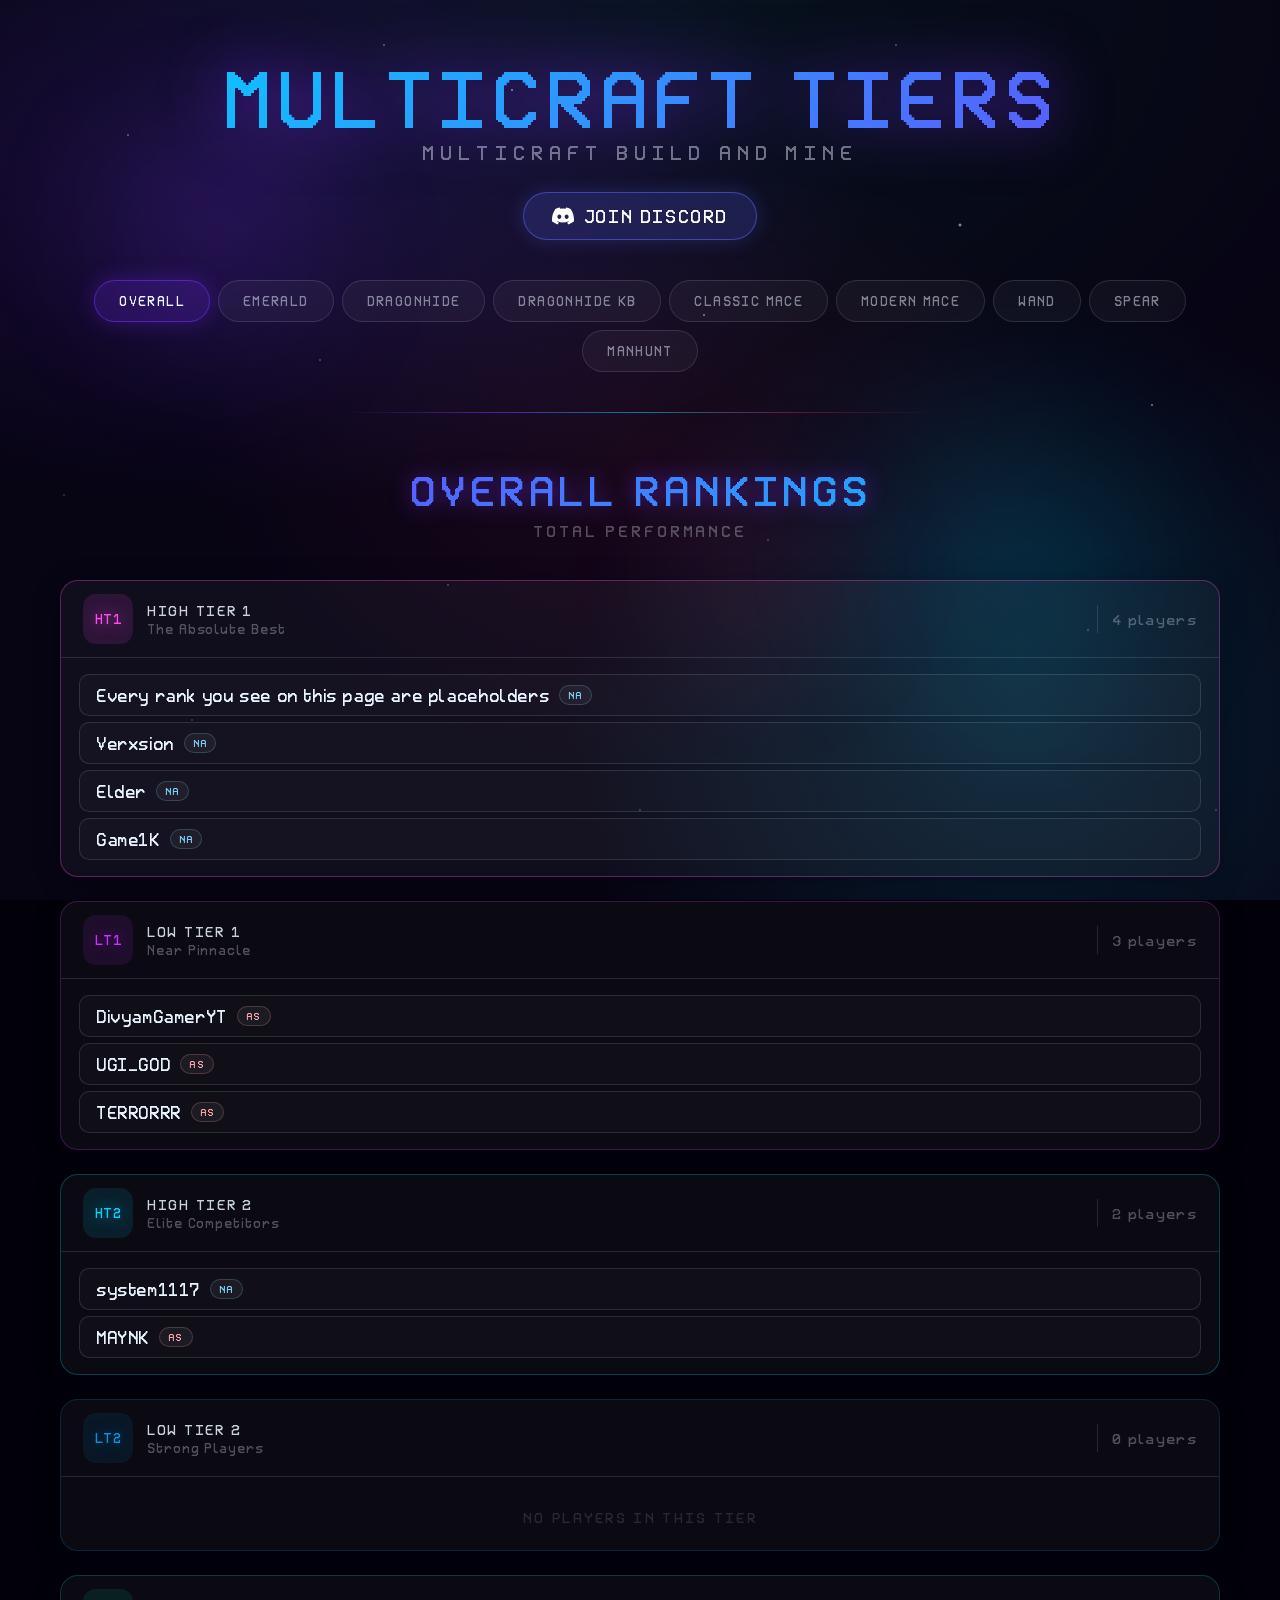
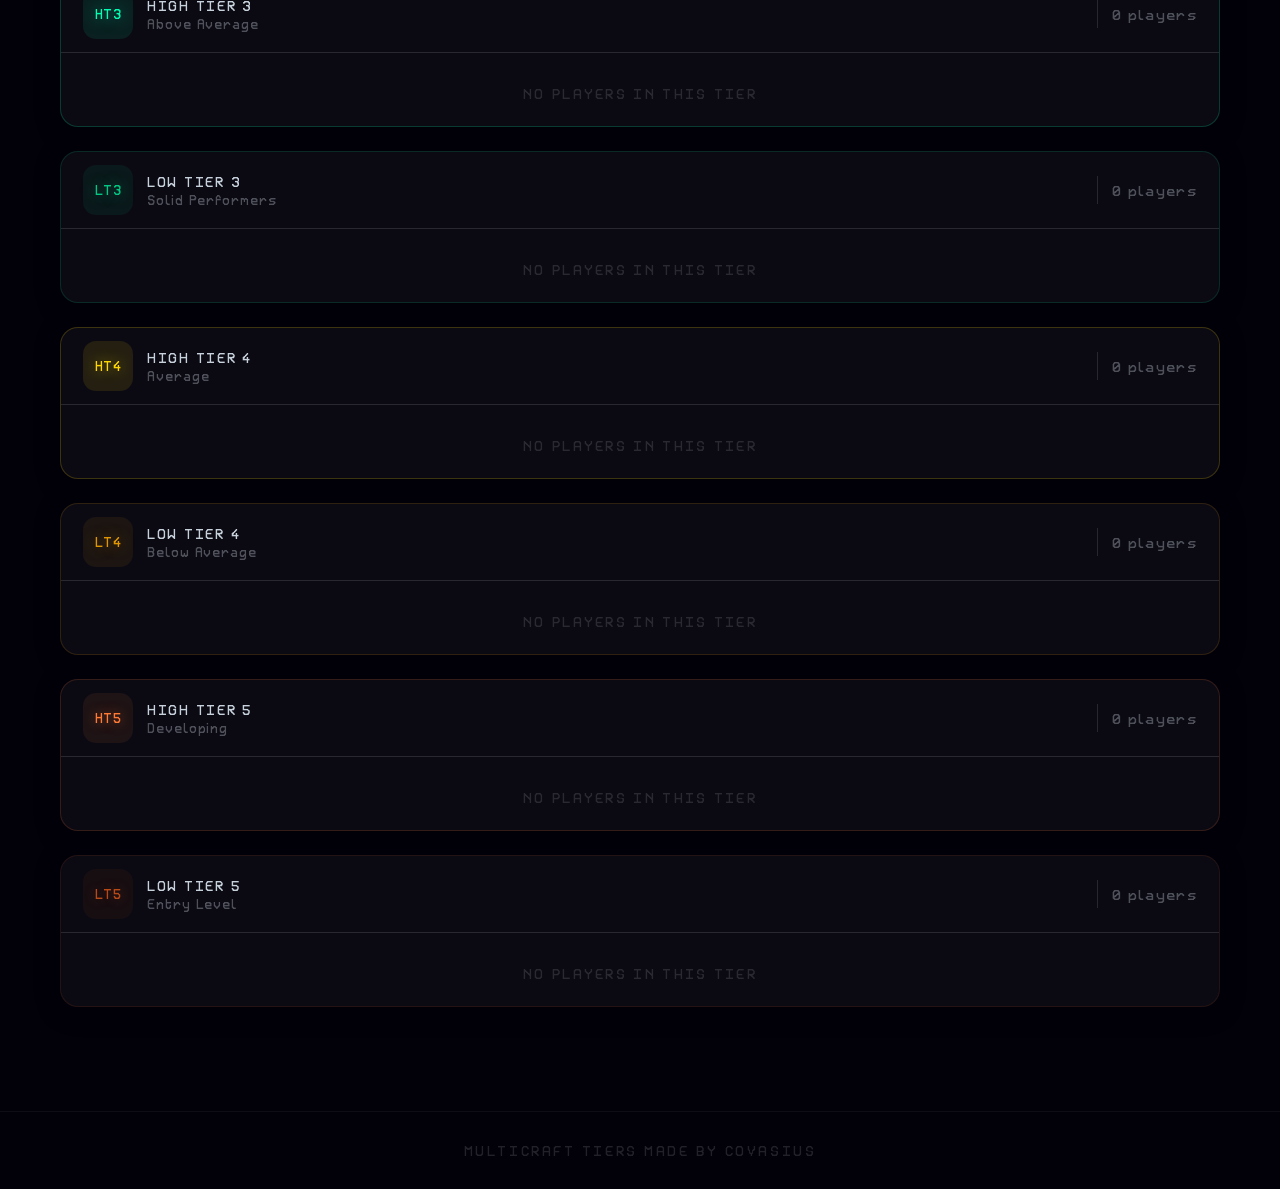
==== index.html @ e8919e61 "Update index.html" ====
<!DOCTYPE html>
<html lang="en">
<head>
  <meta charset="UTF-8" />
  <meta name="viewport" content="width=device-width, initial-scale=1.0" />
  <title>MultiCraft Tiers</title>
  <link rel="stylesheet" href="css.css" />
  <link rel="icon" type="image/svg+xml" href="favicon.svg" />
  <meta property="og:description" content="Official MultiCraft Tiers Rankings" />
  <meta name="theme-color" content="#00ffcc" />
</head>
<body>

<div class="shooting-stars">
  <div class="star-streak"></div>
  <div class="star-streak"></div>
  <div class="star-streak"></div>
  <div class="star-streak"></div>
  <div class="star-streak"></div>
</div>

<div class="orb orb-1"></div>
<div class="orb orb-2"></div>
<div class="orb orb-3"></div>

<header>
  <div class="site-logo">MultiCraft Tiers</div>
  <div class="site-subtitle">MultiCraft Build and Mine</div>
  <a href="https://discord.gg/S24kE72Y5u" target="_blank" rel="noopener noreferrer" class="discord-btn">
    <svg class="discord-icon" viewBox="0 0 24 24" xmlns="http://www.w3.org/2000/svg">
      <path d="M20.317 4.37a19.791 19.791 0 0 0-4.885-1.515.074.074 0 0 0-.079.037c-.21.375-.444.864-.608 1.25a18.27 18.27 0 0 0-5.487 0 12.64 12.64 0 0 0-.617-1.25.077.077 0 0 0-.079-.037A19.736 19.736 0 0 0 3.677 4.37a.07.07 0 0 0-.032.027C.533 9.046-.32 13.58.099 18.057.1 18.079.11 18.1.13 18.113a19.9 19.9 0 0 0 5.993 3.03.078.078 0 0 0 .084-.028 14.09 14.09 0 0 0 1.226-1.994.076.076 0 0 0-.041-.106 13.107 13.107 0 0 1-1.872-.892.077.077 0 0 1-.008-.128 10.2 10.2 0 0 0 .372-.292.074.074 0 0 1 .077-.01c3.928 1.793 8.18 1.793 12.062 0a.074.074 0 0 1 .078.01c.12.098.246.198.373.292a.077.077 0 0 1-.006.127 12.299 12.299 0 0 1-1.873.892.077.077 0 0 0-.041.107c.36.698.772 1.362 1.225 1.993a.076.076 0 0 0 .084.028 19.839 19.839 0 0 0 6.002-3.03.077.077 0 0 0 .032-.054c.5-5.177-.838-9.674-3.549-13.66a.061.061 0 0 0-.031-.03zM8.02 15.33c-1.183 0-2.157-1.085-2.157-2.419 0-1.333.956-2.419 2.157-2.419 1.21 0 2.176 1.096 2.157 2.42 0 1.333-.956 2.418-2.157 2.418zm7.975 0c-1.183 0-2.157-1.085-2.157-2.419 0-1.333.955-2.419 2.157-2.419 1.21 0 2.176 1.096 2.157 2.42 0 1.333-.946 2.418-2.157 2.418z"/>
    </svg>
    Join Discord
  </a>
</header>

<main>
  <nav class="tab-nav" role="tablist">
    <button class="tab-btn active" data-tab="overall" role="tab" aria-selected="true">Overall</button>
    <button class="tab-btn" data-tab="emerald" role="tab">Emerald</button>
    <button class="tab-btn" data-tab="dragonhide" role="tab">Dragonhide</button>
    <button class="tab-btn" data-tab="dragonhide_kb" role="tab">Dragonhide KB</button>
    <button class="tab-btn" data-tab="classic_mace" role="tab">Classic Mace</button>
    <button class="tab-btn" data-tab="modern_mace" role="tab">Modern Mace</button>
    <button class="tab-btn" data-tab="wand" role="tab">Wand</button>
    <button class="tab-btn" data-tab="spear" role="tab">Spear</button>
    <button class="tab-btn" data-tab="manhunt" role="tab">Manhunt</button>
  </nav>

  <div class="glow-divider"></div>

  <section class="tab-panel active" id="tab-overall" role="tabpanel">
    <div class="kit-header">
      <div class="kit-title overall-color">Overall Rankings</div>
      <div class="kit-desc">Total Performance</div>
    </div>
    <div id="tiers-overall"></div>
  </section>

  <section class="tab-panel" id="tab-emerald" role="tabpanel">
    <div class="kit-header">
      <div class="kit-title emerald-color">Emerald Kit</div>
      <div class="kit-desc">Emerald Sword PvP</div>
    </div>
    <div id="tiers-emerald"></div>
  </section>

  <section class="tab-panel" id="tab-dragonhide" role="tabpanel">
    <div class="kit-header">
      <div class="kit-title dragonhide-color">Dragonhide Kit</div>
      <div class="kit-desc">Dragonhide PvP</div>
    </div>
    <div id="tiers-dragonhide"></div>
  </section>

  <section class="tab-panel" id="tab-dragonhide_kb" role="tabpanel">
    <div class="kit-header">
      <div class="kit-title dragonhide-kb-color">Dragonhide KB Kit</div>
      <div class="kit-desc">Dragonhide KB PvP</div>
    </div>
    <div id="tiers-dragonhide_kb"></div>
  </section>

  <section class="tab-panel" id="tab-classic_mace" role="tabpanel">
    <div class="kit-header">
      <div class="kit-title classic-mace-color">Classic Mace Kit</div>
      <div class="kit-desc">Classic Mace PvP</div>
    </div>
    <div id="tiers-classic_mace"></div>
  </section>

  <section class="tab-panel" id="tab-modern_mace" role="tabpanel">
    <div class="kit-header">
      <div class="kit-title modern-mace-color">Modern Mace Kit</div>
      <div class="kit-desc">Modern Mace PvP</div>
    </div>
    <div id="tiers-modern_mace"></div>
  </section>

  <section class="tab-panel" id="tab-wand" role="tabpanel">
    <div class="kit-header">
      <div class="kit-title wand-color">Wand Kit</div>
      <div class="kit-desc">Wand PvP</div>
    </div>
    <div id="tiers-wand"></div>
  </section>

  <section class="tab-panel" id="tab-spear" role="tabpanel">
    <div class="kit-header">
      <div class="kit-title spear-color">Spear Kit</div>
      <div class="kit-desc">Spear PvP</div>
    </div>
    <div id="tiers-spear"></div>
  </section>

  <section class="tab-panel" id="tab-manhunt" role="tabpanel">
    <div class="kit-header">
      <div class="kit-title manhunt-color">Manhunt Kit</div>
      <div class="kit-desc">Manhunt PvP</div>
    </div>
    <div id="tiers-manhunt"></div>
  </section>
</main>

<footer>MultiCraft Tiers made by Covasius</footer>

<script>
// tab stuff
var btns = document.querySelectorAll('.tab-btn')
var panels = document.querySelectorAll('.tab-panel')

for (var i = 0; i < btns.length; i++) {
  btns[i].onclick = function() {
    var t = this.getAttribute('data-tab')
    for (var x = 0; x < btns.length; x++) {
      btns[x].classList.remove('active')
      btns[x].setAttribute('aria-selected', 'false')
    }
    for (var x = 0; x < panels.length; x++) panels[x].classList.remove('active')
    this.classList.add('active')
    this.setAttribute('aria-selected', 'true')
    document.getElementById('tab-' + t).classList.add('active')
  }
}

// order matters here, don't change it
var TIER_KEYS = ['HT1','LT1','HT2','LT2','HT3','LT3','HT4','LT4','HT5','LT5']

// each tier's name + subtitle + css class
// added cssClass bc i kept forgetting the naming pattern lol
var TIERS = {
  HT1: { name: 'High Tier 1', desc: 'The Absolute Best',  cls: 'tier-ht1' },
  LT1: { name: 'Low Tier 1',  desc: 'Near Pinnacle',      cls: 'tier-lt1' },
  HT2: { name: 'High Tier 2', desc: 'Elite Competitors',  cls: 'tier-ht2' },
  LT2: { name: 'Low Tier 2',  desc: 'Strong Players',     cls: 'tier-lt2' },
  HT3: { name: 'High Tier 3', desc: 'Above Average',      cls: 'tier-ht3' },
  LT3: { name: 'Low Tier 3',  desc: 'Solid Performers',   cls: 'tier-lt3' },
  HT4: { name: 'High Tier 4', desc: 'Average',            cls: 'tier-ht4' },
  LT4: { name: 'Low Tier 4',  desc: 'Below Average',      cls: 'tier-lt4' },
  HT5: { name: 'High Tier 5', desc: 'Developing',         cls: 'tier-ht5' },
  LT5: { name: 'Low Tier 5',  desc: 'Entry Level',        cls: 'tier-lt5' },
}

// from stackoverflow, needed to stop people breaking the page with weird names
// https://stackoverflow.com/questions/6234773/can-i-escape-html-special-chars-in-javascript
function esc(str) {
  var d = document.createElement('div')
  d.appendChild(document.createTextNode(str))
  return d.innerHTML
}

function showTiers(id, data) {
  var el = document.getElementById(id)
  if (!el) return

  // bucket everyone into their tier
  var buckets = {}
  for (var i = 0; i < TIER_KEYS.length; i++) buckets[TIER_KEYS[i]] = []

  for (var i = 0; i < data.length; i++) {
    var raw = data[i].tier
    if (!raw) continue
    var k = raw.trim().toUpperCase().replace(' ', '')
    if (buckets[k]) buckets[k].push(data[i])
  }

  var out = ''
  for (var i = 0; i < TIER_KEYS.length; i++) {
    var key = TIER_KEYS[i]
    var meta = TIERS[key]
    var players = buckets[key]
    var n = players.length

    out += '<div class="tier-section ' + meta.cls + '">'

    out += '<div class="tier-label">'
    out += '<div class="tier-badge">' + key + '</div>'
    out += '<div class="tier-name-block">'
    out += '<div class="tier-name-label">' + meta.name + '</div>'
    out += '<div class="tier-name-sub">' + meta.desc + '</div>'
    out += '</div>'
    out += '<div class="tier-divider"></div>'
    out += '<div class="tier-count">' + n + (n == 1 ? ' player' : ' players') + '</div>'
    out += '</div>'

    out += '<div class="player-grid">'
    if (n == 0) {
      out += '<div class="empty-tier">No players in this tier</div>'
    } else {
      for (var j = 0; j < players.length; j++) {
        var p = players[j]
        var delay = j * 0.04
        out += '<div class="player-card" style="animation-delay:' + delay.toFixed(2) + 's">'
        out += '<span class="player-name">' + esc(p.name) + '</span>'
        out += '<span class="continent-tag" data-continent="' + esc(p.continent) + '">' + esc(p.continent) + '</span>'
        out += '</div>'
      }
    }
    out += '</div>'

    out += '</div>'
  }

  el.innerHTML = out
}

var kitIds = [
  'overall', 'emerald', 'dragonhide', 'dragonhide_kb',
  'classic_mace', 'modern_mace', 'wand', 'spear', 'manhunt'
]

fetch('players.json')
  .then(function(r) {
    if (!r.ok) throw 'bad response ' + r.status
    return r.json()
  })
  .then(function(json) {
    for (var i = 0; i < kitIds.length; i++) {
      var kit = kitIds[i]
      showTiers('tiers-' + kit, json[kit] || [])
    }
  })
  .catch(function(e) {
    console.log('players.json load failed:', e)
    // just show an error everywhere
    var errMsg = '<div style="text-align:center;padding:40px;color:rgba(255,100,100,0.7);letter-spacing:0.2em;font-size:0.85rem;text-transform:uppercase;">Could not load player data — make sure players.json is in the same folder.</div>'
    for (var i = 0; i < kitIds.length; i++) {
      var d = document.getElementById('tiers-' + kitIds[i])
      if (d) d.innerHTML = errMsg
    }
  })
</script>

</body>
</html>
</body>
</html>
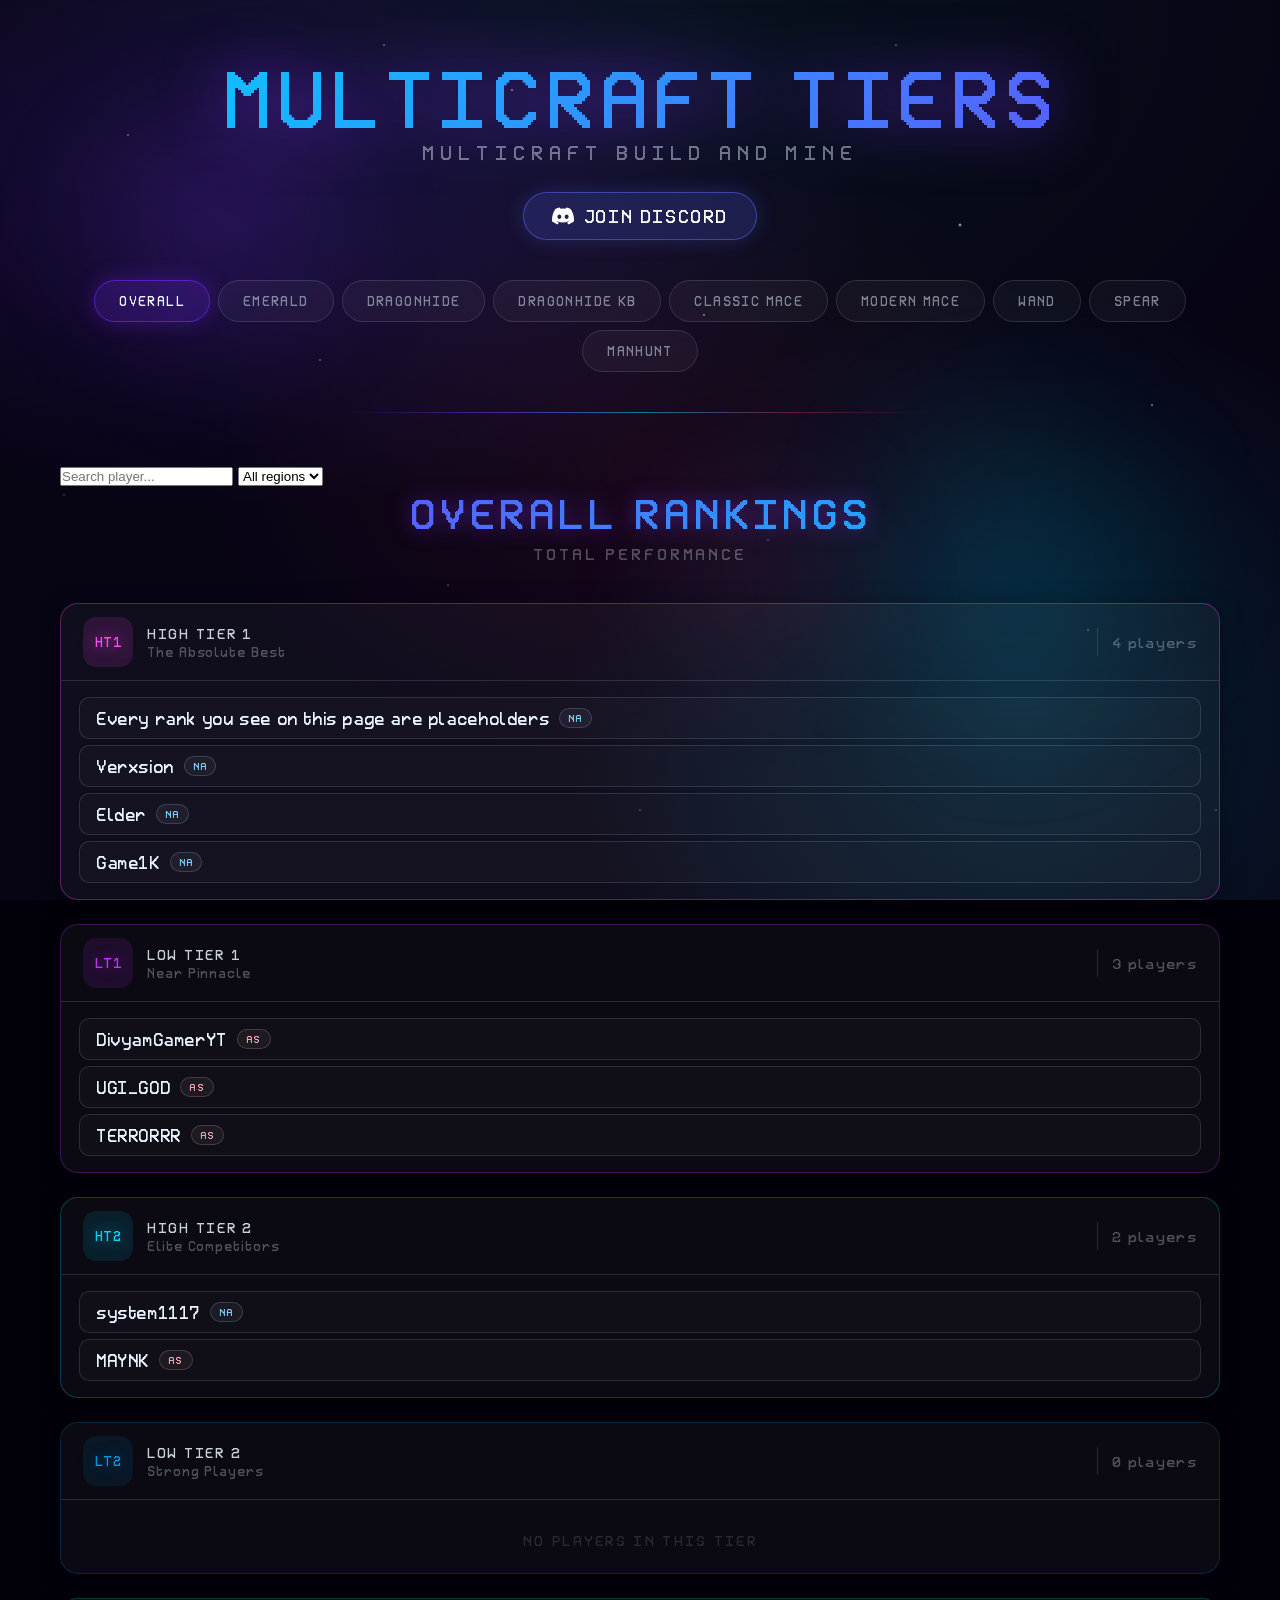
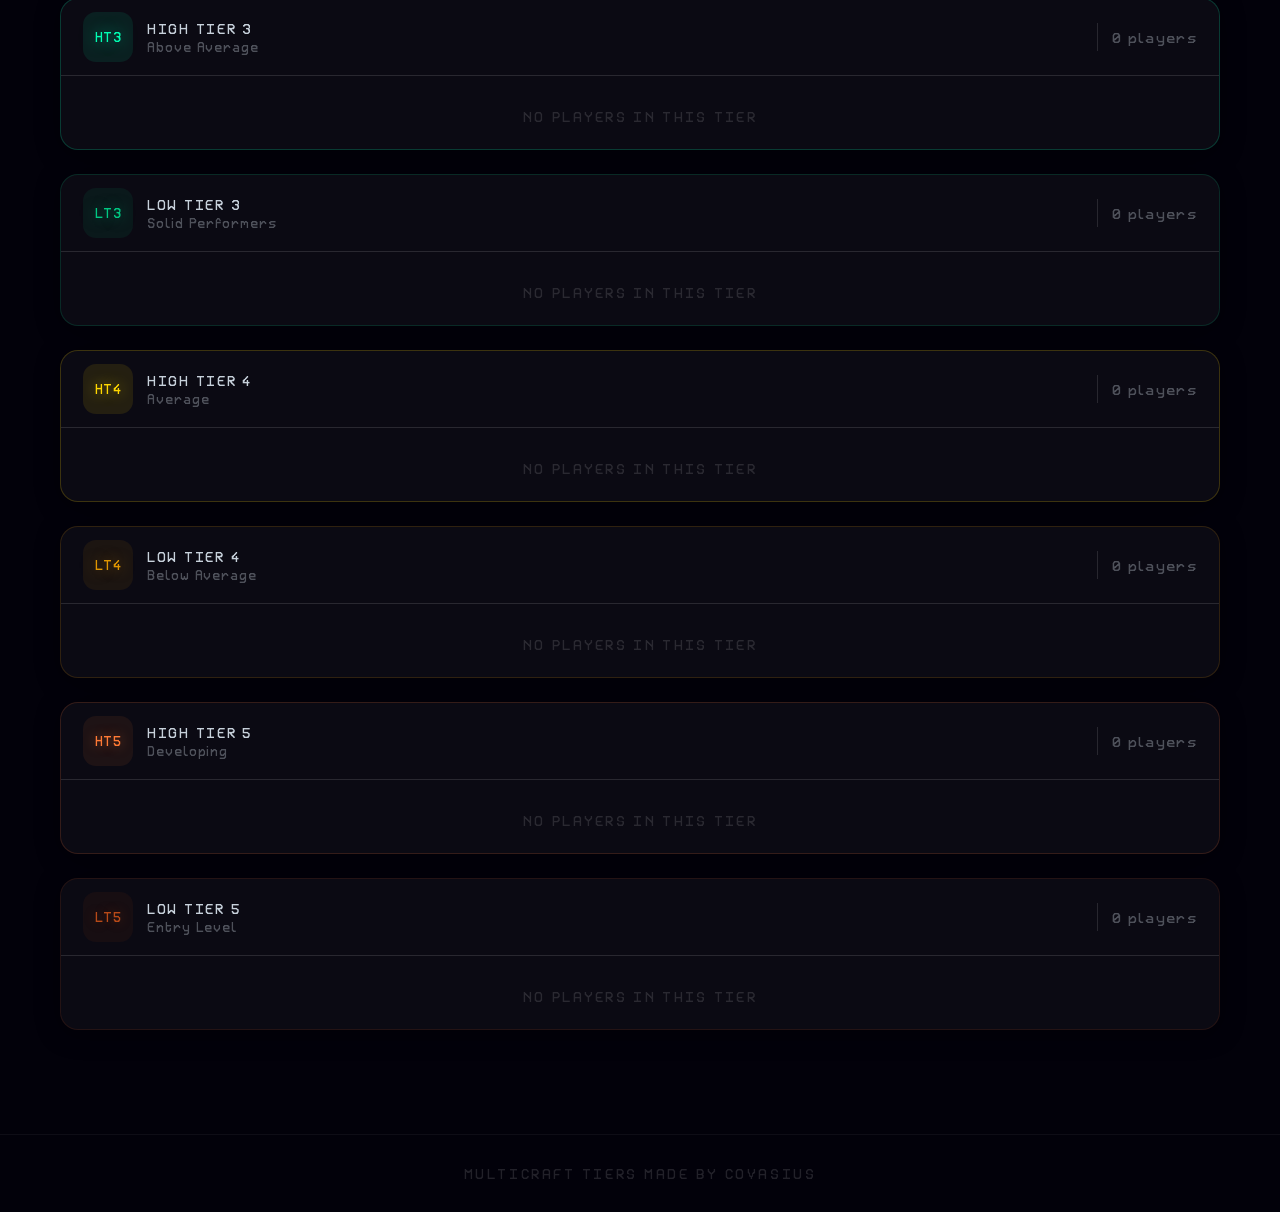
==== commit 1753b184: "Update index.html" ====
--- a/index.html
+++ b/index.html
@@ -28,7 +28,7 @@
   <div class="site-subtitle">MultiCraft Build and Mine</div>
   <a href="https://discord.gg/S24kE72Y5u" target="_blank" rel="noopener noreferrer" class="discord-btn">
     <svg class="discord-icon" viewBox="0 0 24 24" xmlns="http://www.w3.org/2000/svg">
-      <path d="M20.317 4.37a19.791 19.791 0 0 0-4.885-1.515.074.074 0 0 0-.079.037c-.21.375-.444.864-.608 1.25a18.27 18.27 0 0 0-5.487 0 12.64 12.64 0 0 0-.617-1.25.077.077 0 0 0-.079-.037A19.736 19.736 0 0 0 3.677 4.37a.07.07 0 0 0-.032.027C.533 9.046-.32 13.58.099 18.057.1 18.079.11 18.1.13 18.113a19.9 19.9 0 0 0 5.993 3.03.078.078 0 0 0 .084-.028 14.09 14.09 0 0 0 1.226-1.994.076.076 0 0 0-.041-.106 13.107 13.107 0 0 1-1.872-.892.077.077 0 0 1-.008-.128 10.2 10.2 0 0 0 .372-.292.074.074 0 0 1 .077-.01c3.928 1.793 8.18 1.793 12.062 0a.074.074 0 0 1 .078.01c.12.098.246.198.373.292a.077.077 0 0 1-.006.127 12.299 12.299 0 0 1-1.873.892.077.077 0 0 0-.041.107c.36.698.772 1.362 1.225 1.993a.076.076 0 0 0 .084.028 19.839 19.839 0 0 0 6.002-3.03.077.077 0 0 0 .032-.054c.5-5.177-.838-9.674-3.549-13.66a.061.061 0 0 0-.031-.03zM8.02 15.33c-1.183 0-2.157-1.085-2.157-2.419 0-1.333.956-2.419 2.157-2.419 1.21 0 2.176 1.096 2.157 2.42 0 1.333-.956 2.418-2.157 2.418zm7.975 0c-1.183 0-2.157-1.085-2.157-2.419 0-1.333.955-2.419 2.157-2.419 1.21 0 2.176 1.096 2.157 2.42 0 1.333-.946 2.418-2.157 2.418z"/>
+      <path d="M20.317 4.37a19.791 19.791 0 0 0-4.885-1.515.074.074 0 0 0-.079.037c-.21.375-.444.864-.608 1.25a18.27 18.27 0 0 0-5.487 0 12.64 12.64 0 0 0-.617-1.25.077.077 0 0 0-.079-.037A19.736 19.736 0 0 0 3.677 4.37a.07.07 0 0 0-.032.027C.533 9.046-.32 13.58.099 18.057.1 18.079.11 18.1.13 18.113a19.9 19.9 0 0 0 5.993 3.03.078.078 0 0 0 .084-.028 14.09 14.09 0 0 0 1.226-1.994.076.076 0 0 0-.041-.106 13.107 13.107 0 0 1-1.872-.892.077.077 0 0 1-.008-.128 10.2 10.2 0 0 0 .372-.292.074.074 0 0 1 .077-.01c3.928 1.793 8.18 1.793 12.062 0a.074.074 0 0 1 .078.01c.12.098.246.198.373.292a.077.077 0 0 1-.006.127 12.299 12.299 0 0 1-1.873.892.077.077 0 0 0-.041.107c.36.698.772 1.362 1.225 1.993a.076.076 0 0 0 .084.028 19.839 19.839 0 0 0 6.002-3.03.077.077 0 0 0 .032-.054c.5-5.177-.838-9.674-3.549-13.66a.061.061 0 0 0-.031-.030zM8.02 15.33c-1.183 0-2.157-1.085-2.157-2.419 0-1.333.956-2.419 2.157-2.419 1.21 0 2.176 1.096 2.157 2.42 0 1.333-.956 2.418-2.157 2.418zm7.975 0c-1.183 0-2.157-1.085-2.157-2.419 0-1.333.955-2.419 2.157-2.419 1.21 0 2.176 1.096 2.157 2.42 0 1.333-.946 2.418-2.157 2.418z"/>
     </svg>
     Join Discord
   </a>
@@ -49,6 +49,19 @@
 
   <div class="glow-divider"></div>
 
+  <div class="search-bar-wrap">
+    <input type="text" id="playerSearch" placeholder="Search player..." autocomplete="off" spellcheck="false" />
+    <select id="continentFilter">
+      <option value="">All regions</option>
+      <option value="NA">NA</option>
+      <option value="EU">EU</option>
+      <option value="AS">AS</option>
+      <option value="SA">SA</option>
+      <option value="OC">OC</option>
+      <option value="AF">AF</option>
+    </select>
+  </div>
+
   <section class="tab-panel active" id="tab-overall" role="tabpanel">
     <div class="kit-header">
       <div class="kit-title overall-color">Overall Rankings</div>
@@ -125,130 +138,141 @@
 <footer>MultiCraft Tiers made by Covasius</footer>
 
 <script>
-// tab stuff
 var btns = document.querySelectorAll('.tab-btn')
 var panels = document.querySelectorAll('.tab-panel')
 
 for (var i = 0; i < btns.length; i++) {
   btns[i].onclick = function() {
-    var t = this.getAttribute('data-tab')
-    for (var x = 0; x < btns.length; x++) {
-      btns[x].classList.remove('active')
-      btns[x].setAttribute('aria-selected', 'false')
-    }
-    for (var x = 0; x < panels.length; x++) panels[x].classList.remove('active')
+    for (var j = 0; j < btns.length; j++) {
+        btns[j].classList.remove('active')
+        btns[j].setAttribute('aria-selected', 'false')
+    }
+    for (var j = 0; j < panels.length; j++) panels[j].classList.remove('active')
     this.classList.add('active')
     this.setAttribute('aria-selected', 'true')
-    document.getElementById('tab-' + t).classList.add('active')
-  }
-}
-
-// order matters here, don't change it
-var TIER_KEYS = ['HT1','LT1','HT2','LT2','HT3','LT3','HT4','LT4','HT5','LT5']
-
-// each tier's name + subtitle + css class
-// added cssClass bc i kept forgetting the naming pattern lol
-var TIERS = {
-  HT1: { name: 'High Tier 1', desc: 'The Absolute Best',  cls: 'tier-ht1' },
-  LT1: { name: 'Low Tier 1',  desc: 'Near Pinnacle',      cls: 'tier-lt1' },
-  HT2: { name: 'High Tier 2', desc: 'Elite Competitors',  cls: 'tier-ht2' },
-  LT2: { name: 'Low Tier 2',  desc: 'Strong Players',     cls: 'tier-lt2' },
-  HT3: { name: 'High Tier 3', desc: 'Above Average',      cls: 'tier-ht3' },
-  LT3: { name: 'Low Tier 3',  desc: 'Solid Performers',   cls: 'tier-lt3' },
-  HT4: { name: 'High Tier 4', desc: 'Average',            cls: 'tier-ht4' },
-  LT4: { name: 'Low Tier 4',  desc: 'Below Average',      cls: 'tier-lt4' },
-  HT5: { name: 'High Tier 5', desc: 'Developing',         cls: 'tier-ht5' },
-  LT5: { name: 'Low Tier 5',  desc: 'Entry Level',        cls: 'tier-lt5' },
-}
-
-// from stackoverflow, needed to stop people breaking the page with weird names
-// https://stackoverflow.com/questions/6234773/can-i-escape-html-special-chars-in-javascript
-function esc(str) {
-  var d = document.createElement('div')
-  d.appendChild(document.createTextNode(str))
-  return d.innerHTML
-}
-
-function showTiers(id, data) {
-  var el = document.getElementById(id)
+    document.getElementById('tab-' + this.dataset.tab).classList.add('active')
+  }
+}
+
+// all the loaded data gets saved here so search can re-render
+var loadedData = {}
+
+var searchEl = document.getElementById('playerSearch')
+var continentEl = document.getElementById('continentFilter')
+
+searchEl.oninput = function() { rerender() }
+continentEl.onchange = function() { rerender() }
+
+function rerender() {
+  var q = searchEl.value.trim().toLowerCase()
+  var region = continentEl.value
+
+  var kits = Object.keys(loadedData)
+  for (var i = 0; i < kits.length; i++) {
+    var kit = kits[i]
+    var players = loadedData[kit]
+
+    var filtered = []
+    for (var j = 0; j < players.length; j++) {
+      var p = players[j]
+      // some old entries in the json have continent as "Unknown" or missing entirely,
+      // jax asked me to just treat those as NA for now
+      var pc = p.continent || 'NA'
+      if (pc == 'Unknown') pc = 'NA'
+
+      if (q && p.name.toLowerCase().indexOf(q) === -1) continue
+      if (region && pc !== region) continue
+      filtered.push(p)
+    }
+
+    fillKit('tiers-' + kit, filtered)
+  }
+}
+
+function makeTierBlock(tierKey, label, sub, cssClass, players) {
+  var inTier = []
+  for (var i = 0; i < players.length; i++) {
+    // strip whitespace + uppercase so 'ht1' and 'HT1 ' both work
+    var t = players[i].tier.trim().toUpperCase().replace(' ', '')
+    if (t == tierKey) inTier.push(players[i])
+  }
+
+  var n = inTier.length
+  var html = '<div class="tier-section ' + cssClass + '">'
+  html += '<div class="tier-label">'
+  html += '<div class="tier-badge">' + tierKey + '</div>'
+  html += '<div class="tier-name-block"><div class="tier-name-label">' + label + '</div><div class="tier-name-sub">' + sub + '</div></div>'
+  html += '<div class="tier-divider"></div>'
+  html += '<div class="tier-count">' + n + (n == 1 ? ' player' : ' players') + '</div>'
+  html += '</div><div class="player-grid">'
+
+  if (n == 0) {
+      html += '<div class="empty-tier">No players in this tier</div>'
+  } else {
+    for (var i = 0; i < inTier.length; i++) {
+      var p = inTier[i]
+      var tmpEl = document.createElement('div')
+
+      tmpEl.appendChild(document.createTextNode(p.name))
+      var safeName = tmpEl.innerHTML
+      tmpEl.innerHTML = ''
+      tmpEl.appendChild(document.createTextNode(p.continent || 'NA'))
+      var safeContinent = tmpEl.innerHTML
+
+      html += '<div class="player-card" style="animation-delay:' + (i * 0.04).toFixed(2) + 's">'
+      html += '<span class="player-name">' + safeName + '</span>'
+      html += '<span class="continent-tag" data-continent="' + safeContinent + '">' + safeContinent + '</span>'
+      html += '</div>'
+    }
+  }
+
+  return html + '</div></div>'
+}
+
+function fillKit(elId, players) {
+  var el = document.getElementById(elId)
   if (!el) return
 
-  // bucket everyone into their tier
-  var buckets = {}
-  for (var i = 0; i < TIER_KEYS.length; i++) buckets[TIER_KEYS[i]] = []
-
-  for (var i = 0; i < data.length; i++) {
-    var raw = data[i].tier
-    if (!raw) continue
-    var k = raw.trim().toUpperCase().replace(' ', '')
-    if (buckets[k]) buckets[k].push(data[i])
-  }
-
   var out = ''
-  for (var i = 0; i < TIER_KEYS.length; i++) {
-    var key = TIER_KEYS[i]
-    var meta = TIERS[key]
-    var players = buckets[key]
-    var n = players.length
-
-    out += '<div class="tier-section ' + meta.cls + '">'
-
-    out += '<div class="tier-label">'
-    out += '<div class="tier-badge">' + key + '</div>'
-    out += '<div class="tier-name-block">'
-    out += '<div class="tier-name-label">' + meta.name + '</div>'
-    out += '<div class="tier-name-sub">' + meta.desc + '</div>'
-    out += '</div>'
-    out += '<div class="tier-divider"></div>'
-    out += '<div class="tier-count">' + n + (n == 1 ? ' player' : ' players') + '</div>'
-    out += '</div>'
-
-    out += '<div class="player-grid">'
-    if (n == 0) {
-      out += '<div class="empty-tier">No players in this tier</div>'
-    } else {
-      for (var j = 0; j < players.length; j++) {
-        var p = players[j]
-        var delay = j * 0.04
-        out += '<div class="player-card" style="animation-delay:' + delay.toFixed(2) + 's">'
-        out += '<span class="player-name">' + esc(p.name) + '</span>'
-        out += '<span class="continent-tag" data-continent="' + esc(p.continent) + '">' + esc(p.continent) + '</span>'
-        out += '</div>'
-      }
-    }
-    out += '</div>'
-
-    out += '</div>'
-  }
+  out += makeTierBlock('HT1', 'High Tier 1', 'The Absolute Best', 'tier-ht1', players)
+  out += makeTierBlock('LT1', 'Low Tier 1', 'Near Pinnacle', 'tier-lt1', players)
+  out += makeTierBlock('HT2', 'High Tier 2', 'Elite Competitors', 'tier-ht2', players)
+  out += makeTierBlock('LT2', 'Low Tier 2', 'Strong Players', 'tier-lt2', players)
+  out += makeTierBlock('HT3', 'High Tier 3', 'Above Average', 'tier-ht3', players)
+  out += makeTierBlock('LT3', 'Low Tier 3', 'Solid Performers', 'tier-lt3', players)
+  out += makeTierBlock('HT4', 'High Tier 4', 'Average', 'tier-ht4', players)
+  out += makeTierBlock('LT4', 'Low Tier 4', 'Below Average', 'tier-lt4', players)
+  out += makeTierBlock('HT5', 'High Tier 5', 'Developing', 'tier-ht5', players)
+  out += makeTierBlock('LT5', 'Low Tier 5', 'Entry Level', 'tier-lt5', players)
 
   el.innerHTML = out
 }
 
-var kitIds = [
-  'overall', 'emerald', 'dragonhide', 'dragonhide_kb',
-  'classic_mace', 'modern_mace', 'wand', 'spear', 'manhunt'
-]
-
-fetch('players.json')
-  .then(function(r) {
-    if (!r.ok) throw 'bad response ' + r.status
-    return r.json()
-  })
-  .then(function(json) {
-    for (var i = 0; i < kitIds.length; i++) {
-      var kit = kitIds[i]
-      showTiers('tiers-' + kit, json[kit] || [])
-    }
-  })
-  .catch(function(e) {
-    console.log('players.json load failed:', e)
-    // just show an error everywhere
-    var errMsg = '<div style="text-align:center;padding:40px;color:rgba(255,100,100,0.7);letter-spacing:0.2em;font-size:0.85rem;text-transform:uppercase;">Could not load player data — make sure players.json is in the same folder.</div>'
-    for (var i = 0; i < kitIds.length; i++) {
-      var d = document.getElementById('tiers-' + kitIds[i])
-      if (d) d.innerHTML = errMsg
-    }
-  })
+fetch('players.json').then(function(r) {
+  if (!r.ok) throw 'status ' + r.status
+  return r.json()
+}).then(function(data) {
+    // save everything so search/filter can use it later
+    var kits = ['overall','emerald','dragonhide','dragonhide_kb','classic_mace','modern_mace','wand','spear','manhunt']
+    for (var i = 0; i < kits.length; i++) {
+      loadedData[kits[i]] = data[kits[i]] || []
+    }
+
+    fillKit('tiers-overall', loadedData.overall)
+    fillKit('tiers-emerald', loadedData.emerald)
+    fillKit('tiers-dragonhide', loadedData.dragonhide)
+    fillKit('tiers-dragonhide_kb', loadedData.dragonhide_kb)
+    fillKit('tiers-classic_mace', loadedData.classic_mace)
+    fillKit('tiers-modern_mace', loadedData.modern_mace)
+    fillKit('tiers-wand', loadedData.wand)
+    fillKit('tiers-spear', loadedData.spear)
+    fillKit('tiers-manhunt', loadedData.manhunt)
+}).catch(function(err) {
+  console.log('players.json didnt load:', err)
+  var errHtml = '<div style="text-align:center;padding:40px;color:rgba(255,100,100,0.7);letter-spacing:0.2em;font-size:0.85rem;text-transform:uppercase;">Could not load player data — make sure players.json is in the same folder.</div>'
+  var tierEls = document.querySelectorAll('[id^="tiers-"]')
+  for (var i = 0; i < tierEls.length; i++) tierEls[i].innerHTML = errHtml
+})
 </script>
 
 </body>
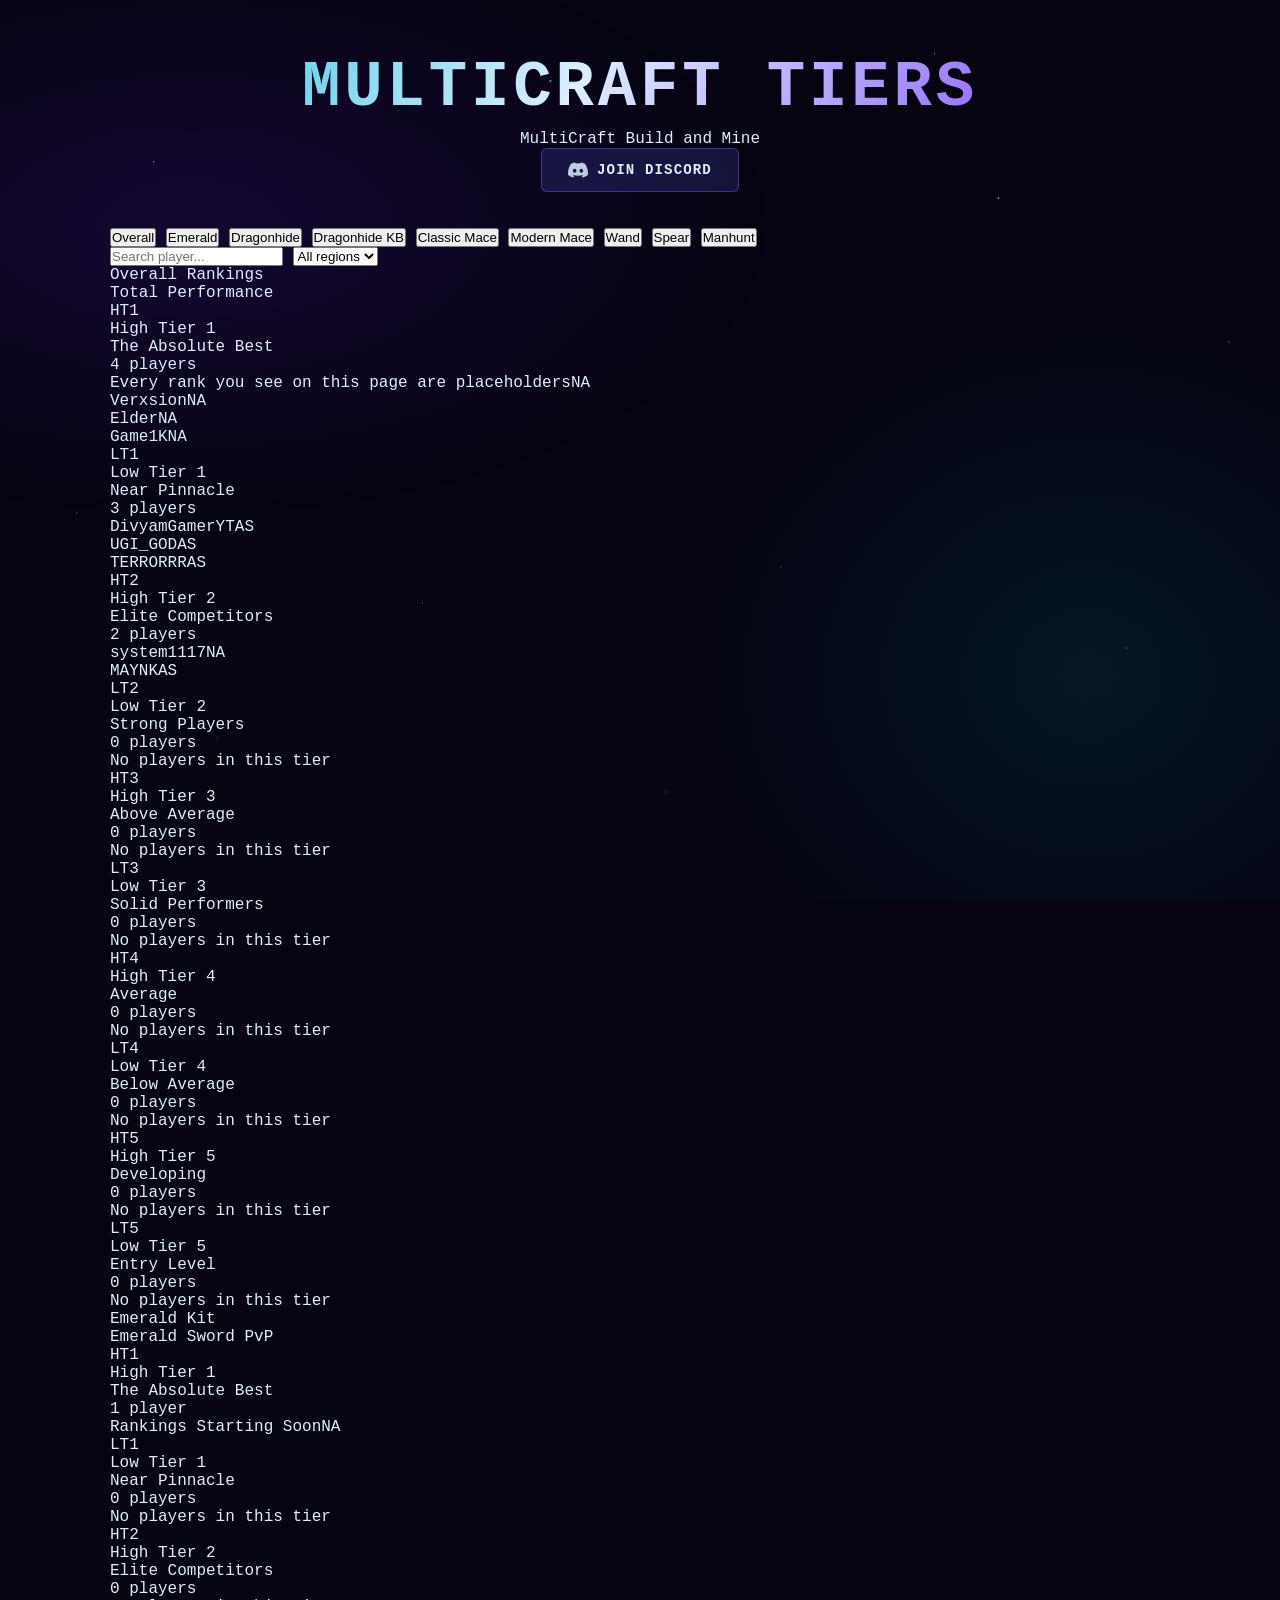
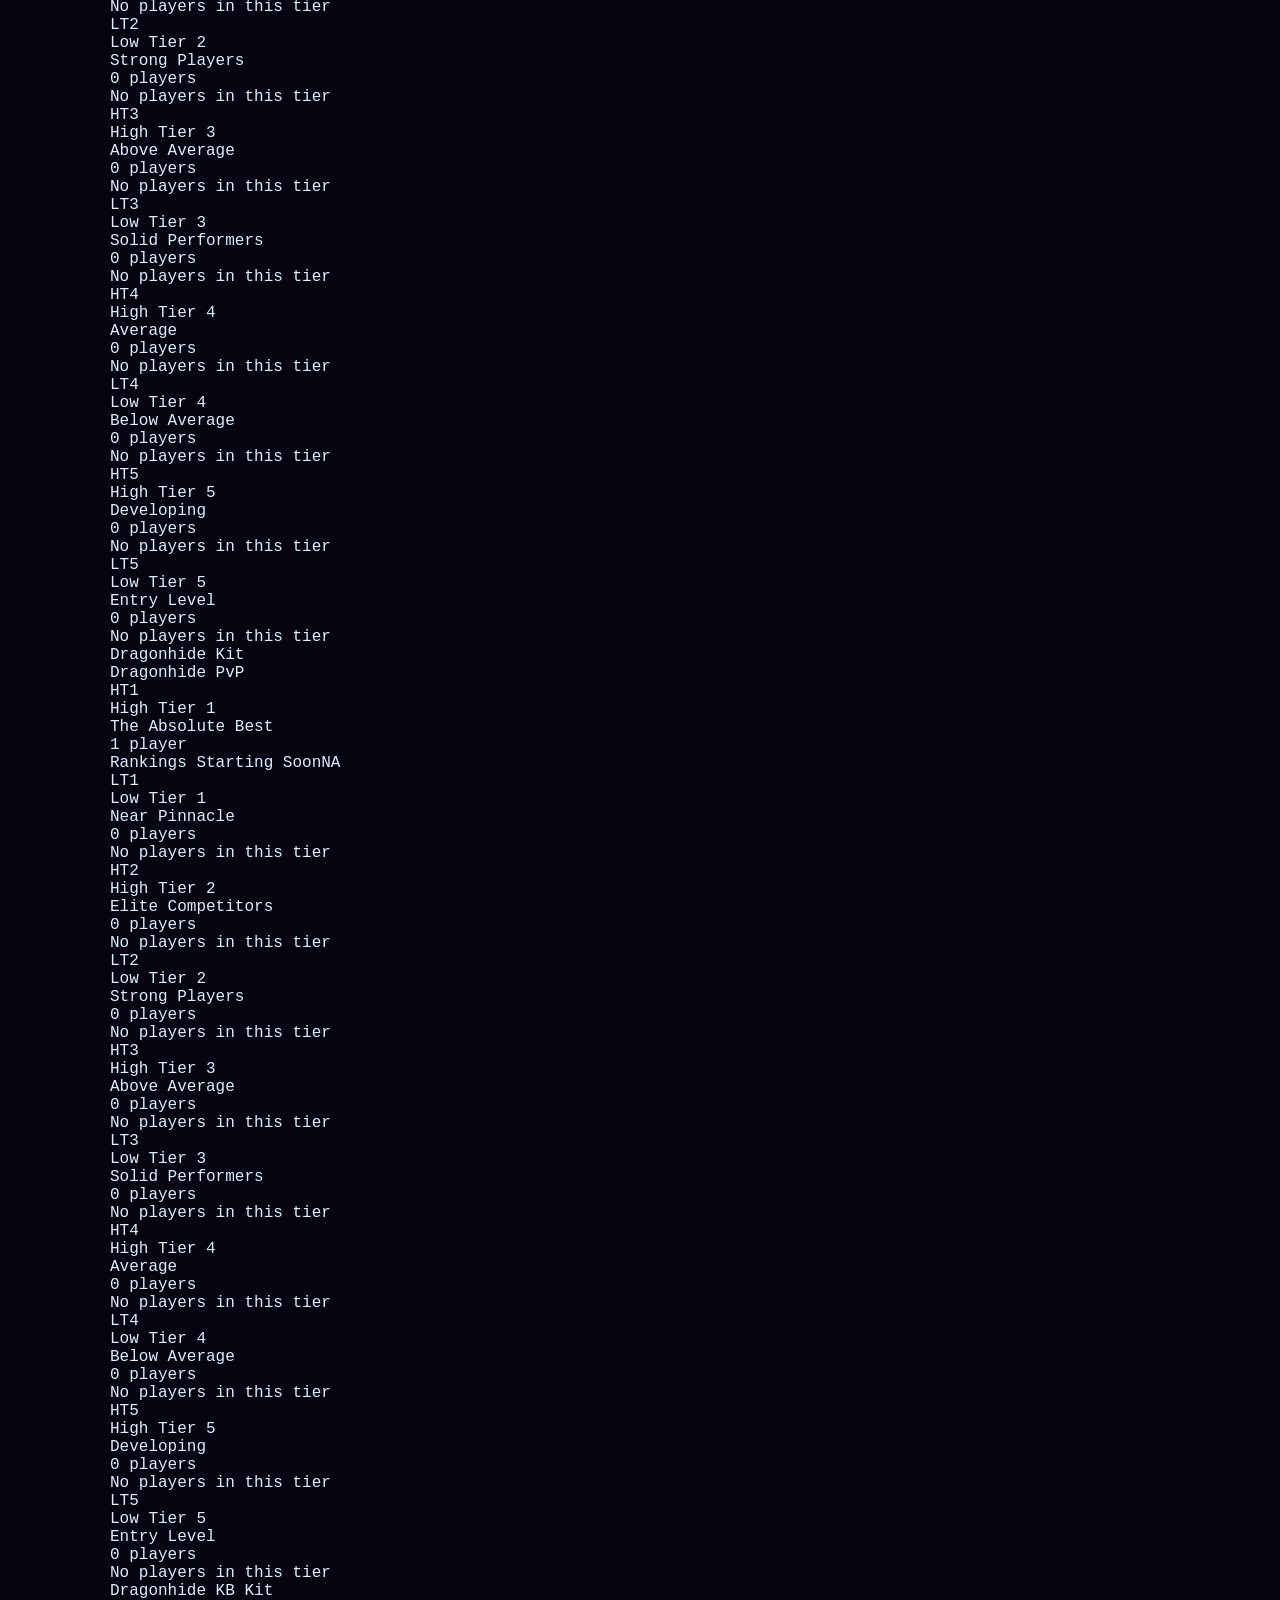
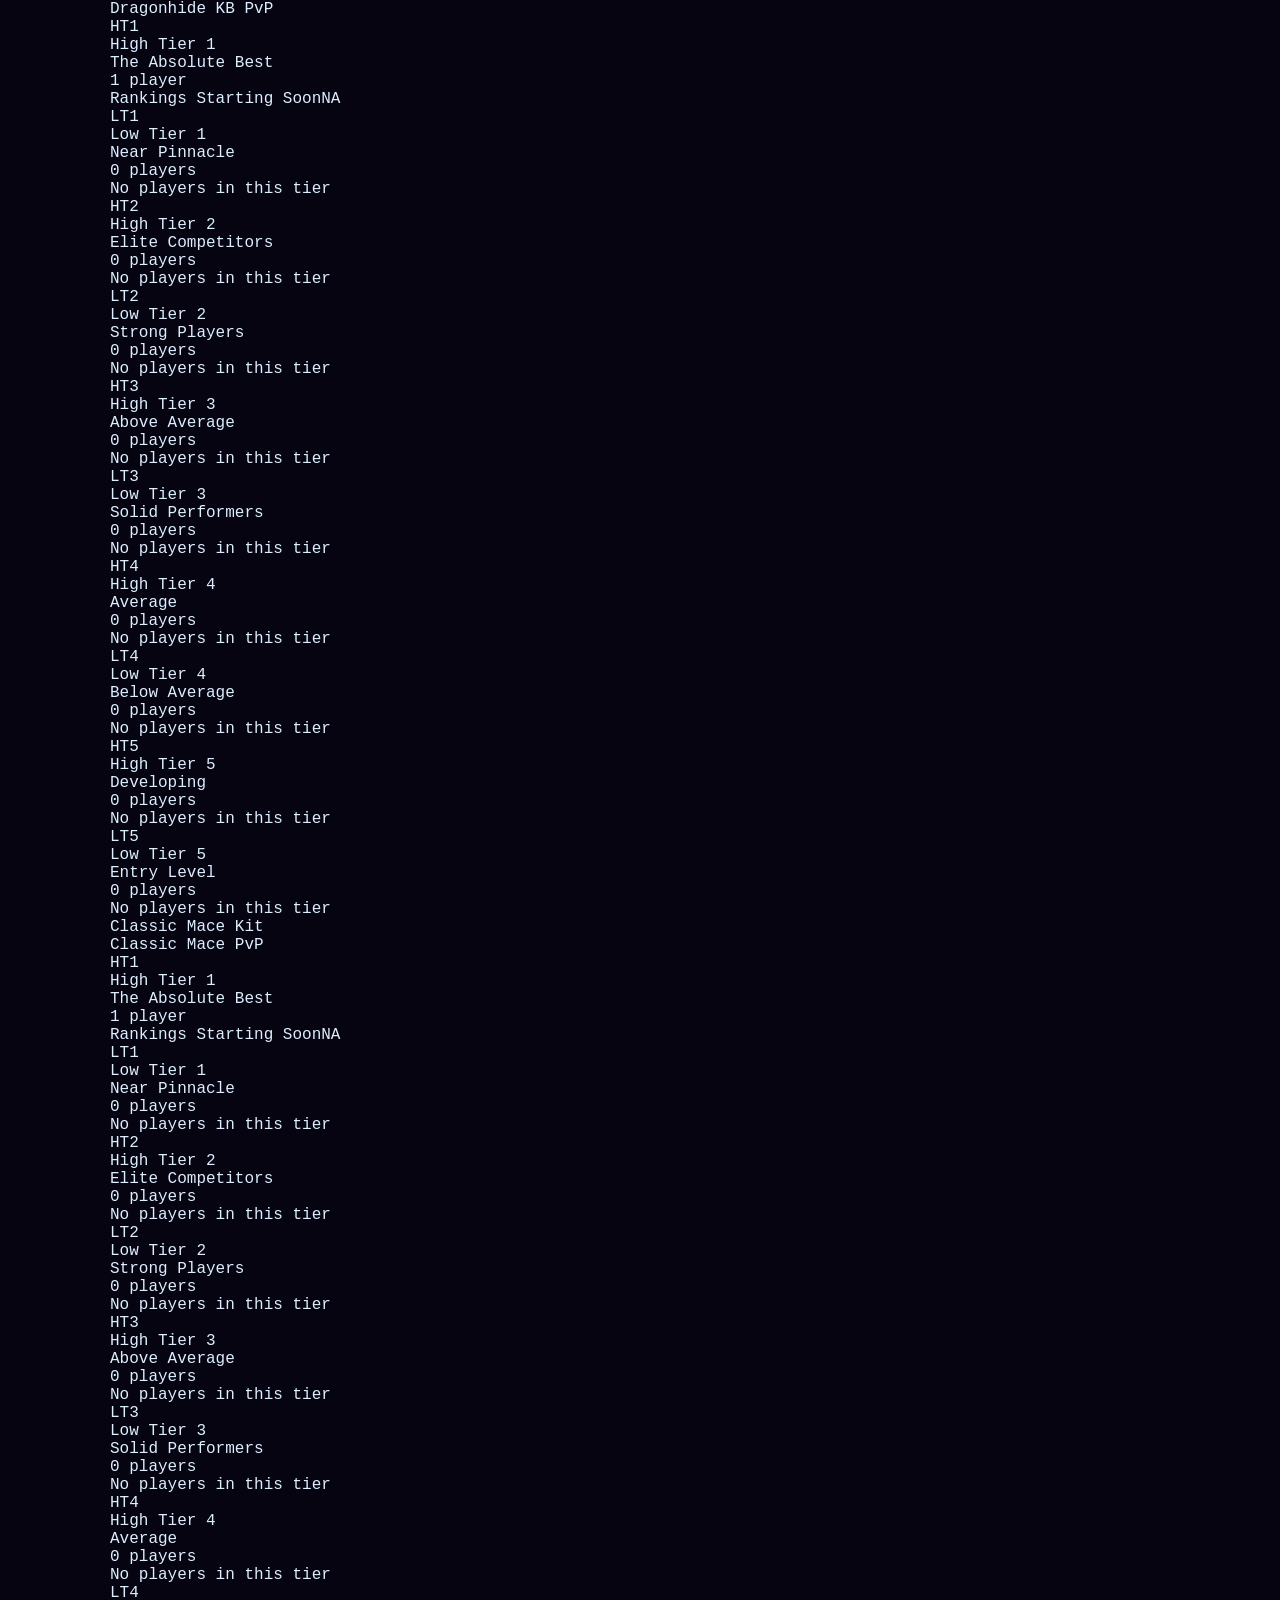
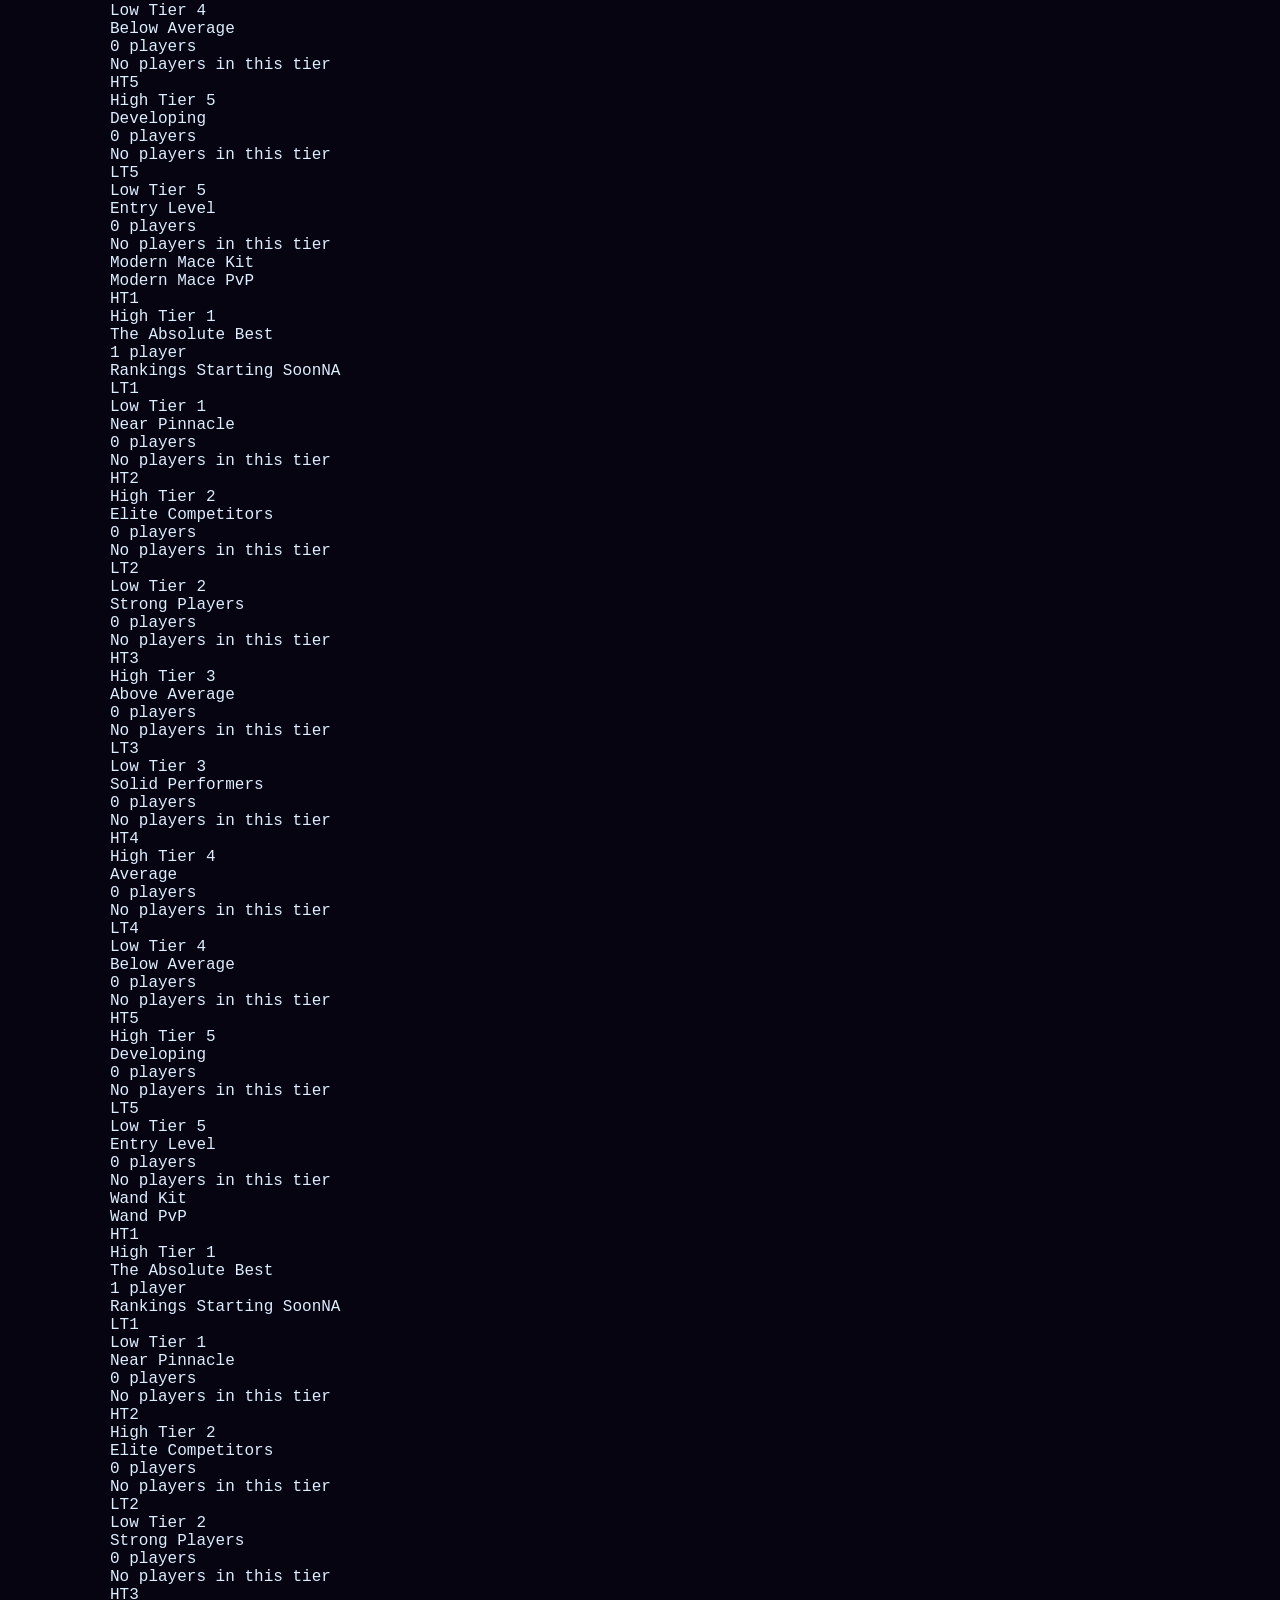
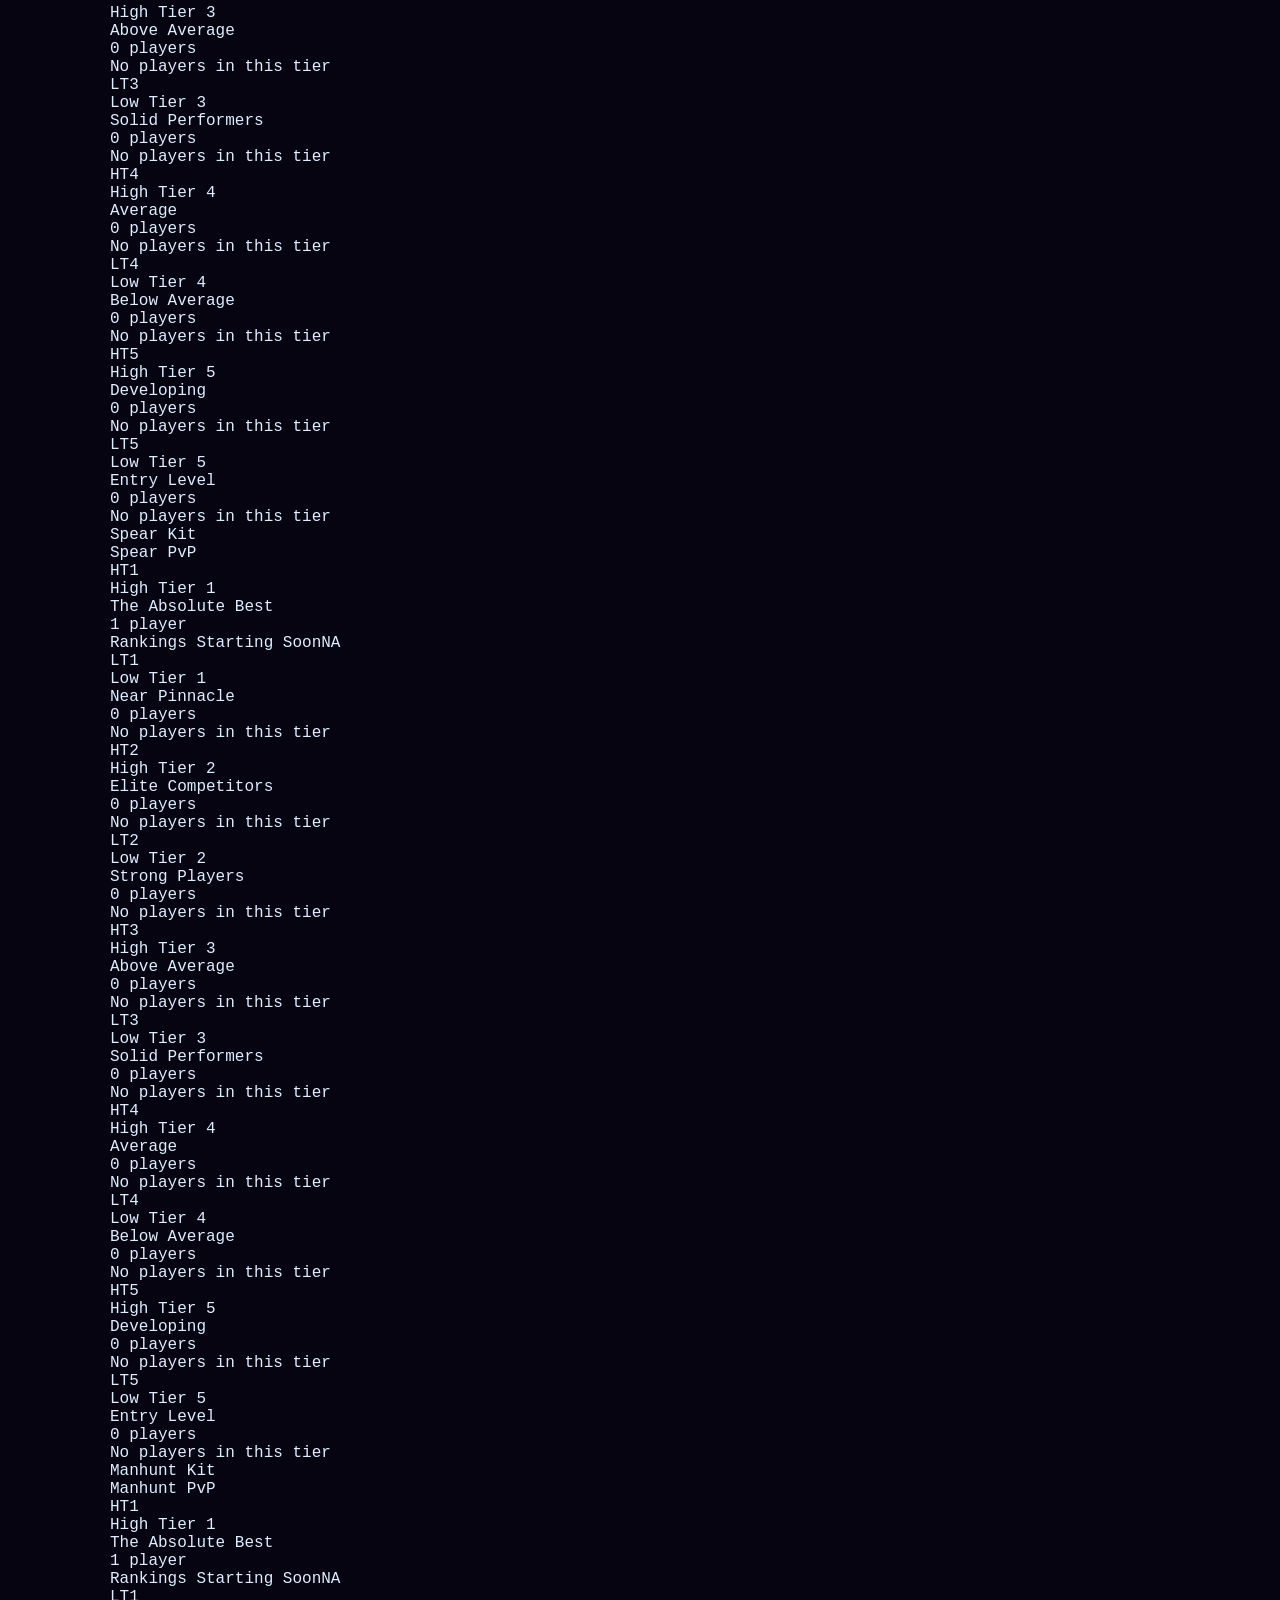
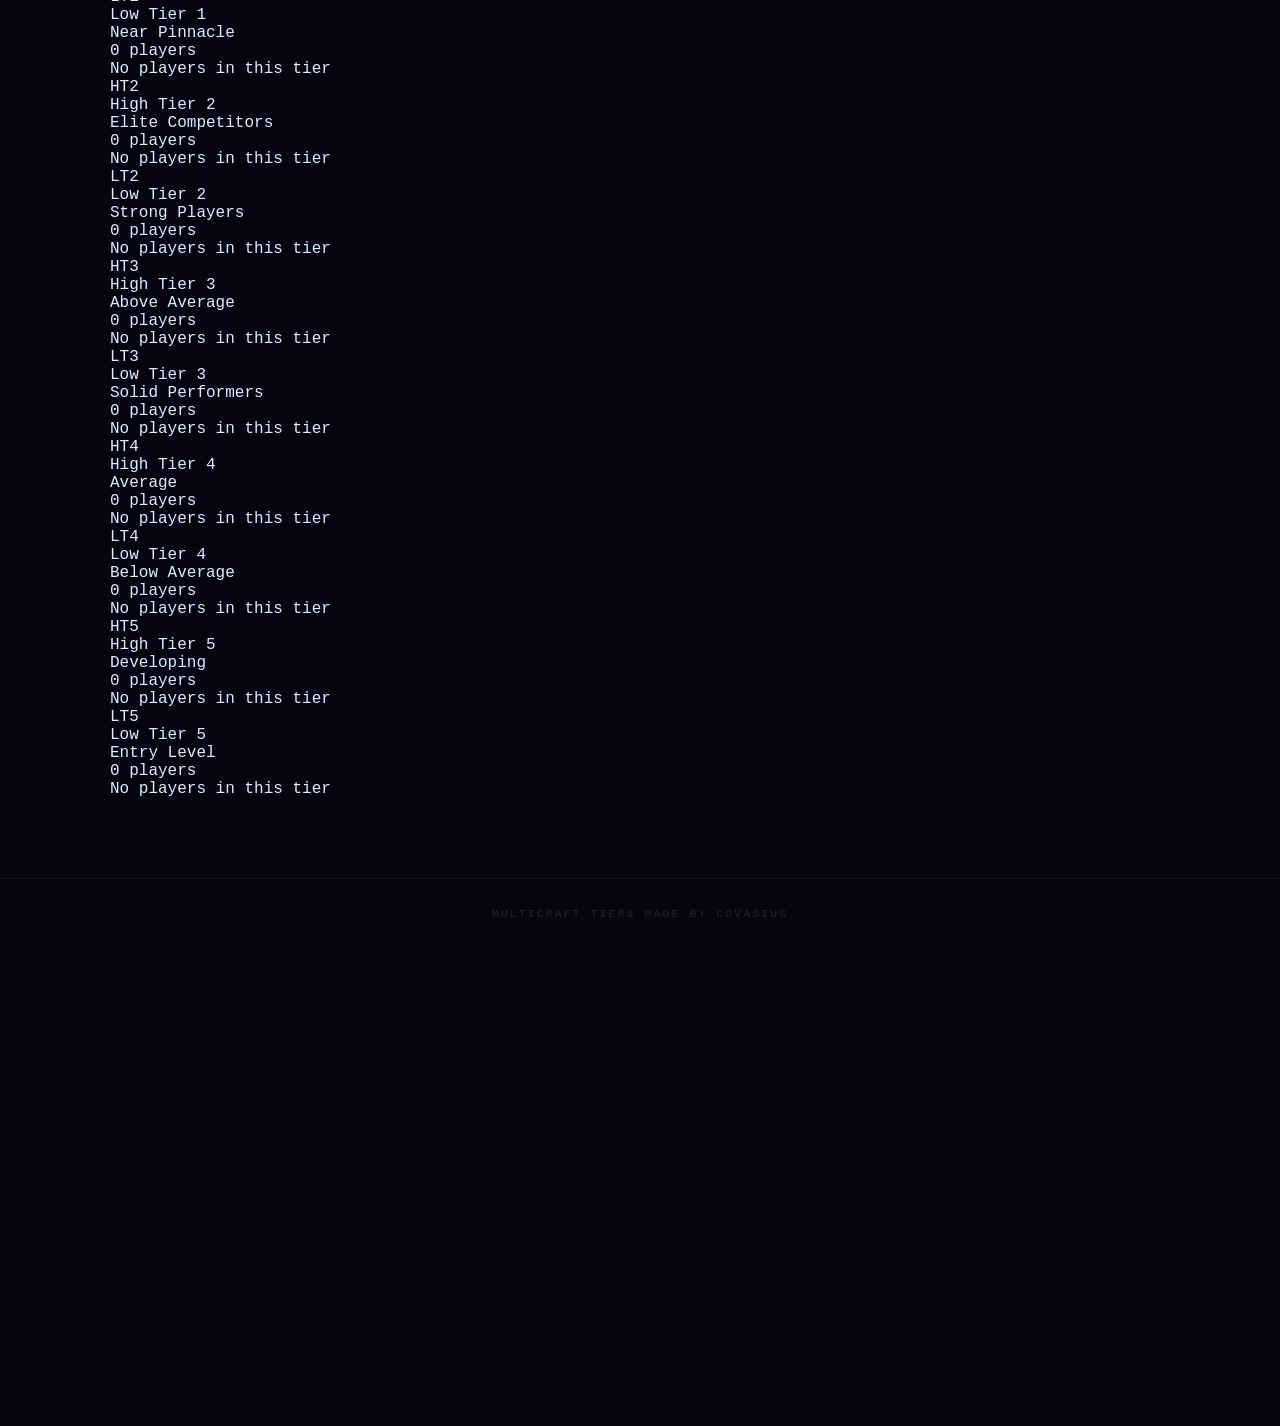
==== commit 051744e4: "Update index.html" ====
--- a/index.html
+++ b/index.html
@@ -14,14 +14,19 @@
 <div class="shooting-stars">
   <div class="star-streak"></div>
   <div class="star-streak"></div>
-  <div class="star-streak"></div>
+  
+  <div class="star-streak"></div>
+  
   <div class="star-streak"></div>
   <div class="star-streak"></div>
 </div>
 
 <div class="orb orb-1"></div>
+  
 <div class="orb orb-2"></div>
+  
 <div class="orb orb-3"></div>
+
 
 <header>
   <div class="site-logo">MultiCraft Tiers</div>
@@ -49,8 +54,11 @@
 
   <div class="glow-divider"></div>
 
+  <!-- honestly idk what happened with the css here lmao -->
   <div class="search-bar-wrap">
+    
     <input type="text" id="playerSearch" placeholder="Search player..." autocomplete="off" spellcheck="false" />
+    
     <select id="continentFilter">
       <option value="">All regions</option>
       <option value="NA">NA</option>
@@ -62,6 +70,9 @@
     </select>
   </div>
 
+
+  <!-- all the sections or tabs or wtv its basically very obvious -->
+
   <section class="tab-panel active" id="tab-overall" role="tabpanel">
     <div class="kit-header">
       <div class="kit-title overall-color">Overall Rankings</div>
@@ -69,6 +80,7 @@
     </div>
     <div id="tiers-overall"></div>
   </section>
+  
 
   <section class="tab-panel" id="tab-emerald" role="tabpanel">
     <div class="kit-header">
--- a/css.css
+++ b/css.css
@@ -1,33 +1,33 @@
+/* MultiCraft tierlist — main stylesheet
+   started this as inline styles in the html lol, moved it out when it got too long
+   font is loaded from MultiCraftFont.ttf (same folder), don't delete it */
+
 @font-face {
   font-family: 'MultiCraftFont';
-  src: url('[data-uri]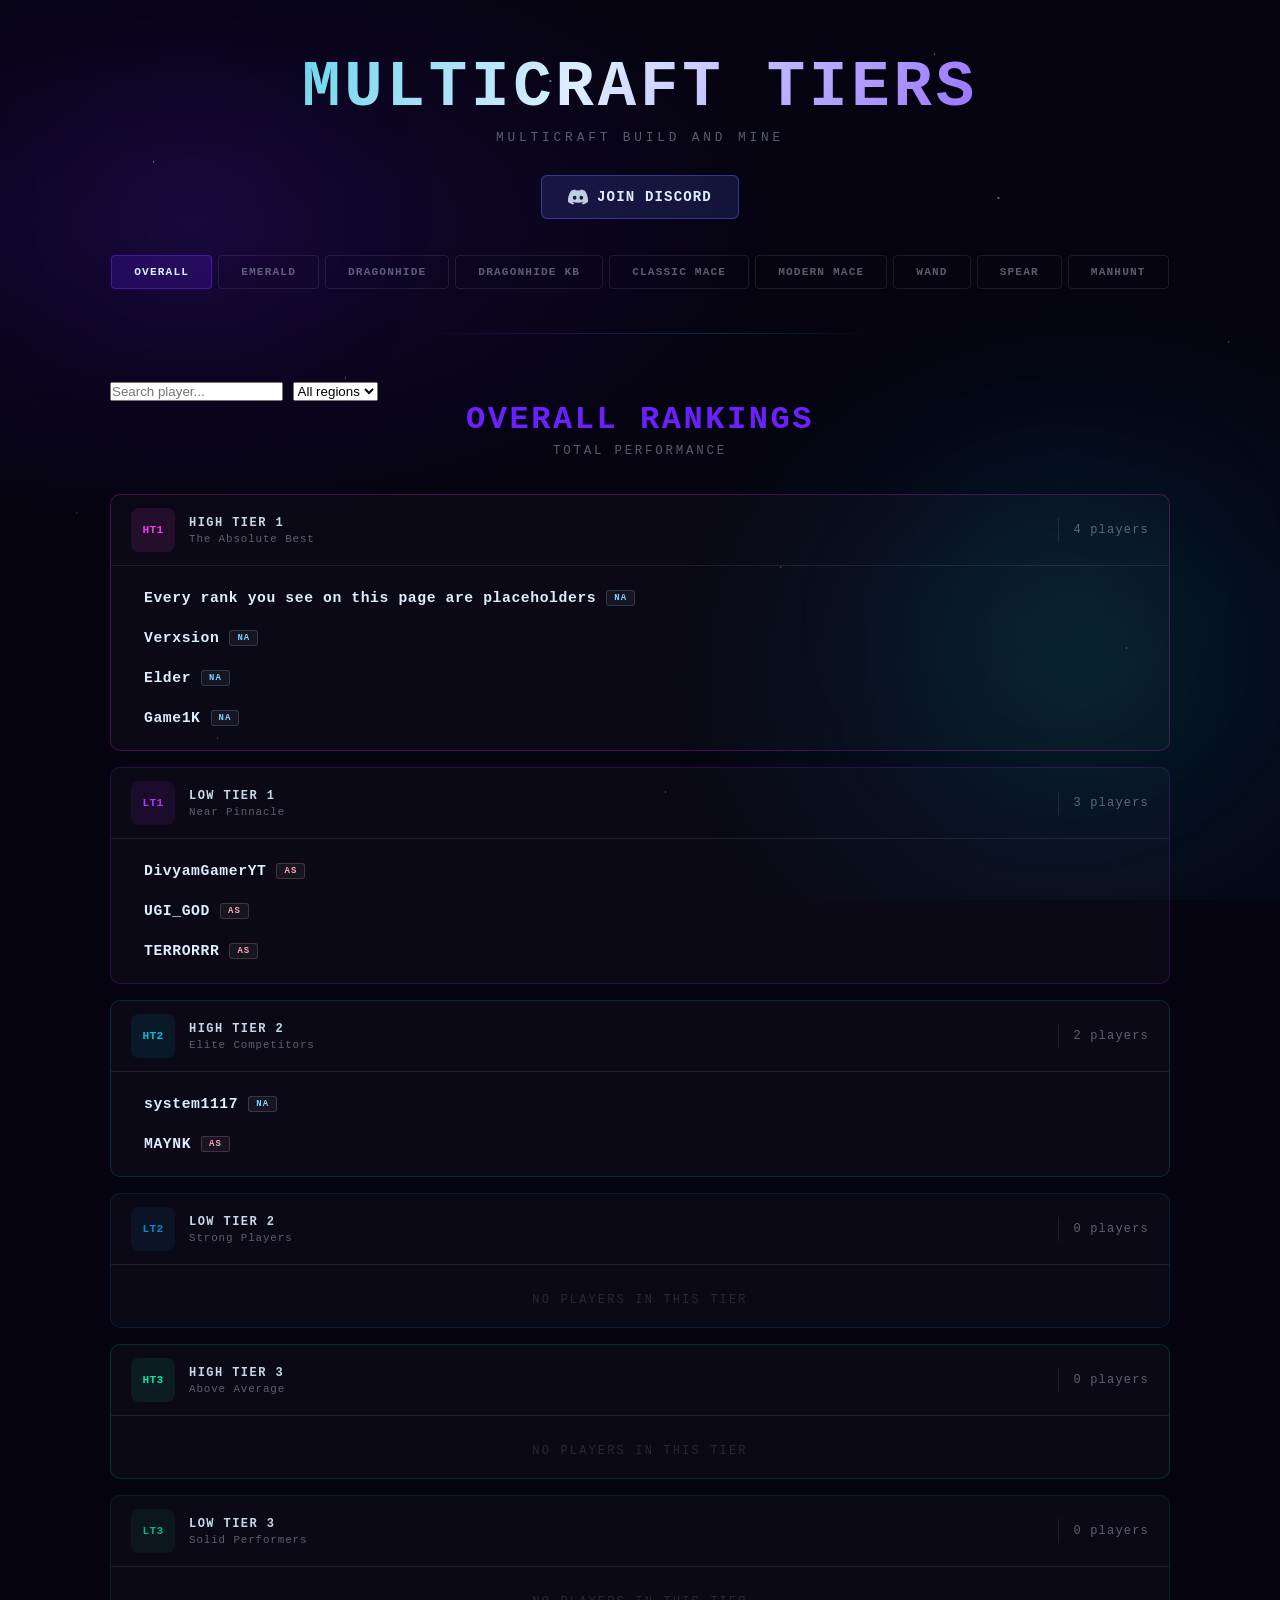
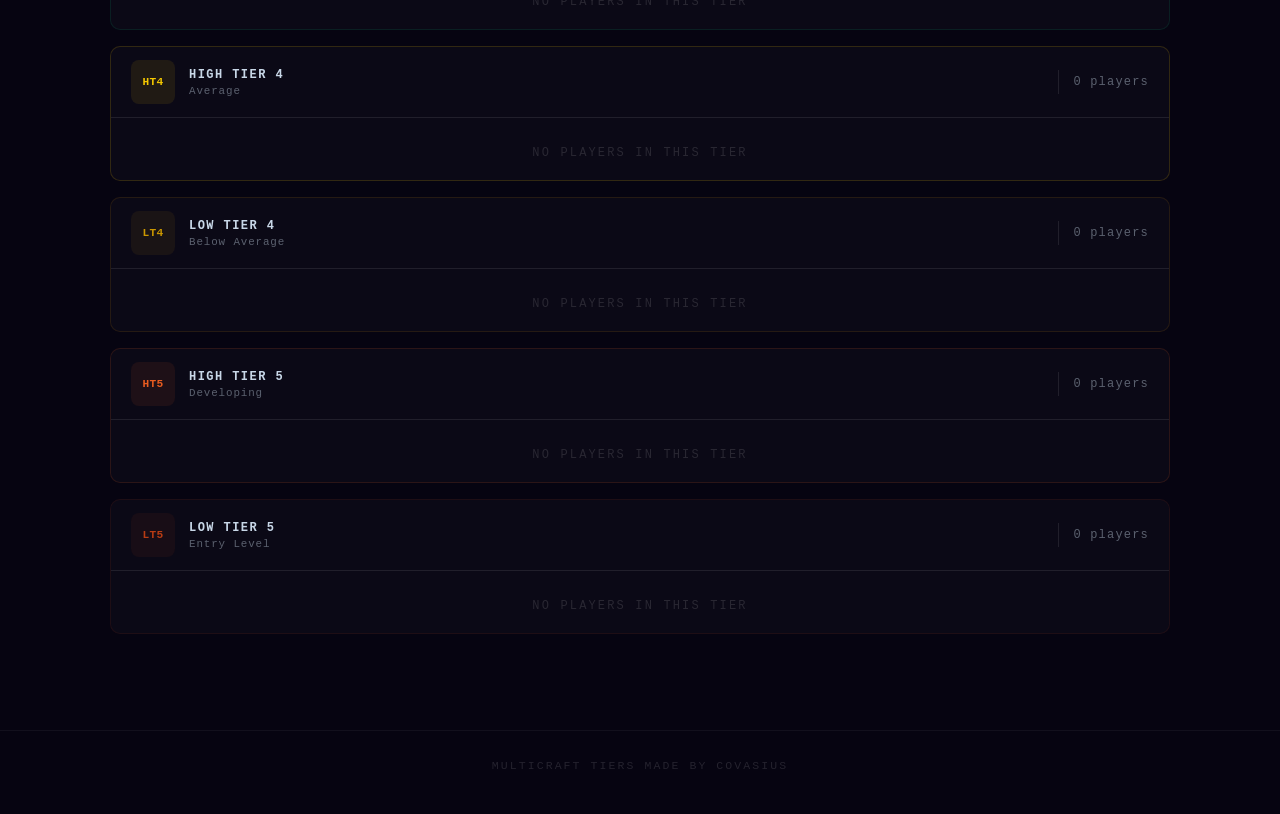
==== commit 3ac0cdf5: "Update index.html" ====
--- a/index.html
+++ b/index.html
@@ -14,23 +14,17 @@
 <div class="shooting-stars">
   <div class="star-streak"></div>
   <div class="star-streak"></div>
-  
-  <div class="star-streak"></div>
-  
+  <div class="star-streak"></div>
   <div class="star-streak"></div>
   <div class="star-streak"></div>
 </div>
 
-<div class="orb orb-1"></div>
-  
-<div class="orb orb-2"></div>
-  
-<div class="orb orb-3"></div>
-
+<div class="bg-blob bg-blob--purple"></div>
+<div class="bg-blob bg-blob--cyan"></div>
 
 <header>
   <div class="site-logo">MultiCraft Tiers</div>
-  <div class="site-subtitle">MultiCraft Build and Mine</div>
+  <div class="server-tagline">MultiCraft Build and Mine</div>
   <a href="https://discord.gg/S24kE72Y5u" target="_blank" rel="noopener noreferrer" class="discord-btn">
     <svg class="discord-icon" viewBox="0 0 24 24" xmlns="http://www.w3.org/2000/svg">
       <path d="M20.317 4.37a19.791 19.791 0 0 0-4.885-1.515.074.074 0 0 0-.079.037c-.21.375-.444.864-.608 1.25a18.27 18.27 0 0 0-5.487 0 12.64 12.64 0 0 0-.617-1.25.077.077 0 0 0-.079-.037A19.736 19.736 0 0 0 3.677 4.37a.07.07 0 0 0-.032.027C.533 9.046-.32 13.58.099 18.057.1 18.079.11 18.1.13 18.113a19.9 19.9 0 0 0 5.993 3.03.078.078 0 0 0 .084-.028 14.09 14.09 0 0 0 1.226-1.994.076.076 0 0 0-.041-.106 13.107 13.107 0 0 1-1.872-.892.077.077 0 0 1-.008-.128 10.2 10.2 0 0 0 .372-.292.074.074 0 0 1 .077-.01c3.928 1.793 8.18 1.793 12.062 0a.074.074 0 0 1 .078.01c.12.098.246.198.373.292a.077.077 0 0 1-.006.127 12.299 12.299 0 0 1-1.873.892.077.077 0 0 0-.041.107c.36.698.772 1.362 1.225 1.993a.076.076 0 0 0 .084.028 19.839 19.839 0 0 0 6.002-3.03.077.077 0 0 0 .032-.054c.5-5.177-.838-9.674-3.549-13.66a.061.061 0 0 0-.031-.030zM8.02 15.33c-1.183 0-2.157-1.085-2.157-2.419 0-1.333.956-2.419 2.157-2.419 1.21 0 2.176 1.096 2.157 2.42 0 1.333-.956 2.418-2.157 2.418zm7.975 0c-1.183 0-2.157-1.085-2.157-2.419 0-1.333.955-2.419 2.157-2.419 1.21 0 2.176 1.096 2.157 2.42 0 1.333-.946 2.418-2.157 2.418z"/>
@@ -40,25 +34,22 @@
 </header>
 
 <main>
-  <nav class="tab-nav" role="tablist">
-    <button class="tab-btn active" data-tab="overall" role="tab" aria-selected="true">Overall</button>
-    <button class="tab-btn" data-tab="emerald" role="tab">Emerald</button>
-    <button class="tab-btn" data-tab="dragonhide" role="tab">Dragonhide</button>
-    <button class="tab-btn" data-tab="dragonhide_kb" role="tab">Dragonhide KB</button>
-    <button class="tab-btn" data-tab="classic_mace" role="tab">Classic Mace</button>
-    <button class="tab-btn" data-tab="modern_mace" role="tab">Modern Mace</button>
-    <button class="tab-btn" data-tab="wand" role="tab">Wand</button>
-    <button class="tab-btn" data-tab="spear" role="tab">Spear</button>
-    <button class="tab-btn" data-tab="manhunt" role="tab">Manhunt</button>
+  <nav class="kit-nav" role="tablist">
+    <button class="kit-tab active" data-tab="overall" role="tab" aria-selected="true">Overall</button>
+    <button class="kit-tab" data-tab="emerald" role="tab" aria-selected="false">Emerald</button>
+    <button class="kit-tab" data-tab="dragonhide" role="tab" aria-selected="false">Dragonhide</button>
+    <button class="kit-tab" data-tab="dragonhide_kb" role="tab" aria-selected="false">Dragonhide KB</button>
+    <button class="kit-tab" data-tab="classic_mace" role="tab" aria-selected="false">Classic Mace</button>
+    <button class="kit-tab" data-tab="modern_mace" role="tab" aria-selected="false">Modern Mace</button>
+    <button class="kit-tab" data-tab="wand" role="tab" aria-selected="false">Wand</button>
+    <button class="kit-tab" data-tab="spear" role="tab" aria-selected="false">Spear</button>
+    <button class="kit-tab" data-tab="manhunt" role="tab" aria-selected="false">Manhunt</button>
   </nav>
 
-  <div class="glow-divider"></div>
-
-  <!-- honestly idk what happened with the css here lmao -->
+  <div class="section-rule"></div>
+
   <div class="search-bar-wrap">
-    
     <input type="text" id="playerSearch" placeholder="Search player..." autocomplete="off" spellcheck="false" />
-    
     <select id="continentFilter">
       <option value="">All regions</option>
       <option value="NA">NA</option>
@@ -70,78 +61,74 @@
     </select>
   </div>
 
-
-  <!-- all the sections or tabs or wtv its basically very obvious -->
-
-  <section class="tab-panel active" id="tab-overall" role="tabpanel">
-    <div class="kit-header">
-      <div class="kit-title overall-color">Overall Rankings</div>
-      <div class="kit-desc">Total Performance</div>
+  <section class="kit-panel active" id="tab-overall" role="tabpanel">
+    <div class="kit-heading">
+      <div class="kit-name overall-color">Overall Rankings</div>
+      <div class="kit-flavor">Total Performance</div>
     </div>
     <div id="tiers-overall"></div>
   </section>
-  
-
-  <section class="tab-panel" id="tab-emerald" role="tabpanel">
-    <div class="kit-header">
-      <div class="kit-title emerald-color">Emerald Kit</div>
-      <div class="kit-desc">Emerald Sword PvP</div>
+
+  <section class="kit-panel" id="tab-emerald" role="tabpanel">
+    <div class="kit-heading">
+      <div class="kit-name emerald-color">Emerald Kit</div>
+      <div class="kit-flavor">Emerald Sword PvP</div>
     </div>
     <div id="tiers-emerald"></div>
   </section>
 
-  <section class="tab-panel" id="tab-dragonhide" role="tabpanel">
-    <div class="kit-header">
-      <div class="kit-title dragonhide-color">Dragonhide Kit</div>
-      <div class="kit-desc">Dragonhide PvP</div>
+  <section class="kit-panel" id="tab-dragonhide" role="tabpanel">
+    <div class="kit-heading">
+      <div class="kit-name dragonhide-color">Dragonhide Kit</div>
+      <div class="kit-flavor">Dragonhide PvP</div>
     </div>
     <div id="tiers-dragonhide"></div>
   </section>
 
-  <section class="tab-panel" id="tab-dragonhide_kb" role="tabpanel">
-    <div class="kit-header">
-      <div class="kit-title dragonhide-kb-color">Dragonhide KB Kit</div>
-      <div class="kit-desc">Dragonhide KB PvP</div>
+  <section class="kit-panel" id="tab-dragonhide_kb" role="tabpanel">
+    <div class="kit-heading">
+      <div class="kit-name dragonhide-kb-color">Dragonhide KB Kit</div>
+      <div class="kit-flavor">Dragonhide KB PvP</div>
     </div>
     <div id="tiers-dragonhide_kb"></div>
   </section>
 
-  <section class="tab-panel" id="tab-classic_mace" role="tabpanel">
-    <div class="kit-header">
-      <div class="kit-title classic-mace-color">Classic Mace Kit</div>
-      <div class="kit-desc">Classic Mace PvP</div>
+  <section class="kit-panel" id="tab-classic_mace" role="tabpanel">
+    <div class="kit-heading">
+      <div class="kit-name classic-mace-color">Classic Mace Kit</div>
+      <div class="kit-flavor">Classic Mace PvP</div>
     </div>
     <div id="tiers-classic_mace"></div>
   </section>
 
-  <section class="tab-panel" id="tab-modern_mace" role="tabpanel">
-    <div class="kit-header">
-      <div class="kit-title modern-mace-color">Modern Mace Kit</div>
-      <div class="kit-desc">Modern Mace PvP</div>
+  <section class="kit-panel" id="tab-modern_mace" role="tabpanel">
+    <div class="kit-heading">
+      <div class="kit-name modern-mace-color">Modern Mace Kit</div>
+      <div class="kit-flavor">Modern Mace PvP</div>
     </div>
     <div id="tiers-modern_mace"></div>
   </section>
 
-  <section class="tab-panel" id="tab-wand" role="tabpanel">
-    <div class="kit-header">
-      <div class="kit-title wand-color">Wand Kit</div>
-      <div class="kit-desc">Wand PvP</div>
+  <section class="kit-panel" id="tab-wand" role="tabpanel">
+    <div class="kit-heading">
+      <div class="kit-name wand-color">Wand Kit</div>
+      <div class="kit-flavor">Wand PvP</div>
     </div>
     <div id="tiers-wand"></div>
   </section>
 
-  <section class="tab-panel" id="tab-spear" role="tabpanel">
-    <div class="kit-header">
-      <div class="kit-title spear-color">Spear Kit</div>
-      <div class="kit-desc">Spear PvP</div>
+  <section class="kit-panel" id="tab-spear" role="tabpanel">
+    <div class="kit-heading">
+      <div class="kit-name spear-color">Spear Kit</div>
+      <div class="kit-flavor">Spear PvP</div>
     </div>
     <div id="tiers-spear"></div>
   </section>
 
-  <section class="tab-panel" id="tab-manhunt" role="tabpanel">
-    <div class="kit-header">
-      <div class="kit-title manhunt-color">Manhunt Kit</div>
-      <div class="kit-desc">Manhunt PvP</div>
+  <section class="kit-panel" id="tab-manhunt" role="tabpanel">
+    <div class="kit-heading">
+      <div class="kit-name manhunt-color">Manhunt Kit</div>
+      <div class="kit-flavor">Manhunt PvP</div>
     </div>
     <div id="tiers-manhunt"></div>
   </section>
@@ -150,14 +137,14 @@
 <footer>MultiCraft Tiers made by Covasius</footer>
 
 <script>
-var btns = document.querySelectorAll('.tab-btn')
-var panels = document.querySelectorAll('.tab-panel')
+var btns = document.querySelectorAll('.kit-tab')
+var panels = document.querySelectorAll('.kit-panel')
 
 for (var i = 0; i < btns.length; i++) {
   btns[i].onclick = function() {
     for (var j = 0; j < btns.length; j++) {
-        btns[j].classList.remove('active')
-        btns[j].setAttribute('aria-selected', 'false')
+      btns[j].classList.remove('active')
+      btns[j].setAttribute('aria-selected', 'false')
     }
     for (var j = 0; j < panels.length; j++) panels[j].classList.remove('active')
     this.classList.add('active')
@@ -166,7 +153,6 @@
   }
 }
 
-// all the loaded data gets saved here so search can re-render
 var loadedData = {}
 
 var searchEl = document.getElementById('playerSearch')
@@ -187,8 +173,6 @@
     var filtered = []
     for (var j = 0; j < players.length; j++) {
       var p = players[j]
-      // some old entries in the json have continent as "Unknown" or missing entirely,
-      // jax asked me to just treat those as NA for now
       var pc = p.continent || 'NA'
       if (pc == 'Unknown') pc = 'NA'
 
@@ -204,22 +188,26 @@
 function makeTierBlock(tierKey, label, sub, cssClass, players) {
   var inTier = []
   for (var i = 0; i < players.length; i++) {
-    // strip whitespace + uppercase so 'ht1' and 'HT1 ' both work
     var t = players[i].tier.trim().toUpperCase().replace(' ', '')
     if (t == tierKey) inTier.push(players[i])
   }
 
   var n = inTier.length
-  var html = '<div class="tier-section ' + cssClass + '">'
-  html += '<div class="tier-label">'
-  html += '<div class="tier-badge">' + tierKey + '</div>'
-  html += '<div class="tier-name-block"><div class="tier-name-label">' + label + '</div><div class="tier-name-sub">' + sub + '</div></div>'
-  html += '<div class="tier-divider"></div>'
-  html += '<div class="tier-count">' + n + (n == 1 ? ' player' : ' players') + '</div>'
-  html += '</div><div class="player-grid">'
+  // cssClass is e.g. 'ht1', 'lt2' — matches the .tier-row.ht1 selectors in CSS
+  var html = '<div class="tier-row ' + cssClass + '">'
+  html += '<div class="tier-header">'
+  html += '<div class="tier-icon">' + tierKey + '</div>'
+  html += '<div class="tier-labels">'
+  html += '<div class="tier-rank-name">' + label + '</div>'
+  html += '<div class="tier-rank-sub">' + sub + '</div>'
+  html += '</div>'
+  html += '<div class="tier-sep"></div>'
+  html += '<div class="tier-playercount">' + n + (n == 1 ? ' player' : ' players') + '</div>'
+  html += '</div>'
+  html += '<div class="player-list">'
 
   if (n == 0) {
-      html += '<div class="empty-tier">No players in this tier</div>'
+    html += '<div class="no-players">No players in this tier</div>'
   } else {
     for (var i = 0; i < inTier.length; i++) {
       var p = inTier[i]
@@ -231,9 +219,9 @@
       tmpEl.appendChild(document.createTextNode(p.continent || 'NA'))
       var safeContinent = tmpEl.innerHTML
 
-      html += '<div class="player-card" style="animation-delay:' + (i * 0.04).toFixed(2) + 's">'
-      html += '<span class="player-name">' + safeName + '</span>'
-      html += '<span class="continent-tag" data-continent="' + safeContinent + '">' + safeContinent + '</span>'
+      html += '<div class="player-entry" style="animation-delay:' + (i * 0.04).toFixed(2) + 's">'
+      html += '<span class="player-ign">' + safeName + '</span>'
+      html += '<span class="region-tag" data-continent="' + safeContinent + '">' + safeContinent + '</span>'
       html += '</div>'
     }
   }
@@ -246,16 +234,16 @@
   if (!el) return
 
   var out = ''
-  out += makeTierBlock('HT1', 'High Tier 1', 'The Absolute Best', 'tier-ht1', players)
-  out += makeTierBlock('LT1', 'Low Tier 1', 'Near Pinnacle', 'tier-lt1', players)
-  out += makeTierBlock('HT2', 'High Tier 2', 'Elite Competitors', 'tier-ht2', players)
-  out += makeTierBlock('LT2', 'Low Tier 2', 'Strong Players', 'tier-lt2', players)
-  out += makeTierBlock('HT3', 'High Tier 3', 'Above Average', 'tier-ht3', players)
-  out += makeTierBlock('LT3', 'Low Tier 3', 'Solid Performers', 'tier-lt3', players)
-  out += makeTierBlock('HT4', 'High Tier 4', 'Average', 'tier-ht4', players)
-  out += makeTierBlock('LT4', 'Low Tier 4', 'Below Average', 'tier-lt4', players)
-  out += makeTierBlock('HT5', 'High Tier 5', 'Developing', 'tier-ht5', players)
-  out += makeTierBlock('LT5', 'Low Tier 5', 'Entry Level', 'tier-lt5', players)
+  out += makeTierBlock('HT1', 'High Tier 1', 'The Absolute Best',   'ht1', players)
+  out += makeTierBlock('LT1', 'Low Tier 1',  'Near Pinnacle',       'lt1', players)
+  out += makeTierBlock('HT2', 'High Tier 2', 'Elite Competitors',   'ht2', players)
+  out += makeTierBlock('LT2', 'Low Tier 2',  'Strong Players',      'lt2', players)
+  out += makeTierBlock('HT3', 'High Tier 3', 'Above Average',       'ht3', players)
+  out += makeTierBlock('LT3', 'Low Tier 3',  'Solid Performers',    'lt3', players)
+  out += makeTierBlock('HT4', 'High Tier 4', 'Average',             'ht4', players)
+  out += makeTierBlock('LT4', 'Low Tier 4',  'Below Average',       'lt4', players)
+  out += makeTierBlock('HT5', 'High Tier 5', 'Developing',          'ht5', players)
+  out += makeTierBlock('LT5', 'Low Tier 5',  'Entry Level',         'lt5', players)
 
   el.innerHTML = out
 }
@@ -264,21 +252,20 @@
   if (!r.ok) throw 'status ' + r.status
   return r.json()
 }).then(function(data) {
-    // save everything so search/filter can use it later
-    var kits = ['overall','emerald','dragonhide','dragonhide_kb','classic_mace','modern_mace','wand','spear','manhunt']
-    for (var i = 0; i < kits.length; i++) {
-      loadedData[kits[i]] = data[kits[i]] || []
-    }
-
-    fillKit('tiers-overall', loadedData.overall)
-    fillKit('tiers-emerald', loadedData.emerald)
-    fillKit('tiers-dragonhide', loadedData.dragonhide)
-    fillKit('tiers-dragonhide_kb', loadedData.dragonhide_kb)
-    fillKit('tiers-classic_mace', loadedData.classic_mace)
-    fillKit('tiers-modern_mace', loadedData.modern_mace)
-    fillKit('tiers-wand', loadedData.wand)
-    fillKit('tiers-spear', loadedData.spear)
-    fillKit('tiers-manhunt', loadedData.manhunt)
+  var kits = ['overall','emerald','dragonhide','dragonhide_kb','classic_mace','modern_mace','wand','spear','manhunt']
+  for (var i = 0; i < kits.length; i++) {
+    loadedData[kits[i]] = data[kits[i]] || []
+  }
+
+  fillKit('tiers-overall',      loadedData.overall)
+  fillKit('tiers-emerald',      loadedData.emerald)
+  fillKit('tiers-dragonhide',   loadedData.dragonhide)
+  fillKit('tiers-dragonhide_kb',loadedData.dragonhide_kb)
+  fillKit('tiers-classic_mace', loadedData.classic_mace)
+  fillKit('tiers-modern_mace',  loadedData.modern_mace)
+  fillKit('tiers-wand',         loadedData.wand)
+  fillKit('tiers-spear',        loadedData.spear)
+  fillKit('tiers-manhunt',      loadedData.manhunt)
 }).catch(function(err) {
   console.log('players.json didnt load:', err)
   var errHtml = '<div style="text-align:center;padding:40px;color:rgba(255,100,100,0.7);letter-spacing:0.2em;font-size:0.85rem;text-transform:uppercase;">Could not load player data — make sure players.json is in the same folder.</div>'
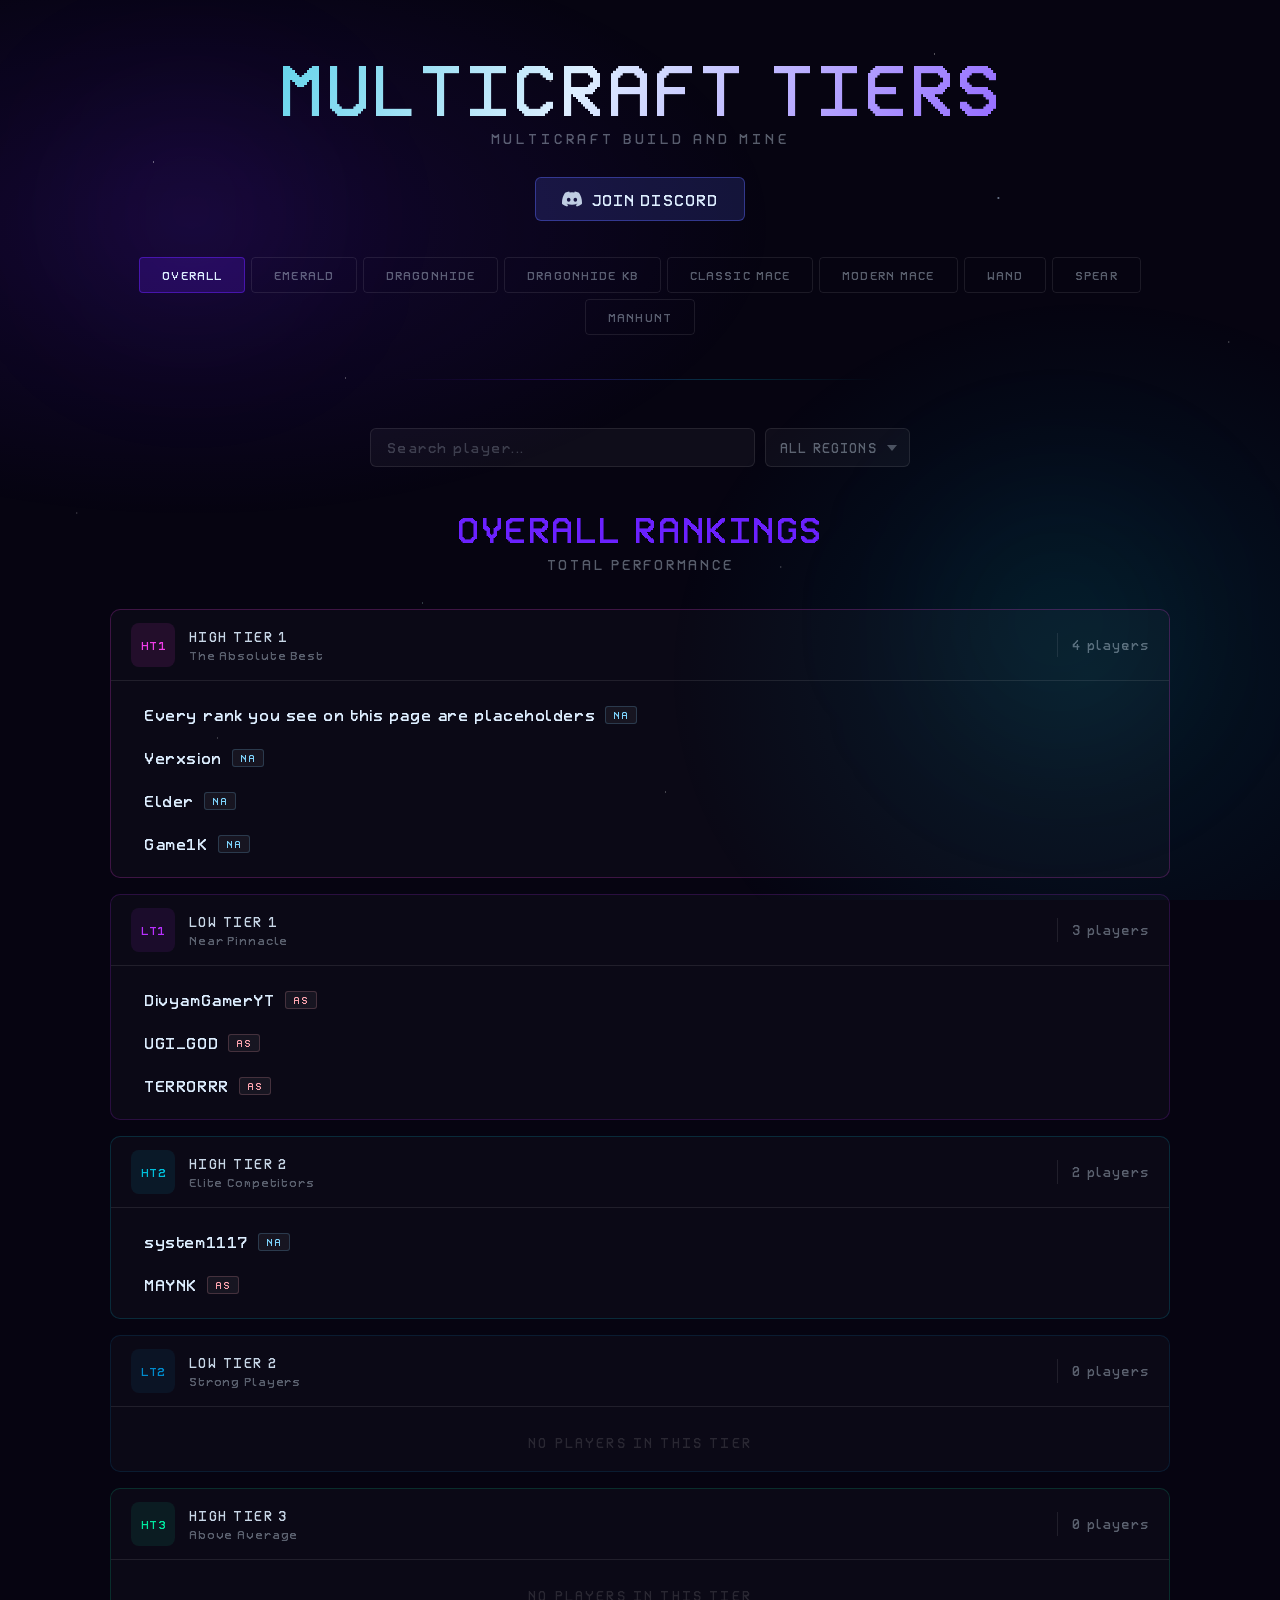
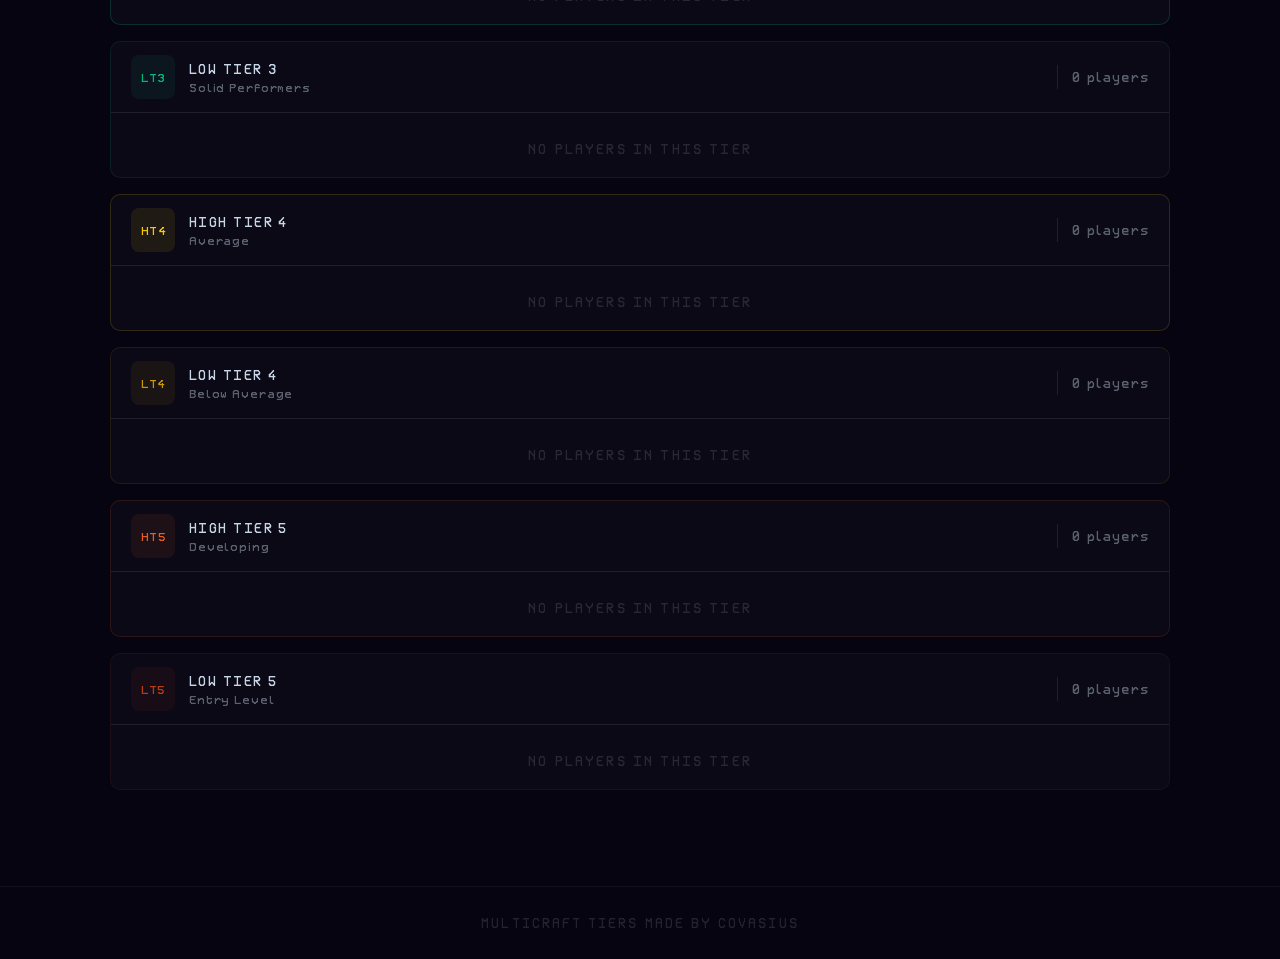
==== commit 8752d610: "Update index.html" ====
--- a/index.html
+++ b/index.html
@@ -6,7 +6,9 @@
   <title>MultiCraft Tiers</title>
   <link rel="stylesheet" href="css.css" />
   <link rel="icon" type="image/svg+xml" href="favicon.svg" />
-  <meta property="og:description" content="Official MultiCraft Tiers Rankings" />
+  <meta property="og:title" content="MultiCraft Tiers [MTC]" />
+  <meta property="og:description" content="Global PvP Rankings" />
+  <meta property="og:image" content="https://multicraft.world/images/tild3864-6536-4335-a134-323832623836__noroot.png">
   <meta name="theme-color" content="#00ffcc" />
 </head>
 <body>
--- a/css.css
+++ b/css.css
@@ -4,6 +4,7 @@
 
 @font-face {
   font-family: 'MultiCraftFont';
+  src: url('[data-uri]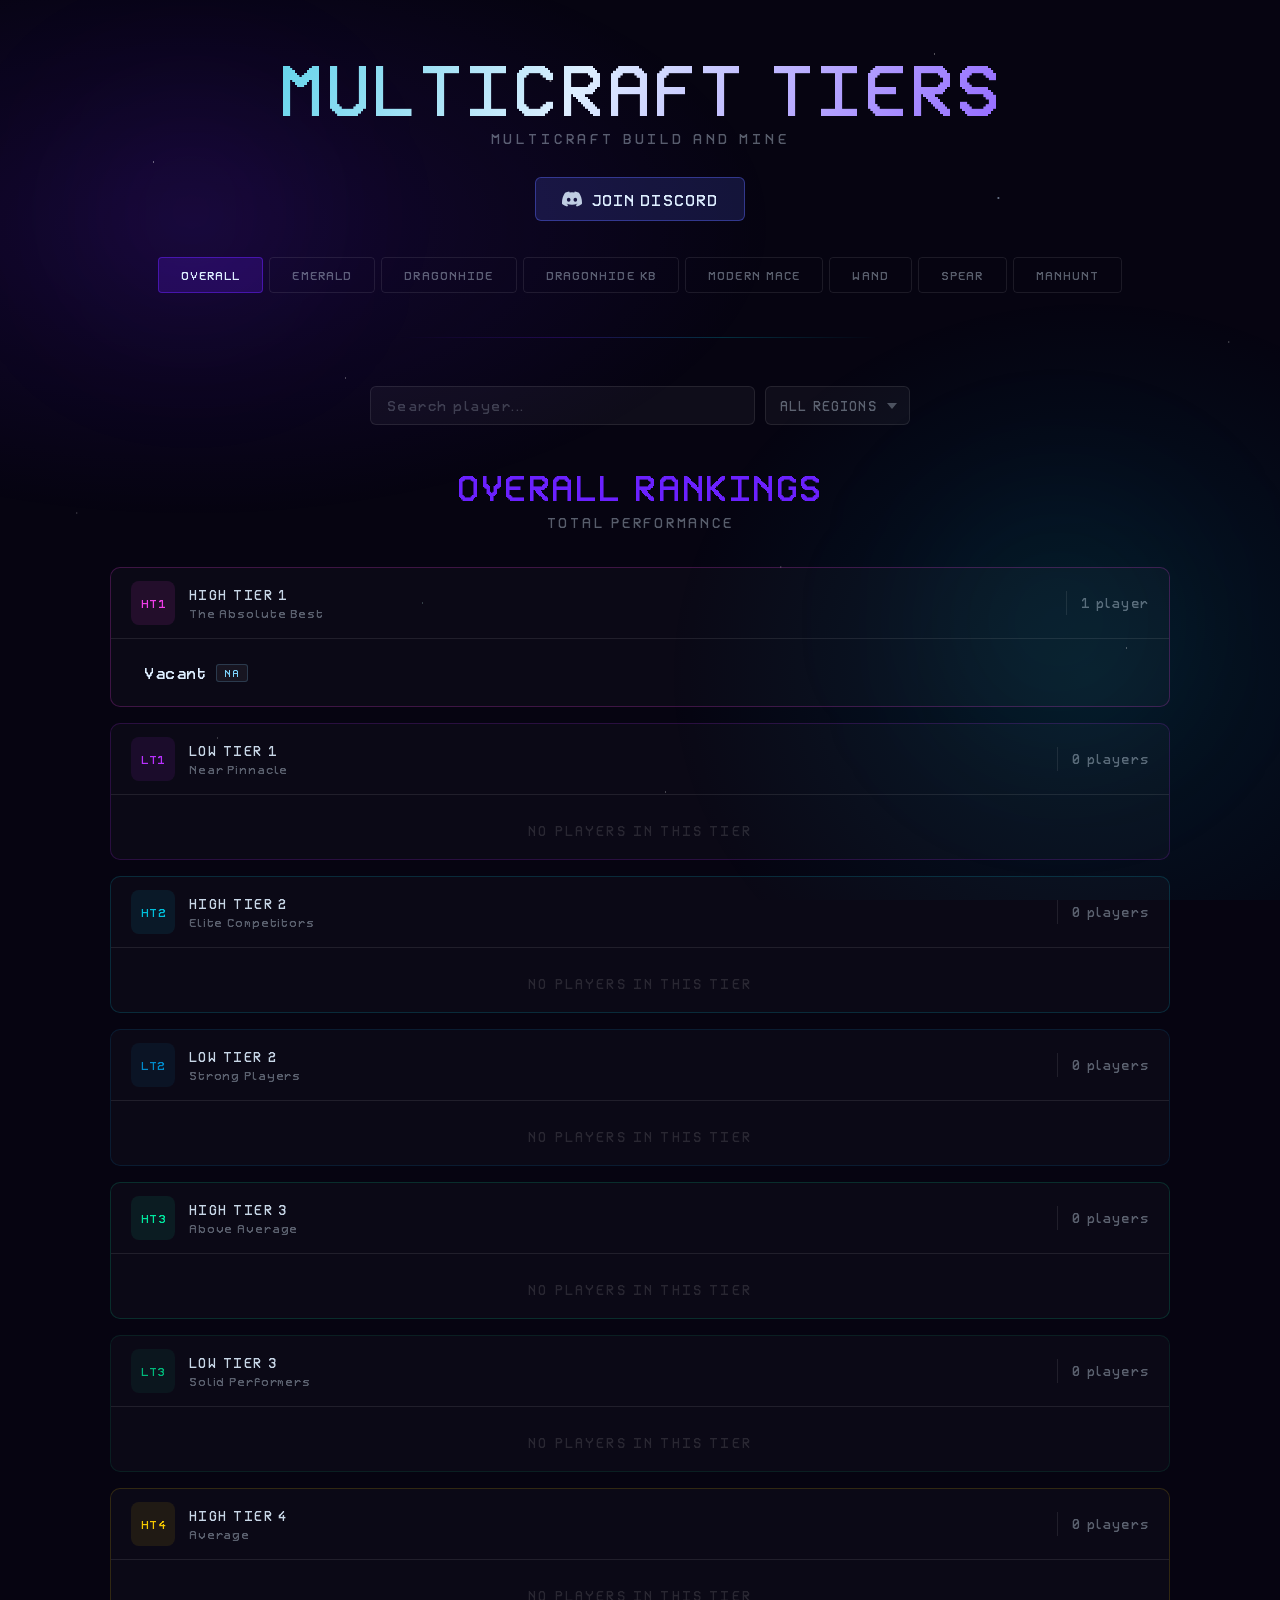
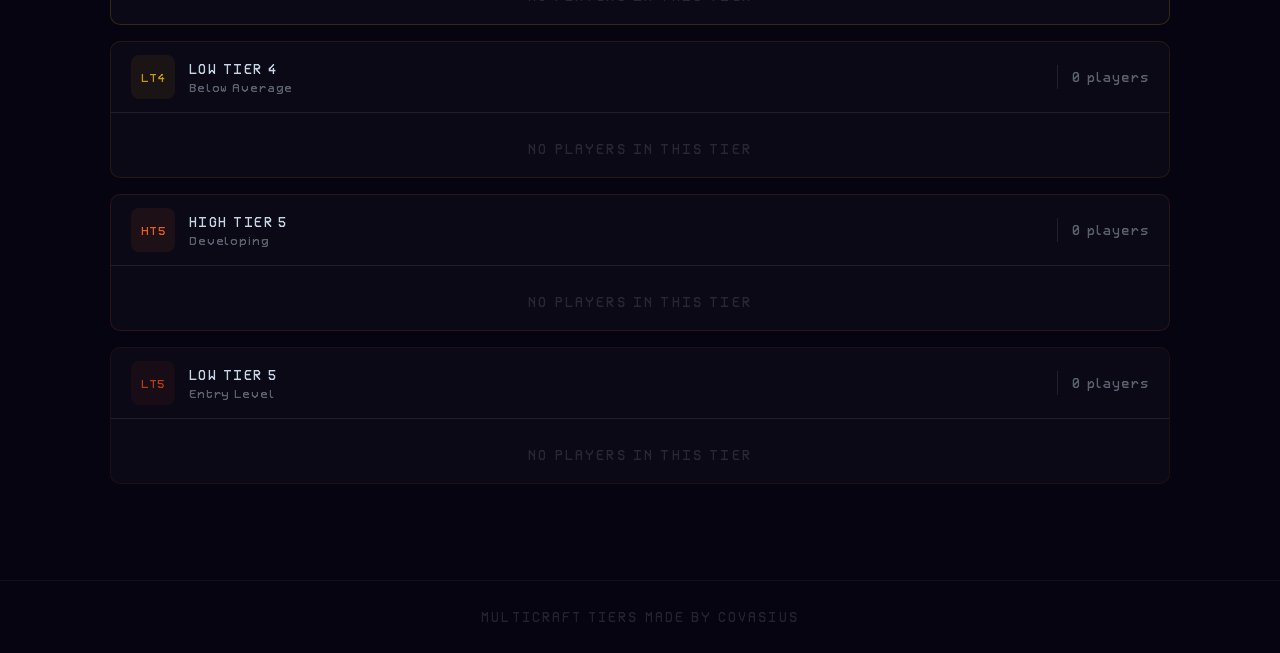
==== commit dcad0d89: "Update index.html" ====
--- a/index.html
+++ b/index.html
@@ -28,6 +28,7 @@
   <div class="site-logo">MultiCraft Tiers</div>
   <div class="server-tagline">MultiCraft Build and Mine</div>
   <a href="https://discord.gg/S24kE72Y5u" target="_blank" rel="noopener noreferrer" class="discord-btn">
+    <!-- discord button with the link to the server, updated compat -->
     <svg class="discord-icon" viewBox="0 0 24 24" xmlns="http://www.w3.org/2000/svg">
       <path d="M20.317 4.37a19.791 19.791 0 0 0-4.885-1.515.074.074 0 0 0-.079.037c-.21.375-.444.864-.608 1.25a18.27 18.27 0 0 0-5.487 0 12.64 12.64 0 0 0-.617-1.25.077.077 0 0 0-.079-.037A19.736 19.736 0 0 0 3.677 4.37a.07.07 0 0 0-.032.027C.533 9.046-.32 13.58.099 18.057.1 18.079.11 18.1.13 18.113a19.9 19.9 0 0 0 5.993 3.03.078.078 0 0 0 .084-.028 14.09 14.09 0 0 0 1.226-1.994.076.076 0 0 0-.041-.106 13.107 13.107 0 0 1-1.872-.892.077.077 0 0 1-.008-.128 10.2 10.2 0 0 0 .372-.292.074.074 0 0 1 .077-.01c3.928 1.793 8.18 1.793 12.062 0a.074.074 0 0 1 .078.01c.12.098.246.198.373.292a.077.077 0 0 1-.006.127 12.299 12.299 0 0 1-1.873.892.077.077 0 0 0-.041.107c.36.698.772 1.362 1.225 1.993a.076.076 0 0 0 .084.028 19.839 19.839 0 0 0 6.002-3.03.077.077 0 0 0 .032-.054c.5-5.177-.838-9.674-3.549-13.66a.061.061 0 0 0-.031-.030zM8.02 15.33c-1.183 0-2.157-1.085-2.157-2.419 0-1.333.956-2.419 2.157-2.419 1.21 0 2.176 1.096 2.157 2.42 0 1.333-.956 2.418-2.157 2.418zm7.975 0c-1.183 0-2.157-1.085-2.157-2.419 0-1.333.955-2.419 2.157-2.419 1.21 0 2.176 1.096 2.157 2.42 0 1.333-.946 2.418-2.157 2.418z"/>
     </svg>
@@ -41,7 +42,8 @@
     <button class="kit-tab" data-tab="emerald" role="tab" aria-selected="false">Emerald</button>
     <button class="kit-tab" data-tab="dragonhide" role="tab" aria-selected="false">Dragonhide</button>
     <button class="kit-tab" data-tab="dragonhide_kb" role="tab" aria-selected="false">Dragonhide KB</button>
-    <button class="kit-tab" data-tab="classic_mace" role="tab" aria-selected="false">Classic Mace</button>
+
+    
     <button class="kit-tab" data-tab="modern_mace" role="tab" aria-selected="false">Modern Mace</button>
     <button class="kit-tab" data-tab="wand" role="tab" aria-selected="false">Wand</button>
     <button class="kit-tab" data-tab="spear" role="tab" aria-selected="false">Spear</button>
@@ -93,14 +95,6 @@
       <div class="kit-flavor">Dragonhide KB PvP</div>
     </div>
     <div id="tiers-dragonhide_kb"></div>
-  </section>
-
-  <section class="kit-panel" id="tab-classic_mace" role="tabpanel">
-    <div class="kit-heading">
-      <div class="kit-name classic-mace-color">Classic Mace Kit</div>
-      <div class="kit-flavor">Classic Mace PvP</div>
-    </div>
-    <div id="tiers-classic_mace"></div>
   </section>
 
   <section class="kit-panel" id="tab-modern_mace" role="tabpanel">
@@ -254,7 +248,7 @@
   if (!r.ok) throw 'status ' + r.status
   return r.json()
 }).then(function(data) {
-  var kits = ['overall','emerald','dragonhide','dragonhide_kb','classic_mace','modern_mace','wand','spear','manhunt']
+  var kits = ['overall','emerald','dragonhide','dragonhide_kb','modern_mace','wand','spear','manhunt']
   for (var i = 0; i < kits.length; i++) {
     loadedData[kits[i]] = data[kits[i]] || []
   }
@@ -263,7 +257,6 @@
   fillKit('tiers-emerald',      loadedData.emerald)
   fillKit('tiers-dragonhide',   loadedData.dragonhide)
   fillKit('tiers-dragonhide_kb',loadedData.dragonhide_kb)
-  fillKit('tiers-classic_mace', loadedData.classic_mace)
   fillKit('tiers-modern_mace',  loadedData.modern_mace)
   fillKit('tiers-wand',         loadedData.wand)
   fillKit('tiers-spear',        loadedData.spear)
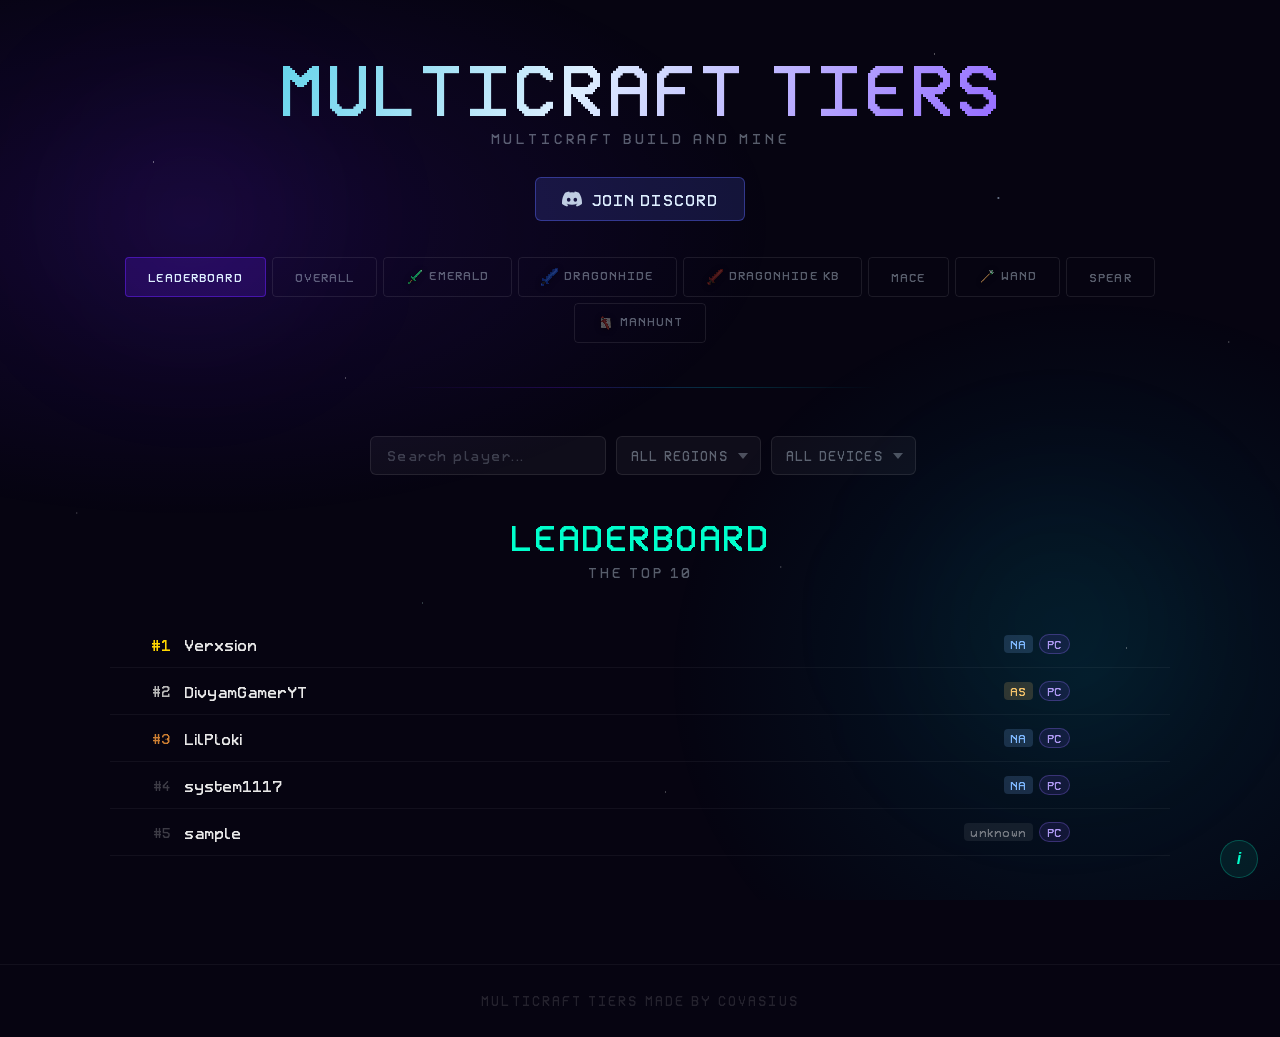
==== commit 9d510526: "fixed" ====
--- a/index.html
+++ b/index.html
@@ -10,17 +10,258 @@
   <meta property="og:description" content="Global PvP Rankings" />
   <meta property="og:image" content="https://multicraft.world/images/tild3864-6536-4335-a134-323832623836__noroot.png">
   <meta name="theme-color" content="#00ffcc" />
+  <style>
+    .sub-tier-block {
+      margin: 0 0 12px;
+      border: 1px solid rgba(255,255,255,0.09);
+      border-radius: 10px;
+      overflow: hidden;
+      background: rgba(255,255,255,0.025);
+    }
+    .sub-tier-name {
+      font-size: 0.7rem; font-weight: 700; letter-spacing: 0.14em;
+      text-transform: uppercase; color: #ffd700;
+      display: block; padding: 10px 18px 8px;
+      border-bottom: 1px solid rgba(255,255,255,0.06);
+    }
+    .sub-tier-name.stn-retired { color: #aaa; }
+    .sub-tier-name.stn-mobile  { color: #ffd700; }
+    .tier-player-list { display: flex; flex-direction: column; }
+    .tier-player-entry {
+      display: flex; align-items: center; gap: 10px;
+      padding: 10px 18px;
+      border-bottom: 1px solid rgba(255,255,255,0.04);
+      cursor: pointer; transition: background 0.14s;
+      animation: chipIn 0.2s ease both;
+    }
+    .tier-player-entry:last-child { border-bottom: none; }
+    .tier-player-entry:hover { background: rgba(255,255,255,0.05); }
+    .entry-name { font-size: 0.88rem; font-weight: 600; color: #e8e8e8; flex: 1; }
+    .entry-retired .entry-name { color: rgba(200,200,200,0.55); }
+    .tier-section { margin: 0 0 24px; padding: 0 18px; }
+    .tier-section-header {
+      display: flex; align-items: center; gap: 12px; padding: 20px 18px 8px;
+    }
+    .tier-section-header > .tsn {
+      font-size: 0.78rem; font-weight: 700; letter-spacing: 0.13em;
+      text-transform: uppercase; color: rgba(255,255,255,0.5); white-space: nowrap;
+    }
+    .tier-section-header::after {
+      content: ''; flex: 1; height: 1px; background: rgba(255,255,255,0.07);
+    }
+    .tier-section-header.header-waitlist > .tsn { color: rgba(255,255,255,0.22); }
+    .tier-section-header.header-retired  > .tsn { color: rgba(160,160,160,0.5); }
+    .tier-section-header.header-mobile   > .tsn { color: rgba(60,220,200,0.5); }
+    .tier-player-row { display: flex; flex-wrap: wrap; gap: 8px; padding: 4px 18px 16px; }
+    .player-chip {
+      display: inline-flex; align-items: center; gap: 6px;
+      background: rgba(255,255,255,0.04); border: 1px solid rgba(255,255,255,0.08);
+      border-radius: 8px; padding: 6px 11px; font-size: 0.82rem;
+      white-space: nowrap; animation: chipIn 0.22s ease both;
+      cursor: pointer; transition: background 0.15s, border-color 0.15s;
+    }
+    .player-chip:hover { background: rgba(255,255,255,0.08); border-color: rgba(255,255,255,0.18); }
+    @keyframes chipIn {
+      from { opacity:0; transform:translateY(3px); }
+      to   { opacity:1; transform:translateY(0); }
+    }
+    .chip-name { font-weight: 600; color: #e8e8e8; }
+    .player-chip.chip-waitlist {
+      border-style: dashed; border-color: rgba(255,255,255,0.13);
+      background: rgba(255,255,255,0.02); opacity: 0.65;
+    }
+    .player-chip.chip-waitlist .chip-name { color: rgba(255,255,255,0.45); }
+    .player-chip.chip-waitlist:hover { opacity: 0.9; }
+    .player-chip.chip-retired {
+      border-color: rgba(160,160,160,0.2); background: rgba(160,160,160,0.04);
+    }
+    .player-chip.chip-retired .chip-name { color: rgba(200,200,200,0.65); }
+    .tier-empty {
+      padding: 2px 18px 14px; font-size: 0.74rem;
+      color: rgba(255,255,255,0.18); font-style: italic;
+    }
+    .tag-region {
+      font-size: 0.67rem; font-weight: 700; padding: 2px 6px;
+      border-radius: 4px; letter-spacing: 0.05em;
+    }
+    /* Region tag colors — generated from CONFIG.regions at runtime via JS */
+    .tag-device {
+      font-size: 0.65rem; font-weight: 700; padding: 2px 7px; border-radius: 10px;
+      letter-spacing: 0.05em; text-transform: uppercase; border: 1px solid transparent;
+    }
+    /* Device tag colors — generated from CONFIG.devices at runtime via JS */
+    .tag-tier {
+      font-size: 0.65rem; font-weight: 700; padding: 2px 6px;
+      border-radius: 4px; letter-spacing: 0.05em;
+      background: rgba(255,255,255,0.06); color: rgba(255,255,255,0.4);
+    }
+    .tag-tier.tag-retired { background: rgba(160,160,160,0.1); color: rgba(190,190,190,0.6); }
+    .tag-tier.tag-mobile  { background: rgba(0,220,200,0.1);   color: rgba(60,220,200,0.85); }
+    .lb-wrap { padding: 4px 0 28px; }
+    .lb-row {
+      display: flex; align-items: center; gap: 14px; padding: 13px 22px;
+      border-bottom: 1px solid rgba(255,255,255,0.05);
+      animation: chipIn 0.22s ease both; transition: background 0.15s; cursor: pointer;
+    }
+    .lb-row:hover { background: rgba(255,255,255,0.04); }
+    .lb-rank {
+      font-size: 0.78rem; font-weight: 700; color: rgba(255,255,255,0.22);
+      min-width: 38px; text-align: right; font-variant-numeric: tabular-nums; flex-shrink: 0;
+    }
+    .lb-rank.r1 { color: #ffd700; font-size: 0.88rem; }
+    .lb-rank.r2 { color: #b8b8b8; font-size: 0.84rem; }
+    .lb-rank.r3 { color: #cd7f32; font-size: 0.82rem; }
+    .lb-name {
+      font-size: 0.92rem; font-weight: 600; color: #e8e8e8;
+      flex: 1; min-width: 0; overflow: hidden; text-overflow: ellipsis; white-space: nowrap;
+    }
+    .lb-tags { display: flex; gap: 6px; align-items: center; flex-shrink: 0; }
+    .lb-elo-wrap { text-align: right; flex-shrink: 0; min-width: 64px; }
+    .lb-elo { font-size: 1.05rem; font-weight: 700; color: #00ffcc; line-height: 1.15; font-variant-numeric: tabular-nums; }
+    .lb-elo-label { font-size: 0.58rem; font-weight: 700; letter-spacing: 0.1em; text-transform: uppercase; color: rgba(0,255,204,0.38); }
+    .lb-row.lb-waitlist { opacity: 0.45; }
+    .lb-row.lb-waitlist .lb-rank { color: rgba(255,255,255,0.15); }
+    .lb-row.lb-waitlist .lb-elo  { color: rgba(255,255,255,0.2); font-size: 0.8rem; }
+    .lb-empty { text-align: center; padding: 52px 20px; color: rgba(255,100,100,0.45); font-size: 0.8rem; letter-spacing: 0.1em; text-transform: uppercase; }
+    #info-btn {
+      position: fixed; bottom: 22px; right: 22px;
+      width: 38px; height: 38px; border-radius: 50%;
+      background: rgba(0,255,204,0.08); border: 1.5px solid rgba(0,255,204,0.25);
+      color: #00ffcc; font-size: 1rem; font-weight: 700; font-style: italic;
+      cursor: pointer; display: flex; align-items: center; justify-content: center;
+      z-index: 900; transition: background 0.2s, transform 0.15s; user-select: none;
+    }
+    #info-btn:hover { background: rgba(0,255,204,0.18); transform: scale(1.08); }
+    .modal-bg {
+      display: none; position: fixed; inset: 0;
+      background: rgba(0,0,0,0.8); z-index: 1000;
+      align-items: center; justify-content: center;
+      padding: 16px; backdrop-filter: blur(6px);
+    }
+    .modal-bg.open { display: flex; }
+    #info-modal {
+      background: #111316; border: 1px solid rgba(255,255,255,0.1);
+      border-radius: 16px; padding: 28px 30px 24px;
+      max-width: 330px; width: 92%; position: relative;
+    }
+    #info-modal h2 { margin: 0 0 3px; font-size: 0.95rem; font-weight: 700; letter-spacing: 0.09em; text-transform: uppercase; color: #00ffcc; }
+    .modal-sub { font-size: 0.73rem; color: rgba(255,255,255,0.28); margin: 0 0 16px; }
+    .pt-table { width: 100%; border-collapse: collapse; }
+    .pt-table tr { border-bottom: 1px solid rgba(255,255,255,0.05); }
+    .pt-table tr:last-child { border-bottom: none; }
+    .pt-table td { padding: 7px 4px; font-size: 0.82rem; }
+    .pt-key  { font-weight: 700; color: rgba(255,255,255,0.65); width: 46px; }
+    .pt-name { color: rgba(255,255,255,0.3); }
+    .pt-pts  { text-align: right; font-weight: 700; color: #00ffcc; }
+    .modal-close {
+      position: absolute; top: 13px; right: 15px;
+      background: none; border: none; color: rgba(255,255,255,0.3);
+      font-size: 1.1rem; cursor: pointer; line-height: 1;
+    }
+    .modal-close:hover { color: #fff; }
+    #profile-modal {
+      background: #0a0b0e;
+      border: 1px solid rgba(255,255,255,0.08);
+      border-radius: 24px;
+      max-width: 520px; width: 100%;
+      position: relative; overflow: hidden;
+      box-shadow: 0 32px 80px rgba(0,0,0,0.7), 0 0 0 1px rgba(255,255,255,0.04);
+      animation: profileIn 0.25s cubic-bezier(0.34,1.56,0.64,1) both;
+    }
+    @keyframes profileIn {
+      from { opacity:0; transform: scale(0.92) translateY(12px); }
+      to   { opacity:1; transform: scale(1) translateY(0); }
+    }
+    .profile-accent { height: 3px; background: linear-gradient(90deg, #ffd700, #ffb300); }
+    .profile-accent.acc-retired  { background: linear-gradient(90deg, #888, #555); }
+    .profile-accent.acc-mobile   { background: linear-gradient(90deg, #06b6d4, #0ea5e9); }
+    .profile-accent.acc-waitlist { background: rgba(255,255,255,0.07); }
+    .profile-hero { padding: 32px 36px 24px; display: flex; flex-direction: column; align-items: flex-start; }
+    .profile-rank-pill {
+      display: inline-flex; align-items: center; gap: 5px;
+      background: rgba(255,255,255,0.06); border: 1px solid rgba(255,255,255,0.1);
+      border-radius: 20px; padding: 3px 10px;
+      font-size: 0.65rem; font-weight: 700; letter-spacing: 0.15em; text-transform: uppercase;
+      color: rgba(255,255,255,0.45); margin-bottom: 14px;
+    }
+    .profile-rank-pill .rank-num { color: #00ffcc; font-size: 0.72rem; }
+    .profile-name { font-size: 2.4rem; font-weight: 900; color: #fff; letter-spacing: -0.03em; line-height: 1; margin-bottom: 16px; }
+    .profile-meta-row { display: flex; align-items: center; gap: 8px; flex-wrap: wrap; margin-bottom: 22px; }
+    .profile-elo-block { display: flex; align-items: baseline; gap: 8px; margin-top: 4px; }
+    .profile-elo-num { font-size: 3rem; font-weight: 900; color: #ffd700; letter-spacing: -0.04em; line-height: 1; font-variant-numeric: tabular-nums; }
+    .profile-elo-unit { font-size: 0.8rem; font-weight: 700; letter-spacing: 0.12em; color: rgba(255,215,0,0.4); text-transform: uppercase; }
+    .profile-pending {
+      display: inline-flex; align-items: center; gap: 6px;
+      background: rgba(255,255,255,0.04); border: 1px dashed rgba(255,255,255,0.12);
+      border-radius: 8px; padding: 8px 14px;
+      font-size: 0.75rem; color: rgba(255,255,255,0.28); font-style: italic; margin-top: 8px;
+    }
+    #profile-modal-close {
+      position: absolute; top: 18px; right: 18px;
+      width: 32px; height: 32px; border-radius: 50%;
+      background: rgba(255,255,255,0.06); border: 1px solid rgba(255,255,255,0.1);
+      color: rgba(255,255,255,0.4); font-size: 0.9rem; cursor: pointer;
+      display: flex; align-items: center; justify-content: center;
+      transition: background 0.15s, color 0.15s; z-index: 10;
+    }
+    #profile-modal-close:hover { background: rgba(255,255,255,0.12); color: #fff; }
+    .profile-kits-section { border-top: 1px solid rgba(255,255,255,0.06); padding: 20px 36px 28px; }
+    .profile-kits-label { font-size: 0.62rem; font-weight: 700; letter-spacing: 0.16em; text-transform: uppercase; color: rgba(255,255,255,0.2); margin-bottom: 14px; }
+    .profile-kits-grid { display: flex; gap: 10px; flex-wrap: wrap; }
+    .kit-card {
+      position: relative; overflow: hidden;
+      display: flex; flex-direction: column; align-items: center;
+      background: rgba(255,255,255,0.03);
+      border: 1px solid rgba(255,255,255,0.08);
+      border-radius: 14px; padding: 14px 12px 10px;
+      min-width: 82px; width: 82px;
+      cursor: default;
+      transition: border-color 0.2s, background 0.2s, transform 0.2s;
+    }
+    .kit-card:hover { background: rgba(255,255,255,0.07); transform: translateY(-3px); }
+    .kit-card::before { content: ''; position: absolute; top: 0; left: 0; right: 0; height: 2px; background: #ffd700; }
+    .kc-retired::before  { background: #888; }
+    .kc-waitlist::before { background: rgba(255,255,255,0.07); }
+    .kit-card-img {
+      width: 42px; height: 42px; object-fit: contain; image-rendering: pixelated;
+      filter: drop-shadow(0 2px 6px rgba(0,0,0,0.5)); margin-bottom: 8px; transition: transform 0.2s;
+    }
+    .kit-card:hover .kit-card-img { transform: scale(1.1); }
+    .kc-waitlist .kit-card-img { filter: grayscale(1) opacity(0.3); }
+    .kc-retired  .kit-card-img { filter: grayscale(0.7) opacity(0.65); }
+    .kit-card-tier { font-size: 0.82rem; font-weight: 800; letter-spacing: 0.04em; text-align: center; color: #ffd700; line-height: 1; }
+    .kc-retired  .kit-card-tier { color: #aaa; }
+    .kc-waitlist .kit-card-tier { color: rgba(255,255,255,0.2); }
+    .kit-card-name {
+      font-size: 0.58rem; font-weight: 700; letter-spacing: 0.07em;
+      text-transform: uppercase; text-align: center; color: rgba(255,255,255,0.35);
+      max-height: 0; overflow: hidden; opacity: 0;
+      transition: max-height 0.22s ease, opacity 0.22s ease, margin-top 0.22s ease; margin-top: 0;
+    }
+    .kit-card:hover .kit-card-name { max-height: 24px; opacity: 1; margin-top: 5px; }
+    .profile-no-kits { font-size: 0.74rem; color: rgba(255,255,255,0.18); font-style: italic; }
+    .kit-tab-img {
+      width: 18px; height: 18px; object-fit: contain; image-rendering: pixelated;
+      vertical-align: middle; margin-right: 5px;
+      filter: drop-shadow(0 1px 3px rgba(0,0,0,0.5)); opacity: 0.75; transition: opacity 0.15s;
+    }
+    .kit-tab.active .kit-tab-img, .kit-tab:hover .kit-tab-img { opacity: 1; }
+    .filter-select {
+      appearance: none; -webkit-appearance: none; padding: 6px 10px;
+      background: rgba(255,255,255,0.06); border: 1px solid rgba(255,255,255,0.12);
+      border-radius: 8px; color: rgba(255,255,255,0.7); font-size: 0.85rem; cursor: pointer; outline: none;
+    }
+    .filter-select:focus { border-color: rgba(0,255,204,0.4); }
+    .filter-select option { background: #1a1a2e; color: rgba(255,255,255,0.85); }
+  </style>
 </head>
 <body>
 
 <div class="shooting-stars">
-  <div class="star-streak"></div>
-  <div class="star-streak"></div>
-  <div class="star-streak"></div>
-  <div class="star-streak"></div>
+  <div class="star-streak"></div><div class="star-streak"></div>
+  <div class="star-streak"></div><div class="star-streak"></div>
   <div class="star-streak"></div>
 </div>
-
 <div class="bg-blob bg-blob--purple"></div>
 <div class="bg-blob bg-blob--cyan"></div>
 
@@ -28,7 +269,6 @@
   <div class="site-logo">MultiCraft Tiers</div>
   <div class="server-tagline">MultiCraft Build and Mine</div>
   <a href="https://discord.gg/S24kE72Y5u" target="_blank" rel="noopener noreferrer" class="discord-btn">
-    <!-- discord button with the link to the server, updated compat -->
     <svg class="discord-icon" viewBox="0 0 24 24" xmlns="http://www.w3.org/2000/svg">
       <path d="M20.317 4.37a19.791 19.791 0 0 0-4.885-1.515.074.074 0 0 0-.079.037c-.21.375-.444.864-.608 1.25a18.27 18.27 0 0 0-5.487 0 12.64 12.64 0 0 0-.617-1.25.077.077 0 0 0-.079-.037A19.736 19.736 0 0 0 3.677 4.37a.07.07 0 0 0-.032.027C.533 9.046-.32 13.58.099 18.057.1 18.079.11 18.1.13 18.113a19.9 19.9 0 0 0 5.993 3.03.078.078 0 0 0 .084-.028 14.09 14.09 0 0 0 1.226-1.994.076.076 0 0 0-.041-.106 13.107 13.107 0 0 1-1.872-.892.077.077 0 0 1-.008-.128 10.2 10.2 0 0 0 .372-.292.074.074 0 0 1 .077-.01c3.928 1.793 8.18 1.793 12.062 0a.074.074 0 0 1 .078.01c.12.098.246.198.373.292a.077.077 0 0 1-.006.127 12.299 12.299 0 0 1-1.873.892.077.077 0 0 0-.041.107c.36.698.772 1.362 1.225 1.993a.076.076 0 0 0 .084.028 19.839 19.839 0 0 0 6.002-3.03.077.077 0 0 0 .032-.054c.5-5.177-.838-9.674-3.549-13.66a.061.061 0 0 0-.031-.030zM8.02 15.33c-1.183 0-2.157-1.085-2.157-2.419 0-1.333.956-2.419 2.157-2.419 1.21 0 2.176 1.096 2.157 2.42 0 1.333-.956 2.418-2.157 2.418zm7.975 0c-1.183 0-2.157-1.085-2.157-2.419 0-1.333.955-2.419 2.157-2.419 1.21 0 2.176 1.096 2.157 2.42 0 1.333-.946 2.418-2.157 2.418z"/>
     </svg>
@@ -37,239 +277,700 @@
 </header>
 
 <main>
-  <nav class="kit-nav" role="tablist">
-    <button class="kit-tab active" data-tab="overall" role="tab" aria-selected="true">Overall</button>
-    <button class="kit-tab" data-tab="emerald" role="tab" aria-selected="false">Emerald</button>
-    <button class="kit-tab" data-tab="dragonhide" role="tab" aria-selected="false">Dragonhide</button>
-    <button class="kit-tab" data-tab="dragonhide_kb" role="tab" aria-selected="false">Dragonhide KB</button>
-
-    
-    <button class="kit-tab" data-tab="modern_mace" role="tab" aria-selected="false">Modern Mace</button>
-    <button class="kit-tab" data-tab="wand" role="tab" aria-selected="false">Wand</button>
-    <button class="kit-tab" data-tab="spear" role="tab" aria-selected="false">Spear</button>
-    <button class="kit-tab" data-tab="manhunt" role="tab" aria-selected="false">Manhunt</button>
-  </nav>
-
+  <nav class="kit-nav" role="tablist" id="kit-nav"></nav>
   <div class="section-rule"></div>
-
   <div class="search-bar-wrap">
     <input type="text" id="playerSearch" placeholder="Search player..." autocomplete="off" spellcheck="false" />
-    <select id="continentFilter">
-      <option value="">All regions</option>
-      <option value="NA">NA</option>
-      <option value="EU">EU</option>
-      <option value="AS">AS</option>
-      <option value="SA">SA</option>
-      <option value="OC">OC</option>
-      <option value="AF">AF</option>
-    </select>
+    <select id="continentFilter" class="filter-select"></select>
+    <select id="deviceFilter" class="filter-select"></select>
   </div>
-
-  <section class="kit-panel active" id="tab-overall" role="tabpanel">
+  <section class="kit-panel" id="tab-overall" role="tabpanel">
     <div class="kit-heading">
-      <div class="kit-name overall-color">Overall Rankings</div>
-      <div class="kit-flavor">Total Performance</div>
+      <div class="kit-name overall-color">Overall Leaderboard</div>
+      <div class="kit-flavor">ELO based on tiers, keep in mind this isn't the real leaderboard.</div>
     </div>
-    <div id="tiers-overall"></div>
+    <div id="lb-overall"></div>
   </section>
-
-  <section class="kit-panel" id="tab-emerald" role="tabpanel">
+  <section class="kit-panel active" id="tab-leaderboard" role="tabpanel">
     <div class="kit-heading">
-      <div class="kit-name emerald-color">Emerald Kit</div>
-      <div class="kit-flavor">Emerald Sword PvP</div>
+      <div class="kit-name" style="color:#00ffcc;">Leaderboard</div>
+      <div class="kit-flavor">The Top 10</div>
     </div>
-    <div id="tiers-emerald"></div>
+    <div id="lb-leaderboard"></div>
   </section>
-
-  <section class="kit-panel" id="tab-dragonhide" role="tabpanel">
-    <div class="kit-heading">
-      <div class="kit-name dragonhide-color">Dragonhide Kit</div>
-      <div class="kit-flavor">Dragonhide PvP</div>
+  <div id="kit-panels-dynamic"></div>
+</main>
+
+<footer>MultiCraft Tiers made by Covasius</footer>
+
+<button id="info-btn" aria-label="Point system info">i</button>
+
+<div id="info-modal-bg" class="modal-bg">
+  <div id="info-modal" role="dialog" aria-modal="true">
+    <button class="modal-close" id="info-modal-close" aria-label="Close">&#x2715;</button>
+    <h2>ELO System</h2>
+    <p class="modal-sub">ELO is calculated from tiers.</p>
+    <table class="pt-table" id="elo-table"></table>
+  </div>
+</div>
+
+<div id="profile-modal-bg" class="modal-bg">
+  <div id="profile-modal" role="dialog" aria-modal="true">
+    <button id="profile-modal-close" aria-label="Close">&#x2715;</button>
+    <div class="profile-accent" id="prof-accent"></div>
+    <div class="profile-hero">
+      <div class="profile-rank-pill" id="prof-rank-pill" style="display:none">
+        RANK <span class="rank-num" id="prof-rank-num"></span>
+      </div>
+      <div class="profile-name" id="prof-name"></div>
+      <div class="profile-meta-row" id="prof-meta"></div>
+      <div class="profile-elo-block" id="prof-elo-block" style="display:none">
+        <div class="profile-elo-num" id="prof-elo-num"></div>
+        <div class="profile-elo-unit">ELO</div>
+      </div>
+      <div class="profile-pending" id="prof-pending" style="display:none">Pending evaluation</div>
     </div>
-    <div id="tiers-dragonhide"></div>
-  </section>
-
-  <section class="kit-panel" id="tab-dragonhide_kb" role="tabpanel">
-    <div class="kit-heading">
-      <div class="kit-name dragonhide-kb-color">Dragonhide KB Kit</div>
-      <div class="kit-flavor">Dragonhide KB PvP</div>
+    <div class="profile-kits-section" id="prof-kits-section" style="display:none">
+      <div class="profile-kits-label">Kit Rankings</div>
+      <div class="profile-kits-grid" id="prof-kits-grid"></div>
     </div>
-    <div id="tiers-dragonhide_kb"></div>
-  </section>
-
-  <section class="kit-panel" id="tab-modern_mace" role="tabpanel">
-    <div class="kit-heading">
-      <div class="kit-name modern-mace-color">Modern Mace Kit</div>
-      <div class="kit-flavor">Modern Mace PvP</div>
-    </div>
-    <div id="tiers-modern_mace"></div>
-  </section>
-
-  <section class="kit-panel" id="tab-wand" role="tabpanel">
-    <div class="kit-heading">
-      <div class="kit-name wand-color">Wand Kit</div>
-      <div class="kit-flavor">Wand PvP</div>
-    </div>
-    <div id="tiers-wand"></div>
-  </section>
-
-  <section class="kit-panel" id="tab-spear" role="tabpanel">
-    <div class="kit-heading">
-      <div class="kit-name spear-color">Spear Kit</div>
-      <div class="kit-flavor">Spear PvP</div>
-    </div>
-    <div id="tiers-spear"></div>
-  </section>
-
-  <section class="kit-panel" id="tab-manhunt" role="tabpanel">
-    <div class="kit-heading">
-      <div class="kit-name manhunt-color">Manhunt Kit</div>
-      <div class="kit-flavor">Manhunt PvP</div>
-    </div>
-    <div id="tiers-manhunt"></div>
-  </section>
-</main>
-
-<footer>MultiCraft Tiers made by Covasius</footer>
+  </div>
+</div>
 
 <script>
-var btns = document.querySelectorAll('.kit-tab')
-var panels = document.querySelectorAll('.kit-panel')
-
-for (var i = 0; i < btns.length; i++) {
-  btns[i].onclick = function() {
-    for (var j = 0; j < btns.length; j++) {
-      btns[j].classList.remove('active')
-      btns[j].setAttribute('aria-selected', 'false')
-    }
-    for (var j = 0; j < panels.length; j++) panels[j].classList.remove('active')
-    this.classList.add('active')
-    this.setAttribute('aria-selected', 'true')
-    document.getElementById('tab-' + this.dataset.tab).classList.add('active')
-  }
-}
-
-var loadedData = {}
-
+/* ════════════════════════════════════════════════════════════════════════════
+   CONFIG — THE ONLY PLACE YOU NEED TO EDIT
+   ════════════════════════════════════════════════════════════════════════════
+
+   KITS
+   ────
+   Each kit object has:
+     key       – internal ID used as a data key in players.json  (no spaces)
+     label     – full name shown in panel headings
+     tabLabel  – shorter name shown in the nav tab
+     image     – path to the kit image used in tabs and player profiles
+     color     – accent color for this kit's tab strip and kit cards in profiles
+                 (hex or any valid CSS color)
+
+   TIER ELO (tierPts)
+   ──────────────────
+   Maps each sub-tier key to its ELO value.
+   Prefix rules for players.json:
+     (none)  = normal ranked player   e.g.  HT1
+     R       = retired                e.g.  RHT1
+     M       = mobile                 e.g.  MHT1
+   WAITLIST = 0 ELO, always automatic.
+
+   TIER GROUPS (tierGroups)
+   ────────────────────────
+   Controls which heading rows appear on kit tabs.
+   num must match the trailing digit of the sub-tier keys (e.g. num:1 → HT1/LT1).
+   Add or remove objects here to add/remove tier groups.
+
+   REGIONS
+   ───────
+   Each region has:
+     value – short code used in players.json and filter dropdown
+     label – display text
+     color – text/badge color (background is auto-derived at 18% opacity)
+
+   DEVICES
+   ───────
+   Each device has:
+     value     – used in players.json and filter dropdown
+     label     – display text
+     color     – text color for the badge
+     bgColor   – background color for the badge (default: color at 12% opacity)
+     borderColor – border color (default: color at 30% opacity)
+
+   ════════════════════════════════════════════════════════════════════════════ */
+
+var CONFIG = {
+
+  /* ── Kits ─────────────────────────────────────────────────────────────── */
+  kits: [
+    { key: 'emerald',       label: 'Emerald',       tabLabel: 'Emerald',       image: 'assets/emerald.png',       color: '#00ffcc' },
+    { key: 'dragonhide',    label: 'Dragonhide',    tabLabel: 'Dragonhide',    image: 'assets/dragonhide.png',    color: '#a855f7' },
+    { key: 'dragonhide_kb', label: 'Dragonhide KB', tabLabel: 'Dragonhide KB', image: 'assets/dragonhide_kb.png', color: '#ff0000' },
+    { key: 'mace',          label: 'Mace',          tabLabel: 'Mace',          image: 'assets/mace.png',          color: '#f59e0b' },
+    { key: 'wand',          label: 'Wand',          tabLabel: 'Wand',          image: 'assets/wand.png',          color: '#38bdf8' },
+    { key: 'spear',         label: 'Spear',         tabLabel: 'Spear',         image: 'assets/spear.png',         color: '#f87171' },
+    { key: 'manhunt',       label: 'Manhunt',       tabLabel: 'Manhunt',       image: 'assets/manhunt.png',       color: '#fb923c' },
+  ],
+
+  /* ── ELO per sub-tier ─────────────────────────────────────────────────── */
+  tierPts: {
+    HT1: 50,  LT1: 40,
+    HT2: 30,  LT2: 20,
+    HT3: 12,  LT3: 8,
+    HT4: 5,   LT4: 3,
+    HT5: 2,   LT5: 1,
+  },
+
+  /* ── Tier groups shown as section headings on kit tabs ────────────────── */
+  tierGroups: [
+    { label: 'Tier 1', num: 1 },
+    { label: 'Tier 2', num: 2 },
+    { label: 'Tier 3', num: 3 },
+    { label: 'Tier 4', num: 4 },
+    { label: 'Tier 5', num: 5 },
+  ],
+
+  /* ── Regions ──────────────────────────────────────────────────────────── */
+  regions: [
+    { value: 'NA', label: 'NA', color: '#7eb8ff' },
+    { value: 'EU', label: 'EU', color: '#7be87b' },
+    { value: 'AS', label: 'AS', color: '#f5c36a' },
+    { value: 'SA', label: 'SA', color: '#e07be0' },
+    { value: 'OC', label: 'OC', color: '#3fe8d6' },
+    { value: 'AF', label: 'AF', color: '#f07070' },
+  ],
+
+  /* ── Devices ──────────────────────────────────────────────────────────── */
+  devices: [
+    { value: 'PC',          label: 'PC',          color: '#b09af5', bgColor: 'rgba(120,80,240,0.12)',  borderColor: 'rgba(150,110,255,0.3)' },
+    { value: 'Mobile',      label: 'Mobile',      color: '#3fdfd0', bgColor: 'rgba(0,200,180,0.12)',   borderColor: 'rgba(0,220,200,0.3)'   },
+    { value: 'Controller',  label: 'Controller',  color: '#ffaa44', bgColor: 'rgba(240,100,0,0.12)',   borderColor: 'rgba(255,130,0,0.3)'   },
+  ],
+
+}
+/* ════════════════════════════════════════════════════════════════════════════
+   END CONFIG — do not edit below this line unless you know what you're doing
+   ════════════════════════════════════════════════════════════════════════════ */
+
+
+/* ── Derived maps built from CONFIG ── */
+var KIT_KEYS      = CONFIG.kits.map(function(k){ return k.key })
+var KIT_LABELS    = {}; CONFIG.kits.forEach(function(k){ KIT_LABELS[k.key]     = k.label    })
+var KIT_TAB_LABELS= {}; CONFIG.kits.forEach(function(k){ KIT_TAB_LABELS[k.key]= k.tabLabel  })
+var KIT_IMAGES    = {}; CONFIG.kits.forEach(function(k){ KIT_IMAGES[k.key]     = k.image     })
+var KIT_COLORS    = {}; CONFIG.kits.forEach(function(k){ KIT_COLORS[k.key]     = k.color     })
+var REGION_MAP    = {}; CONFIG.regions.forEach(function(r){ REGION_MAP[r.value]  = r          })
+var DEVICE_MAP    = {}; CONFIG.devices.forEach(function(d){ DEVICE_MAP[d.value]  = d          })
+var PTS_BASE      = CONFIG.tierPts
+
+
+/* ── Inject dynamic CSS for region + device tags ── */
+;(function(){
+  var css = ''
+
+  CONFIG.regions.forEach(function(r){
+    var bg = hexToRgba(r.color, 0.18)
+    css += '.tag-region[data-v="'+r.value+'"]{background:'+bg+';color:'+r.color+'}\n'
+  })
+
+  CONFIG.devices.forEach(function(d){
+    var bg     = d.bgColor     || hexToRgba(d.color, 0.12)
+    var border = d.borderColor || hexToRgba(d.color, 0.30)
+    css += '.tag-device[data-v="'+d.value+'"]{background:'+bg+';border-color:'+border+';color:'+d.color+'}\n'
+  })
+
+  /* Fallback for unknown values */
+  css += '.tag-region{background:rgba(255,255,255,0.07);color:rgba(255,255,255,0.4)}\n'
+  css += '.tag-device{background:rgba(255,255,255,0.05);border-color:rgba(255,255,255,0.12);color:rgba(255,255,255,0.35)}\n'
+
+  /* Per-kit card accent stripe colors injected as CSS custom props on .kit-card */
+  CONFIG.kits.forEach(function(k){
+    css += '.kit-card[data-kit="'+k.key+'"]::before{background:'+k.color+'}\n'
+  })
+
+  var tag = document.createElement('style')
+  tag.textContent = css
+  document.head.appendChild(tag)
+})()
+
+/* ── Inject ELO table in info modal ── */
+;(function(){
+  var tbl = document.getElementById('elo-table')
+  var tierNames = {
+    HT1:'High Tier 1', LT1:'Low Tier 1',
+    HT2:'High Tier 2', LT2:'Low Tier 2',
+    HT3:'High Tier 3', LT3:'Low Tier 3',
+    HT4:'High Tier 4', LT4:'Low Tier 4',
+    HT5:'High Tier 5', LT5:'Low Tier 5',
+  }
+  var rows = ''
+  var keys = Object.keys(CONFIG.tierPts)
+  for (var i=0; i<keys.length; i++) {
+    var k = keys[i]
+    rows += '<tr><td class="pt-key">'+k+'</td><td class="pt-name">'+(tierNames[k]||k)+'</td><td class="pt-pts">'+CONFIG.tierPts[k]+' ELO</td></tr>'
+  }
+  rows += '<tr><td class="pt-key" style="opacity:0.4">WL</td><td class="pt-name" style="opacity:0.4">Waitlist</td><td class="pt-pts" style="opacity:0.4">0 ELO</td></tr>'
+  tbl.innerHTML = rows
+})()
+
+
+/* ── Build nav tabs + kit panels dynamically from CONFIG ── */
+var navEl    = document.getElementById('kit-nav')
+var panelsEl = document.getElementById('kit-panels-dynamic')
+
+var navHtml = '<button class="kit-tab active" data-tab="leaderboard" role="tab" aria-selected="true">Leaderboard</button>'
+navHtml    += '<button class="kit-tab" data-tab="overall" role="tab" aria-selected="false">Overall</button>'
+var panelsHtml = ''
+
+for (var ki=0; ki<CONFIG.kits.length; ki++) {
+  var k = CONFIG.kits[ki]
+  navHtml += '<button class="kit-tab" data-tab="'+esc2(k.key)+'" role="tab" aria-selected="false">'
+  navHtml += '<img class="kit-tab-img" src="'+esc2(k.image)+'" alt="" onerror="this.style.display=\'none\'">'
+  navHtml += esc2(k.tabLabel)+'</button>'
+
+  panelsHtml += '<section class="kit-panel" id="tab-'+esc2(k.key)+'" role="tabpanel">'
+  panelsHtml += '<div class="kit-heading" style="text-align:center;">'
+  panelsHtml += '<div class="kit-name" style="display:flex;align-items:center;justify-content:center;gap:10px;color:'+esc2(k.color)+';">'
+  panelsHtml += '<img src="'+esc2(k.image)+'" style="width:28px;height:28px;object-fit:contain;image-rendering:pixelated;" alt="" onerror="this.style.display=\'none\'">'
+  panelsHtml += esc2(k.label)+' Kit</div>'
+  panelsHtml += '<div class="kit-flavor">'+esc2(k.label)+' PvP</div>'
+  panelsHtml += '</div>'
+  panelsHtml += '<div id="tiers-'+esc2(k.key)+'"></div>'
+  panelsHtml += '</section>'
+}
+
+navEl.innerHTML    = navHtml
+panelsEl.innerHTML = panelsHtml
+
+
+/* ── Build filter dropdowns dynamically ── */
+var regionEl = document.getElementById('continentFilter')
+var deviceEl = document.getElementById('deviceFilter')
+
+var rOpts = '<option value="">All regions</option>'
+for (var i=0; i<CONFIG.regions.length; i++)
+  rOpts += '<option value="'+esc2(CONFIG.regions[i].value)+'">'+esc2(CONFIG.regions[i].label)+'</option>'
+regionEl.innerHTML = rOpts
+
+var dOpts = '<option value="">All devices</option>'
+for (var i=0; i<CONFIG.devices.length; i++)
+  dOpts += '<option value="'+esc2(CONFIG.devices[i].value)+'">'+esc2(CONFIG.devices[i].label)+'</option>'
+deviceEl.innerHTML = dOpts
+
+
+/* ── Tabs ── */
+function bindTabs(){
+  var tabBtns = document.querySelectorAll('.kit-tab')
+  for (var i=0; i<tabBtns.length; i++){
+    tabBtns[i].onclick = function(){
+      var allBtns   = document.querySelectorAll('.kit-tab')
+      var allPanels = document.querySelectorAll('.kit-panel')
+      for (var j=0; j<allBtns.length; j++){allBtns[j].classList.remove('active');allBtns[j].setAttribute('aria-selected','false')}
+      for (var j=0; j<allPanels.length; j++) allPanels[j].classList.remove('active')
+      this.classList.add('active'); this.setAttribute('aria-selected','true')
+      document.getElementById('tab-'+this.dataset.tab).classList.add('active')
+    }
+  }
+}
+bindTabs()
+;(function(){
+  var allBtns   = document.querySelectorAll('.kit-tab')
+  var allPanels = document.querySelectorAll('.kit-panel')
+  for (var j=0; j<allBtns.length; j++){allBtns[j].classList.remove('active');allBtns[j].setAttribute('aria-selected','false')}
+  for (var j=0; j<allPanels.length; j++) allPanels[j].classList.remove('active')
+  var lbBtn   = document.querySelector('.kit-tab[data-tab="leaderboard"]')
+  var lbPanel = document.getElementById('tab-leaderboard')
+  if (lbBtn)   { lbBtn.classList.add('active');   lbBtn.setAttribute('aria-selected','true') }
+  if (lbPanel)   lbPanel.classList.add('active')
+})()
+
+
+/* ── Search + filters ── */
 var searchEl = document.getElementById('playerSearch')
-var continentEl = document.getElementById('continentFilter')
-
-searchEl.oninput = function() { rerender() }
-continentEl.onchange = function() { rerender() }
-
-function rerender() {
+
+searchEl.addEventListener('keydown', function(e){
+  if (e.key !== 'Enter') return
+  var q = this.value.trim(); if (!q) return
+  var found = null, all = getAllPlayers(), ql = q.toLowerCase()
+  for (var i=0; i<all.length; i++) { if (all[i].toLowerCase()===ql){ found=all[i]; break } }
+  if (!found) { for (var i=0; i<all.length; i++) { if (all[i].toLowerCase().indexOf(ql)!==-1){ found=all[i]; break } } }
+  if (found) openProfile(found)
+})
+searchEl.oninput  = rerender
+regionEl.onchange = rerender
+deviceEl.onchange = rerender
+
+function getAllPlayers(){
+  var seen={}, list=[]
+  for (var ki=0; ki<KIT_KEYS.length; ki++){
+    var arr = loadedData[KIT_KEYS[ki]] || []
+    for (var pi=0; pi<arr.length; pi++){
+      var n = arr[pi].name
+      if (!seen[n.toLowerCase()]){ seen[n.toLowerCase()]=1; list.push(n) }
+    }
+  }
+  return list
+}
+
+function matchesFilter(p){
   var q = searchEl.value.trim().toLowerCase()
-  var region = continentEl.value
-
-  var kits = Object.keys(loadedData)
-  for (var i = 0; i < kits.length; i++) {
-    var kit = kits[i]
-    var players = loadedData[kit]
-
-    var filtered = []
-    for (var j = 0; j < players.length; j++) {
-      var p = players[j]
-      var pc = p.continent || 'NA'
-      if (pc == 'Unknown') pc = 'NA'
-
-      if (q && p.name.toLowerCase().indexOf(q) === -1) continue
-      if (region && pc !== region) continue
-      filtered.push(p)
-    }
-
-    fillKit('tiers-' + kit, filtered)
-  }
-}
-
-function makeTierBlock(tierKey, label, sub, cssClass, players) {
-  var inTier = []
-  for (var i = 0; i < players.length; i++) {
-    var t = players[i].tier.trim().toUpperCase().replace(' ', '')
-    if (t == tierKey) inTier.push(players[i])
-  }
-
-  var n = inTier.length
-  // cssClass is e.g. 'ht1', 'lt2' — matches the .tier-row.ht1 selectors in CSS
-  var html = '<div class="tier-row ' + cssClass + '">'
-  html += '<div class="tier-header">'
-  html += '<div class="tier-icon">' + tierKey + '</div>'
-  html += '<div class="tier-labels">'
-  html += '<div class="tier-rank-name">' + label + '</div>'
-  html += '<div class="tier-rank-sub">' + sub + '</div>'
-  html += '</div>'
-  html += '<div class="tier-sep"></div>'
-  html += '<div class="tier-playercount">' + n + (n == 1 ? ' player' : ' players') + '</div>'
-  html += '</div>'
-  html += '<div class="player-list">'
-
-  if (n == 0) {
-    html += '<div class="no-players">No players in this tier</div>'
+  if (q && p.name.toLowerCase().indexOf(q)===-1) return false
+  var isWaitlist = p.isWL || normTier(p.tier)==='WAITLIST'
+  if (isWaitlist) return true
+  var reg = regionEl.value, dev = deviceEl.value
+  var pc  = p.continent||'NA'; if (pc==='Unknown') pc='NA'
+  if (reg && pc!==reg) return false
+  if (dev && (p.device||'Unknown')!==dev) return false
+  return true
+}
+
+
+/* ── Helpers ── */
+function esc(s){ var d=document.createElement('div'); d.appendChild(document.createTextNode(String(s))); return d.innerHTML }
+function esc2(s){ return String(s).replace(/&/g,'&amp;').replace(/"/g,'&quot;').replace(/</g,'&lt;').replace(/>/g,'&gt;') }
+
+function hexToRgba(hex, alpha){
+  /* Accepts #rrggbb or #rgb; falls back gracefully for rgba() strings */
+  hex = (hex||'').trim()
+  var m = hex.match(/^#([0-9a-f]{3,6})$/i)
+  if (!m) return hex
+  var h = m[1]
+  if (h.length===3) h = h[0]+h[0]+h[1]+h[1]+h[2]+h[2]
+  var r = parseInt(h.slice(0,2),16), g = parseInt(h.slice(2,4),16), b = parseInt(h.slice(4,6),16)
+  return 'rgba('+r+','+g+','+b+','+alpha+')'
+}
+
+function normTier(raw){ return (raw||'').trim().toUpperCase().replace(/\s+/g,'') }
+function stripPrefix(t){ return t.replace(/^[RM]/,'') }
+function tierPts(t){ if (!t||t==='WAITLIST') return 0; return PTS_BASE[stripPrefix(t)]||0 }
+function tierType(t){
+  if (!t) return 'normal'; if (t==='WAITLIST') return 'waitlist'
+  if (t.charAt(0)==='R') return 'retired'; if (t.charAt(0)==='M') return 'mobile'; return 'normal'
+}
+function tierNum(t){ var b=stripPrefix(t), m=b.match(/(\d)$/); return m?parseInt(m[1]):6 }
+function tierCardClass(t){
+  var tp=tierType(t)
+  if (tp==='waitlist') return 'kc-waitlist'; if (tp==='retired') return 'kc-retired'; if (tp==='mobile') return 'kc-mobile'
+  return 'kc-t'+tierNum(t)
+}
+
+function formatTierLabel(t){
+  if (!t||t==='WAITLIST') return 'Waitlist'
+  var tp=tierType(t), base=stripPrefix(t)
+  if (tp==='mobile')  return 'Mobile '+base
+  if (tp==='retired') return 'Retired '+base
+  return base
+}
+
+function regionTag(v){
+  return '<span class="tag-region" data-v="'+esc2(v)+'">'+esc(v)+'</span>'
+}
+function deviceTag(v){
+  return '<span class="tag-device" data-v="'+esc2(v)+'">'+esc(v)+'</span>'
+}
+function tierTag(t){
+  var tp=tierType(t), cls=tp==='retired'?'tag-retired':tp==='mobile'?'tag-mobile':''
+  return '<span class="tag-tier '+cls+'">'+esc(formatTierLabel(t))+'</span>'
+}
+function chipClass(t){
+  var tp=tierType(t)
+  if (tp==='waitlist') return 'chip-waitlist'
+  if (tp==='retired')  return 'chip-retired'
+  return ''
+}
+function safeOnclick(name){ return "openProfile('"+name.replace(/\\/g,'\\\\').replace(/'/g,"\\'")+"');" }
+
+
+var playerRegistry={}, loadedData={}, loadedLeaderboard=[]
+
+function resolvePlayer(name,tier,kitKey){
+  var key = name.trim().toLowerCase(), reg = playerRegistry[key]
+  return {
+    name:      name.trim(), tier: tier, kitKey: kitKey||'',
+    continent: reg ? (reg.continent||'NA') : 'NA',
+    device:    reg ? (reg.device||'Unknown') : 'Unknown'
+  }
+}
+
+function expandKit(kitData, kitKey){
+  if (!kitData) return []
+  if (Array.isArray(kitData)){
+    var out=[]
+    for (var i=0; i<kitData.length; i++){
+      var e=kitData[i], p=resolvePlayer(e.name,e.tier,kitKey)
+      if (e.continent) p.continent=e.continent
+      if (e.device)    p.device=e.device
+      out.push(p)
+    }
+    return out
+  }
+  var out=[], keys=Object.keys(kitData)
+  for (var ti=0; ti<keys.length; ti++){
+    var tier=keys[ti], names=kitData[tier]
+    if (!Array.isArray(names)) continue
+    for (var ni=0; ni<names.length; ni++) out.push(resolvePlayer(names[ni],tier,kitKey))
+  }
+  return out
+}
+
+function buildElo(){
+  var map={}
+  for (var ki=0; ki<KIT_KEYS.length; ki++){
+    var arr = loadedData[KIT_KEYS[ki]]||[]
+    for (var pi=0; pi<arr.length; pi++){
+      var p=arr[pi], t=normTier(p.tier), pts=tierPts(t)
+      if (!pts) continue
+      if (!map[p.name]) map[p.name]={name:p.name,continent:p.continent||'NA',device:p.device||'Unknown',elo:0}
+      map[p.name].elo+=pts
+    }
+  }
+  var list=[], keys=Object.keys(map)
+  for (var i=0; i<keys.length; i++) list.push(map[keys[i]])
+  list.sort(function(a,b){ return b.elo-a.elo })
+  return list
+}
+
+function buildWaitlistOnly(){
+  var eloNames={}, eloList=buildElo()
+  for (var i=0; i<eloList.length; i++) eloNames[eloList[i].name.toLowerCase()]=true
+  var seen={}, list=[]
+  for (var ki=0; ki<KIT_KEYS.length; ki++){
+    var arr = loadedData[KIT_KEYS[ki]]||[]
+    for (var pi=0; pi<arr.length; pi++){
+      var p=arr[pi], t=normTier(p.tier), k=p.name.toLowerCase()
+      if (t==='WAITLIST'&&!eloNames[k]&&!seen[k]){ seen[k]=true; list.push(p) }
+    }
+  }
+  return list
+}
+
+function buildAllPlayers(){
+  var ranked=buildElo(), wl=buildWaitlistOnly(), all=[]
+  for (var i=0; i<ranked.length; i++) all.push({name:ranked[i].name,continent:ranked[i].continent,device:ranked[i].device,elo:ranked[i].elo,isWL:false,rank:i+1})
+  for (var i=0; i<wl.length; i++)     all.push({name:wl[i].name,continent:wl[i].continent,device:wl[i].device,elo:0,isWL:true,rank:ranked.length+i+1})
+  return all
+}
+
+function renderLeaderboard(){
+  var el=document.getElementById('lb-leaderboard'); if (!el) return
+  var list=loadedLeaderboard, q=searchEl.value.trim().toLowerCase(), filtered=[]
+  for (var i=0; i<list.length; i++){
+    var p=list[i]
+    if (q && p.name.toLowerCase().indexOf(q)===-1) continue
+    var reg=regionEl.value, dev=deviceEl.value
+    var pc=p.continent||'NA'; if (pc==='Unknown') pc='NA'
+    if (reg && pc!==reg) continue
+    if (dev && (p.device||'Unknown')!==dev) continue
+    filtered.push(p)
+  }
+  if (!filtered.length){ el.innerHTML='<div class="lb-empty">No players found</div>'; return }
+  var html='<div class="lb-wrap">'
+  for (var i=0; i<filtered.length; i++){
+    var p=filtered[i], r=p.rank, cls=r===1?'r1':r===2?'r2':r===3?'r3':''
+    var reg=p.continent||'NA'; if (reg==='Unknown') reg='NA'
+    html+='<div class="lb-row" style="animation-delay:'+(i*0.02).toFixed(3)+'s" onclick="'+safeOnclick(p.name)+'">'
+    html+='<div class="lb-rank '+cls+'">#'+r+'</div>'
+    html+='<div class="lb-name">'+esc(p.name)+'</div>'
+    html+='<div class="lb-tags">'+regionTag(reg)+deviceTag(p.device||'Unknown')+'</div>'
+    html+='<div class="lb-elo-wrap"></div>'
+    html+='</div>'
+  }
+  el.innerHTML=html+'</div>'
+}
+
+function renderOverall(){
+  var el=document.getElementById('lb-overall'); if (!el) return
+  var all=buildAllPlayers(), filtered=all.filter(matchesFilter)
+  if (!filtered.length){ el.innerHTML='<div class="lb-empty">No players found</div>'; return }
+  var html='<div class="lb-wrap">'
+  for (var i=0; i<filtered.length; i++){
+    var p=filtered[i], r=p.rank, cls=r===1?'r1':r===2?'r2':r===3?'r3':''
+    var reg=p.continent||'NA'; if (reg==='Unknown') reg='NA'
+    var rowCls=p.isWL?' lb-waitlist':''
+    html+='<div class="lb-row'+rowCls+'" style="animation-delay:'+(i*0.02).toFixed(3)+'s" onclick="'+safeOnclick(p.name)+'">'
+    html+='<div class="lb-rank '+cls+'">#'+r+'</div>'
+    html+='<div class="lb-name">'+esc(p.name)+'</div>'
+    if (p.isWL){
+      html+='<div class="lb-tags"><span class="tag-tier" style="opacity:0.4">Waitlist</span></div>'
+      html+='<div class="lb-elo-wrap"><div class="lb-elo" style="font-size:0.8rem;color:rgba(255,255,255,0.2)">0</div><div class="lb-elo-label">ELO</div></div>'
+    } else {
+      html+='<div class="lb-tags">'+regionTag(reg)+deviceTag(p.device||'Unknown')+'</div>'
+      html+='<div class="lb-elo-wrap"><div class="lb-elo">'+p.elo+'</div><div class="lb-elo-label">ELO</div></div>'
+    }
+    html+='</div>'
+  }
+  el.innerHTML=html+'</div>'
+}
+
+function renderKit(kitKey){
+  var el=document.getElementById('tiers-'+kitKey); if (!el) return
+  var all=loadedData[kitKey]||[], filtered=all.filter(matchesFilter)
+  var byTier={}
+  for (var i=0; i<filtered.length; i++){
+    var t=normTier(filtered[i].tier)
+    if (!byTier[t]) byTier[t]=[]
+    byTier[t].push(filtered[i])
+  }
+  var tierOrder=['HT1','LT1','HT2','LT2','HT3','LT3','HT4','LT4','HT5','LT5']
+  var html=''
+
+  for (var gi=0; gi<CONFIG.tierGroups.length; gi++){
+    var grp=CONFIG.tierGroups[gi], num=grp.num, subTiers=[]
+    for (var oi=0; oi<tierOrder.length; oi++){
+      var base=tierOrder[oi]
+      if (tierNum(base)!==num) continue
+      var variants=[base,'M'+base,'R'+base]
+      for (var vi=0; vi<variants.length; vi++){
+        var vk=variants[vi]
+        if (byTier[vk]&&byTier[vk].length) subTiers.push(vk)
+      }
+    }
+    if (!subTiers.length) continue
+    html+='<div class="tier-section">'
+    for (var si=0; si<subTiers.length; si++){
+      var tk=subTiers[si], players=byTier[tk], tp=tierType(tk)
+      var subLabel=formatTierLabel(tk)
+      var stnCls=tp==='retired'?'stn-retired':tp==='mobile'?'stn-mobile':''
+      html+='<div class="sub-tier-block">'
+      html+='<span class="sub-tier-name '+stnCls+'">'+esc(subLabel)+'</span>'
+      html+='<div class="tier-player-list">'
+      for (var pi=0; pi<players.length; pi++){
+        var p=players[pi], isRetired=(tp==='retired')
+        var reg=p.continent&&p.continent!=='Unknown'?p.continent:'NA'
+        html+='<div class="tier-player-entry'+(isRetired?' entry-retired':'')+'" onclick="'+safeOnclick(p.name)+'">'
+        html+='<span class="entry-name">'+esc(p.name)+'</span>'
+        html+=regionTag(reg)
+        if (p.device) html+=deviceTag(p.device)
+        html+='</div>'
+      }
+      html+='</div></div>'
+    }
+    html+='</div>'
+  }
+
+  if (byTier['WAITLIST']&&byTier['WAITLIST'].length){
+    html+='<div class="tier-section">'
+    html+='<div class="tier-section-header header-waitlist"><span class="tsn">Waitlist</span></div>'
+    html+='<div class="tier-player-list">'
+    for (var pi=0; pi<byTier['WAITLIST'].length; pi++){
+      var p=byTier['WAITLIST'][pi]
+      html+='<div class="tier-player-entry" onclick="'+safeOnclick(p.name)+'">'
+      html+='<span class="entry-name" style="color:rgba(255,255,255,0.4)">'+esc(p.name)+'</span>'
+      html+='</div>'
+    }
+    html+='</div></div>'
+  }
+
+  if (!html) html='<div class="tier-empty">No players</div>'
+  el.innerHTML=html
+}
+
+function openProfile(name){
+  var key=name.trim().toLowerCase(), regData=playerRegistry[key]
+  var allPlayers=buildAllPlayers(), totalElo=0, overallRank=null
+  for (var i=0; i<allPlayers.length; i++){
+    if (allPlayers[i].name.toLowerCase()===key){ totalElo=allPlayers[i].elo; overallRank=allPlayers[i].rank; break }
+  }
+
+  var kitEntries=[], onlyWL=true, hasRetired=false, hasMobile=false
+  /* Track the first non-waitlist kit for accent color */
+  var accentKitKey=null
+  for (var ki=0; ki<KIT_KEYS.length; ki++){
+    var arr=loadedData[KIT_KEYS[ki]]||[]
+    for (var pi=0; pi<arr.length; pi++){
+      if (arr[pi].name.toLowerCase()===key){
+        var t=normTier(arr[pi].tier)
+        kitEntries.push({kit:KIT_KEYS[ki], tier:t})
+        if (t!=='WAITLIST'){ onlyWL=false; if (!accentKitKey) accentKitKey=KIT_KEYS[ki] }
+        if (tierType(t)==='retired') hasRetired=true
+        if (tierType(t)==='mobile')  hasMobile=true
+      }
+    }
+  }
+
+  /* Accent bar: use kit color if available, else fall back to retired/mobile/waitlist */
+  var accentEl=document.getElementById('prof-accent')
+  accentEl.className='profile-accent'
+  if (onlyWL){
+    accentEl.classList.add('acc-waitlist')
+    accentEl.style.background=''
+  } else if (accentKitKey && KIT_COLORS[accentKitKey]) {
+    var c=KIT_COLORS[accentKitKey]
+    accentEl.style.background='linear-gradient(90deg,'+c+','+hexToRgba(c,0.5)+')'
   } else {
-    for (var i = 0; i < inTier.length; i++) {
-      var p = inTier[i]
-      var tmpEl = document.createElement('div')
-
-      tmpEl.appendChild(document.createTextNode(p.name))
-      var safeName = tmpEl.innerHTML
-      tmpEl.innerHTML = ''
-      tmpEl.appendChild(document.createTextNode(p.continent || 'NA'))
-      var safeContinent = tmpEl.innerHTML
-
-      html += '<div class="player-entry" style="animation-delay:' + (i * 0.04).toFixed(2) + 's">'
-      html += '<span class="player-ign">' + safeName + '</span>'
-      html += '<span class="region-tag" data-continent="' + safeContinent + '">' + safeContinent + '</span>'
-      html += '</div>'
-    }
-  }
-
-  return html + '</div></div>'
-}
-
-function fillKit(elId, players) {
-  var el = document.getElementById(elId)
-  if (!el) return
-
-  var out = ''
-  out += makeTierBlock('HT1', 'High Tier 1', 'The Absolute Best',   'ht1', players)
-  out += makeTierBlock('LT1', 'Low Tier 1',  'Near Pinnacle',       'lt1', players)
-  out += makeTierBlock('HT2', 'High Tier 2', 'Elite Competitors',   'ht2', players)
-  out += makeTierBlock('LT2', 'Low Tier 2',  'Strong Players',      'lt2', players)
-  out += makeTierBlock('HT3', 'High Tier 3', 'Above Average',       'ht3', players)
-  out += makeTierBlock('LT3', 'Low Tier 3',  'Solid Performers',    'lt3', players)
-  out += makeTierBlock('HT4', 'High Tier 4', 'Average',             'ht4', players)
-  out += makeTierBlock('LT4', 'Low Tier 4',  'Below Average',       'lt4', players)
-  out += makeTierBlock('HT5', 'High Tier 5', 'Developing',          'ht5', players)
-  out += makeTierBlock('LT5', 'Low Tier 5',  'Entry Level',         'lt5', players)
-
-  el.innerHTML = out
-}
-
-fetch('players.json').then(function(r) {
-  if (!r.ok) throw 'status ' + r.status
-  return r.json()
-}).then(function(data) {
-  var kits = ['overall','emerald','dragonhide','dragonhide_kb','modern_mace','wand','spear','manhunt']
-  for (var i = 0; i < kits.length; i++) {
-    loadedData[kits[i]] = data[kits[i]] || []
-  }
-
-  fillKit('tiers-overall',      loadedData.overall)
-  fillKit('tiers-emerald',      loadedData.emerald)
-  fillKit('tiers-dragonhide',   loadedData.dragonhide)
-  fillKit('tiers-dragonhide_kb',loadedData.dragonhide_kb)
-  fillKit('tiers-modern_mace',  loadedData.modern_mace)
-  fillKit('tiers-wand',         loadedData.wand)
-  fillKit('tiers-spear',        loadedData.spear)
-  fillKit('tiers-manhunt',      loadedData.manhunt)
-}).catch(function(err) {
-  console.log('players.json didnt load:', err)
-  var errHtml = '<div style="text-align:center;padding:40px;color:rgba(255,100,100,0.7);letter-spacing:0.2em;font-size:0.85rem;text-transform:uppercase;">Could not load player data — make sure players.json is in the same folder.</div>'
-  var tierEls = document.querySelectorAll('[id^="tiers-"]')
-  for (var i = 0; i < tierEls.length; i++) tierEls[i].innerHTML = errHtml
-})
+    accentEl.style.background=''
+    if (hasRetired) accentEl.classList.add('acc-retired')
+    else if (hasMobile) accentEl.classList.add('acc-mobile')
+  }
+
+  var rp=document.getElementById('prof-rank-pill')
+  if (overallRank){ document.getElementById('prof-rank-num').textContent='#'+overallRank; rp.style.display='' }
+  else rp.style.display='none'
+
+  document.getElementById('prof-name').textContent=name
+
+  var metaEl=document.getElementById('prof-meta'), metaHtml=''
+  if (regData&&!onlyWL) metaHtml+=regionTag(regData.continent||'NA')+deviceTag(regData.device||'Unknown')
+  metaEl.innerHTML=metaHtml; metaEl.style.display=metaHtml?'':'none'
+
+  var eb=document.getElementById('prof-elo-block')
+  if (!onlyWL&&totalElo>0){ document.getElementById('prof-elo-num').textContent=totalElo; eb.style.display='' }
+  else eb.style.display='none'
+
+  document.getElementById('prof-pending').style.display=onlyWL?'':'none'
+
+  var ks=document.getElementById('prof-kits-section'), kg=document.getElementById('prof-kits-grid')
+  if (kitEntries.length){
+    var html=''
+    for (var i=0; i<kitEntries.length; i++){
+      var ke=kitEntries[i], imgSrc=KIT_IMAGES[ke.kit]||''
+      var cc=onlyWL?'kc-waitlist':tierCardClass(ke.tier)
+      var displayTier=onlyWL?'Waitlist':formatTierLabel(ke.tier)
+      var kitColor=KIT_COLORS[ke.kit]||'#ffd700'
+      html+='<div class="kit-card '+cc+'" data-kit="'+esc2(ke.kit)+'">'
+      html+='<img class="kit-card-img" src="'+esc2(imgSrc)+'" alt="'+esc(KIT_LABELS[ke.kit]||ke.kit)+'" onerror="this.style.opacity=\'0.15\'">'
+      html+='<div class="kit-card-tier" style="'+(onlyWL||tierType(ke.tier)==='retired'?'':'color:'+kitColor)+'">'+esc(displayTier)+'</div>'
+      html+='<div class="kit-card-name">'+esc(KIT_LABELS[ke.kit]||ke.kit)+'</div>'
+      html+='</div>'
+    }
+    kg.innerHTML=html; ks.style.display=''
+  } else {
+    kg.innerHTML='<div class="profile-no-kits">No kit rankings yet</div>'; ks.style.display=''
+  }
+
+  document.getElementById('profile-modal-bg').classList.add('open')
+}
+
+function rerender(){
+  renderLeaderboard()
+  renderOverall()
+  for (var i=0; i<KIT_KEYS.length; i++) renderKit(KIT_KEYS[i])
+}
+
+/* ── Modals ── */
+document.getElementById('info-btn').onclick        = function(){ document.getElementById('info-modal-bg').classList.add('open') }
+document.getElementById('info-modal-close').onclick = function(){ document.getElementById('info-modal-bg').classList.remove('open') }
+document.getElementById('info-modal-bg').onclick    = function(e){ if (e.target===this) this.classList.remove('open') }
+document.getElementById('profile-modal-close').onclick = function(){ document.getElementById('profile-modal-bg').classList.remove('open') }
+document.getElementById('profile-modal-bg').onclick    = function(e){ if (e.target===this) this.classList.remove('open') }
+
+/* ── Fetch players.json ── */
+fetch('players.json')
+  .then(function(r){ if (!r.ok) throw 'status '+r.status; return r.json() })
+  .then(function(data){
+    var players=data.players||[]
+    for (var i=0; i<players.length; i++){
+      var p=players[i]; if (p&&p.name) playerRegistry[p.name.trim().toLowerCase()]=p
+    }
+    for (var i=0; i<KIT_KEYS.length; i++) loadedData[KIT_KEYS[i]]=expandKit(data[KIT_KEYS[i]],KIT_KEYS[i])
+
+    var lb=data.leaderboard||[]
+    loadedLeaderboard=[]
+    for (var i=0; i<lb.length; i++){
+      var entry=lb[i]; if (!entry) continue
+      var name=typeof entry==='string'?entry.trim():(entry.name||'').trim(); if (!name) continue
+      var key=name.toLowerCase(), reg=playerRegistry[key]
+      loadedLeaderboard.push({
+        name:      name,
+        rank:      i+1,
+        continent: (typeof entry==='object'&&entry.continent)||(reg?reg.continent||'NA':'NA'),
+        device:    (typeof entry==='object'&&entry.device)||(reg?reg.device||'Unknown':'Unknown')
+      })
+    }
+    rerender()
+  })
+  .catch(function(err){
+    console.log('players.json failed:',err)
+    var msg='<div style="text-align:center;padding:52px 20px;color:rgba(255,100,100,0.5);letter-spacing:0.12em;font-size:0.8rem;text-transform:uppercase;">Could not load player data — make sure players.json is in the same folder.</div>'
+    var els=document.querySelectorAll('[id^="tiers-"], #lb-overall, #lb-leaderboard')
+    for (var i=0; i<els.length; i++) els[i].innerHTML=msg
+  })
 </script>
-
 </body>
-</html>
-</body>
-</html>
+</html>
--- a/css.css
+++ b/css.css
@@ -389,6 +389,53 @@
   }
 }
 
+#deviceFilter {
+  font-family: var(--mc-font);
+  font-size: 0.72rem;
+  font-weight: 600;
+  letter-spacing: 0.1em;
+  text-transform: uppercase;
+  color: var(--ingame-dim);
+  background: rgba(255, 255, 255, 0.04);
+  border: 1px solid var(--panel-edge);
+  border-radius: 6px;
+  padding: 10px 14px;
+  outline: none;
+  cursor: pointer;
+  /* custom arrow — replaces the ugly browser default */
+  -webkit-appearance: none;
+  appearance: none;
+  background-image: url("data:image/svg+xml,%3Csvg xmlns='http://www.w3.org/2000/svg' width='10' height='6' viewBox='0 0 10 6'%3E%3Cpath d='M0 0l5 6 5-6z' fill='rgba(221,238,255,0.3)'/%3E%3C/svg%3E");
+  background-repeat: no-repeat;
+  background-position: right 12px center;
+  padding-right: 32px;
+  transition: border-color 0.2s ease, color 0.2s ease;
+}
+
+#deviceFilter:focus,
+#deviceFilter:hover {
+  border-color: rgba(255, 255, 255, 0.2);
+  color: var(--ingame-white);
+}
+
+/* dropdown options inherit bg so they don't show white in dark mode
+   note: styling <option> is pretty limited cross-browser, this is about as far as it goes */
+#deviceFilter option {
+  background: #0d0a1a;
+  color: var(--ingame-white);
+}
+
+@media (max-width: 480px) {
+  .search-bar-wrap {
+    flex-direction: column;
+    gap: 8px;
+  }
+
+  #deviceFilter {
+    width: 100%;
+  }
+}
+
 /* tier icon — small colored square, shows tier abbreviation (HT1, LT3, etc.)
    TODO: maybe swap for actual item sprites someday if we get the assets */
 .tier-icon {
